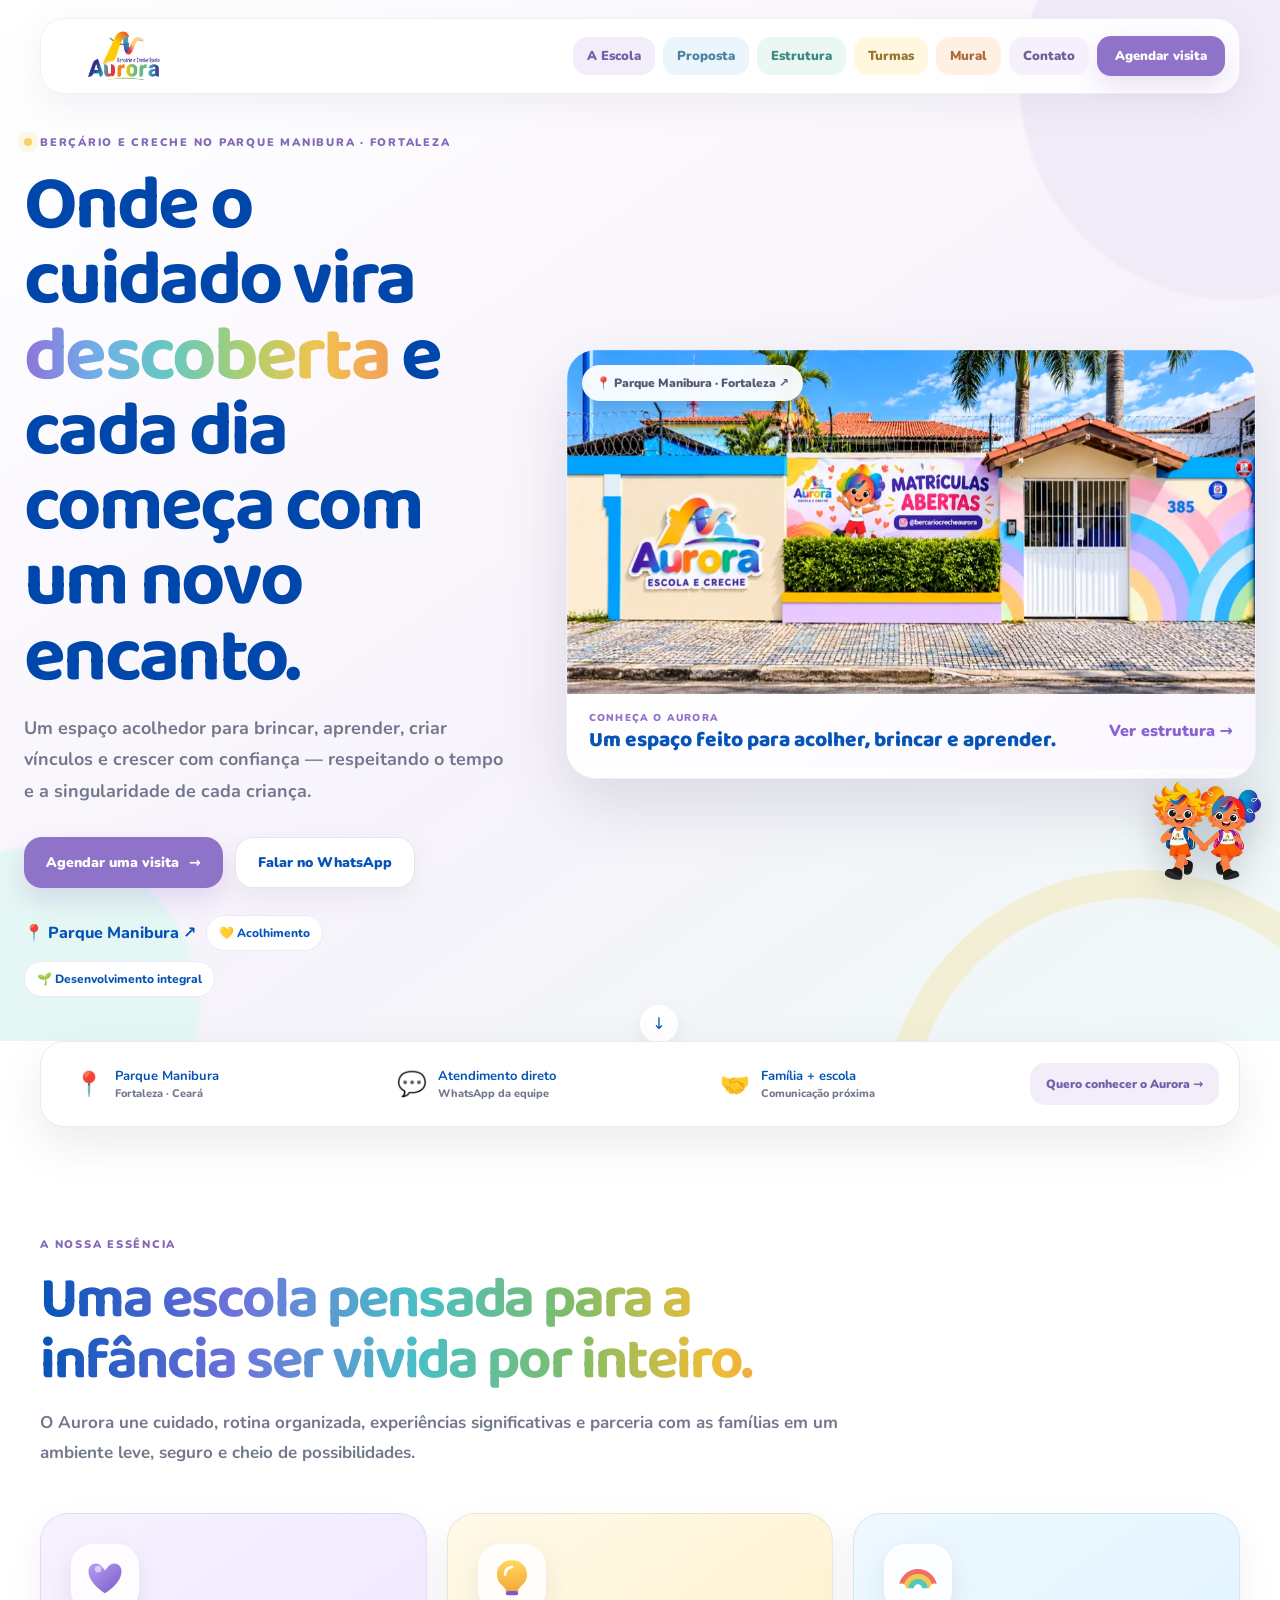
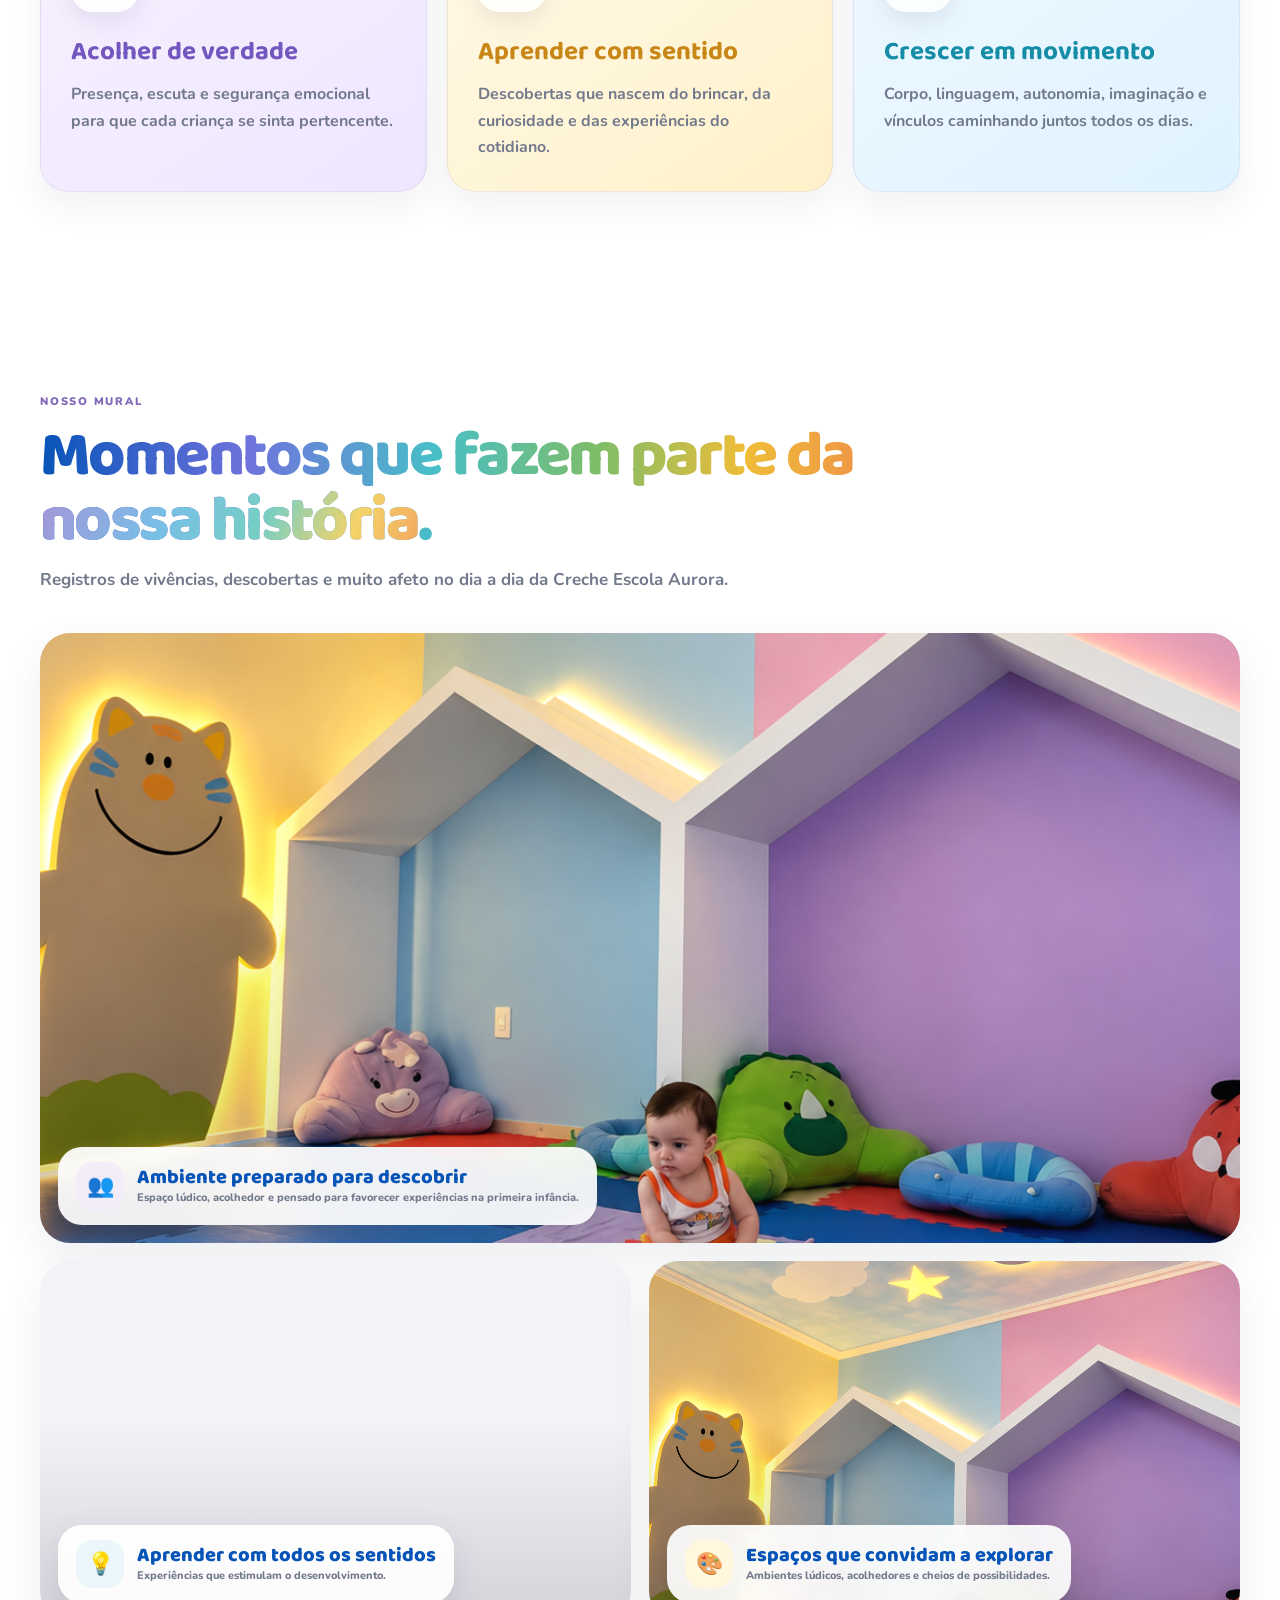
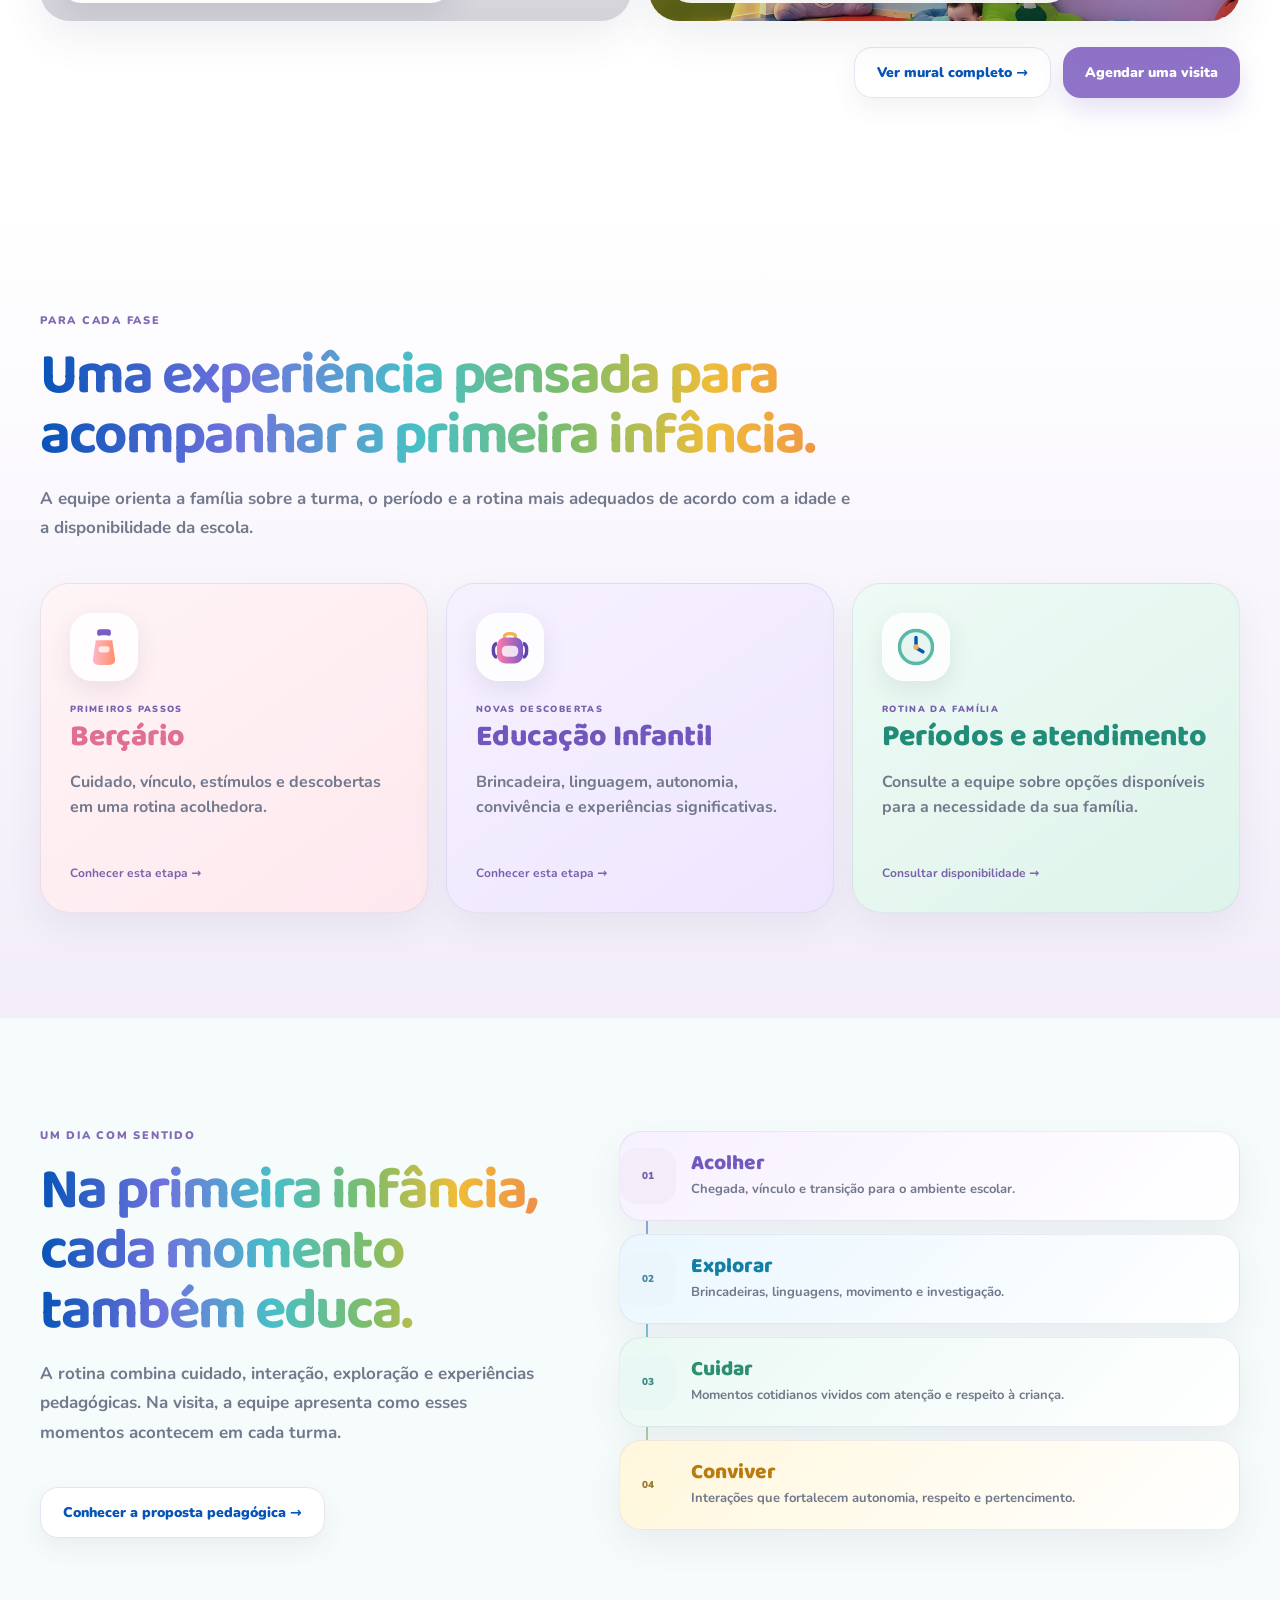
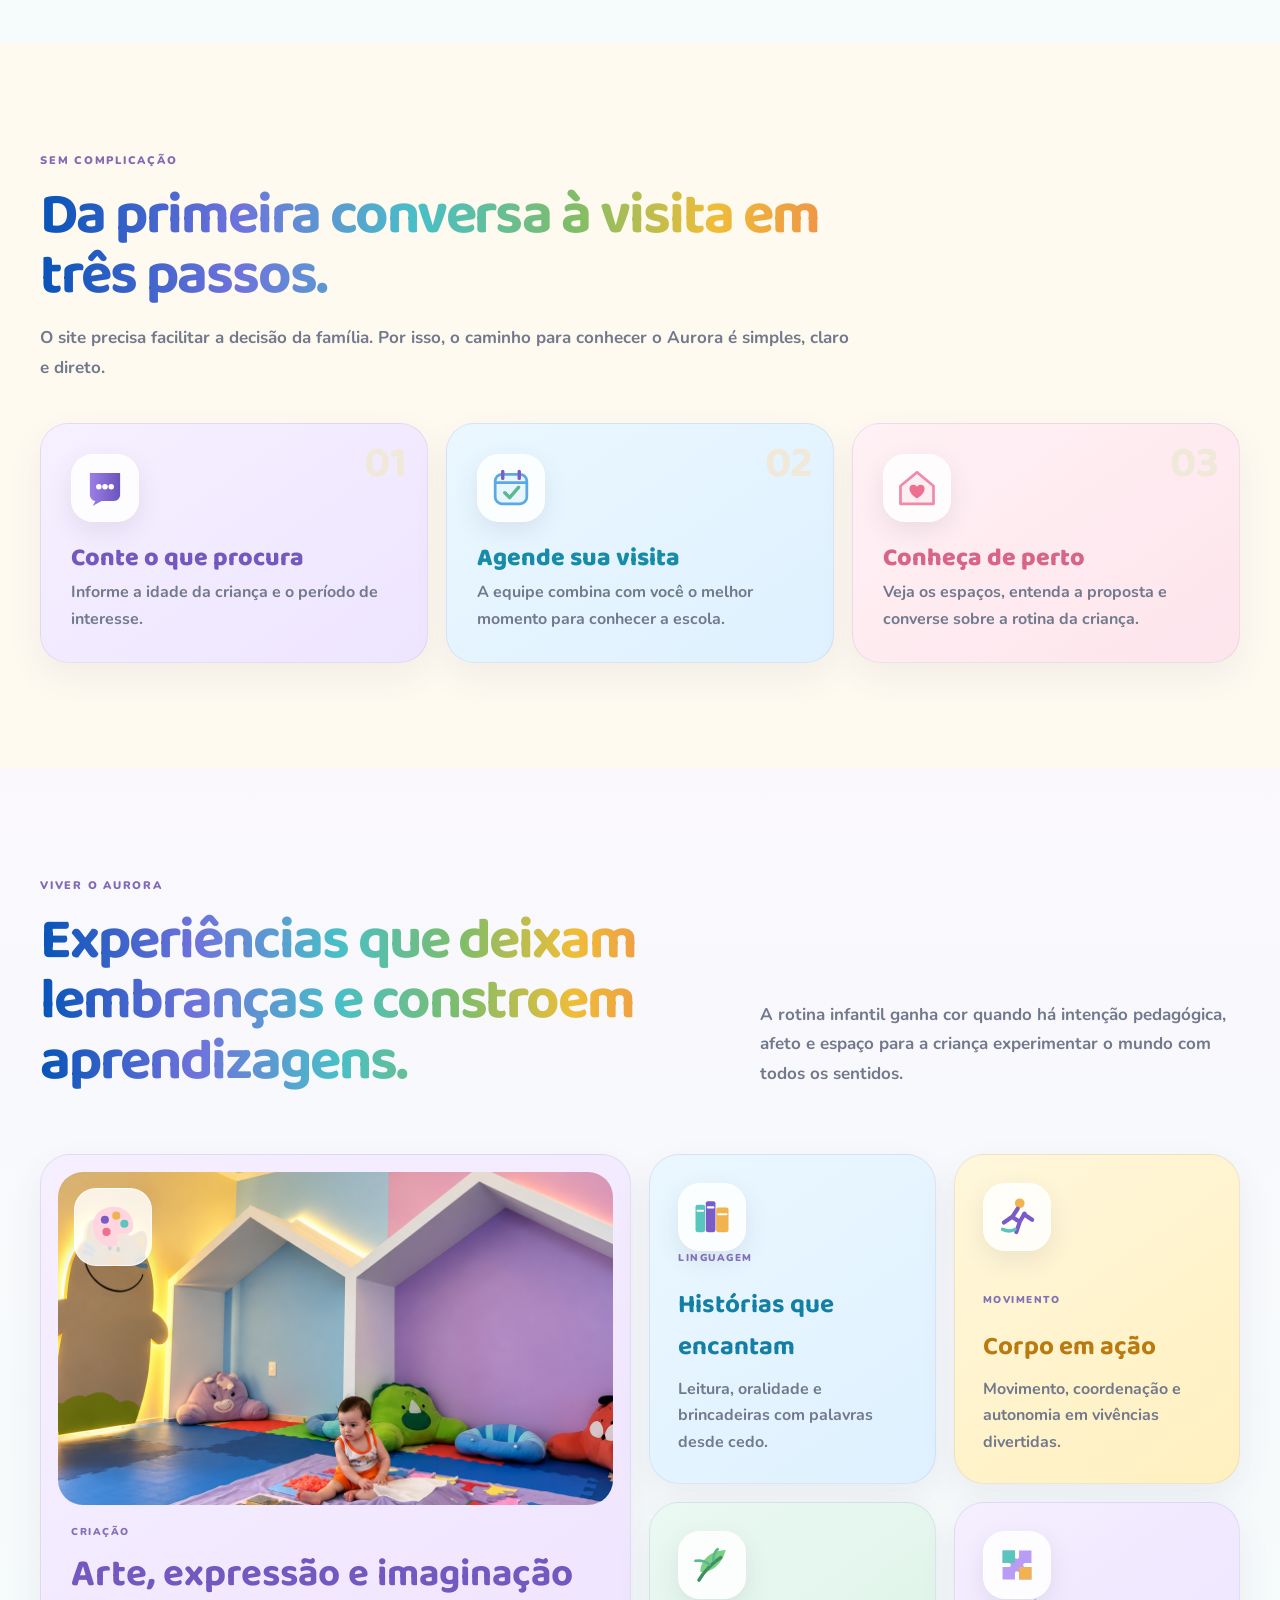
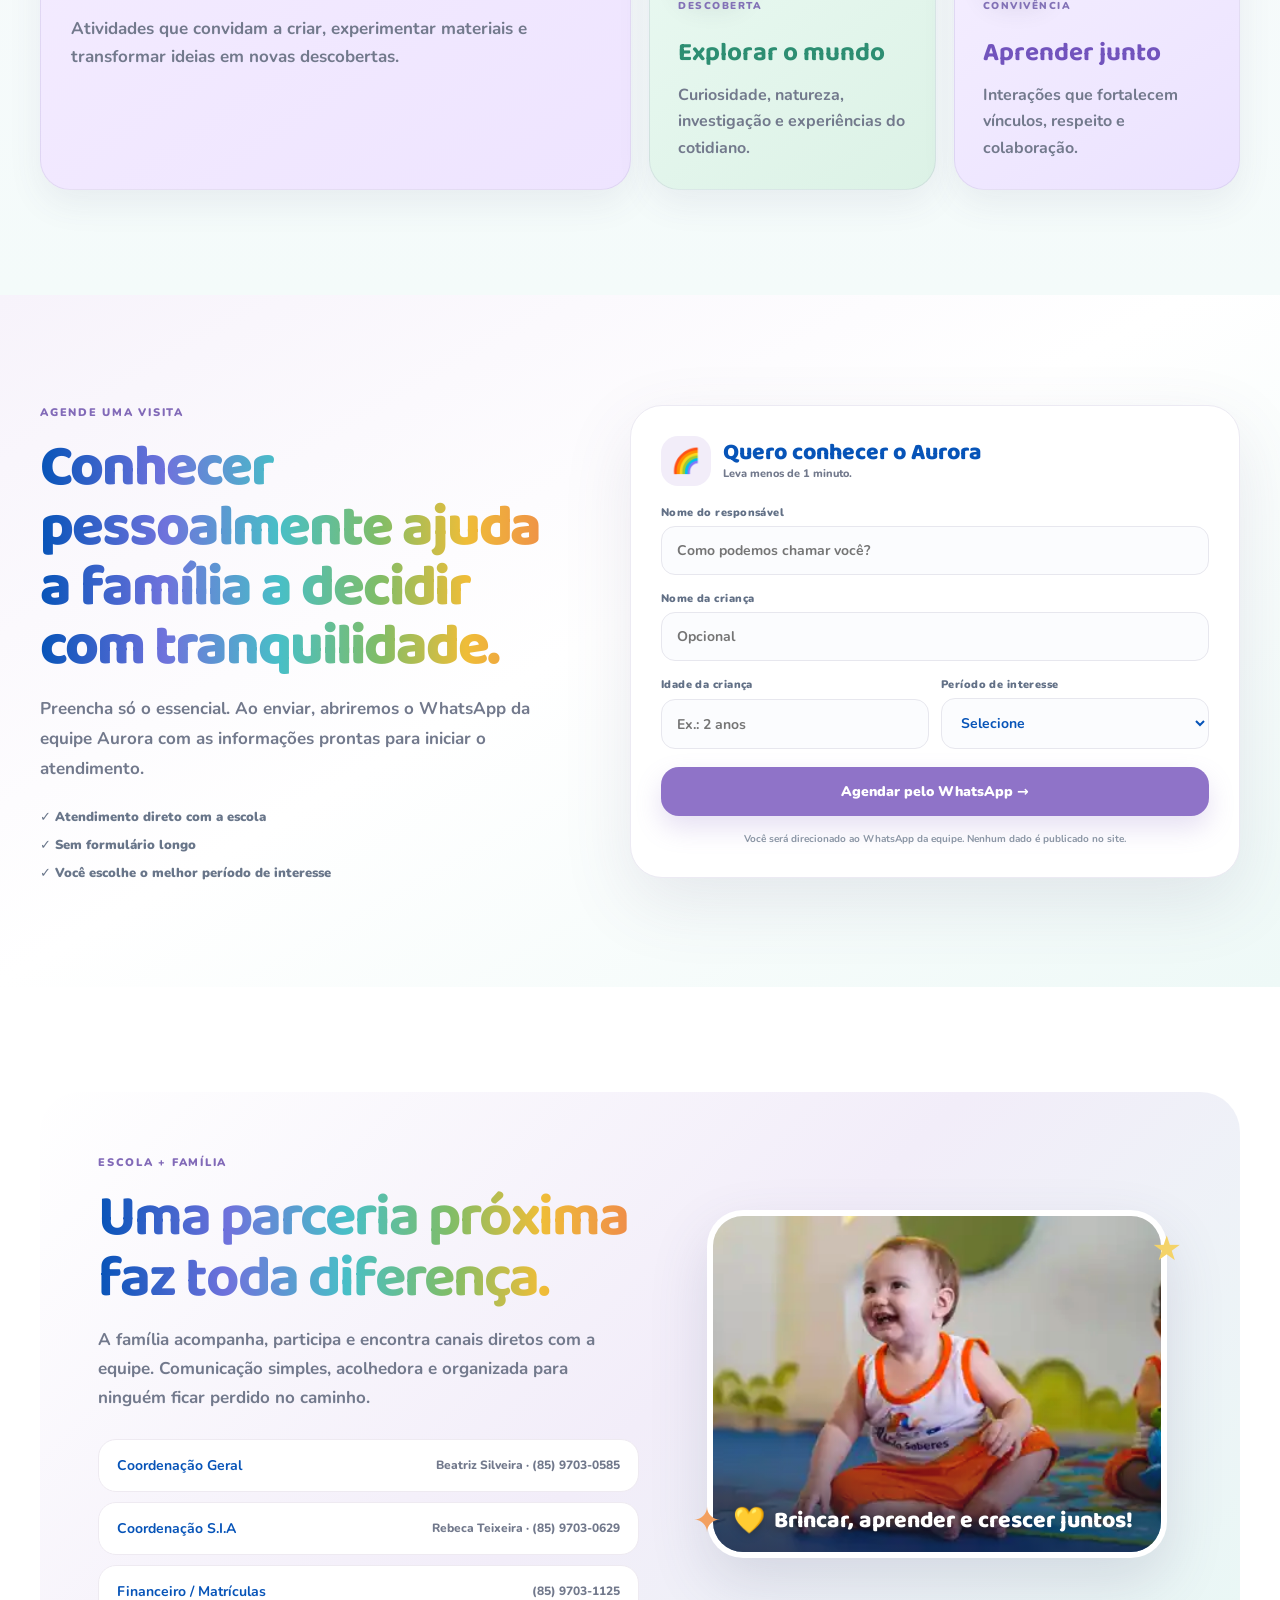
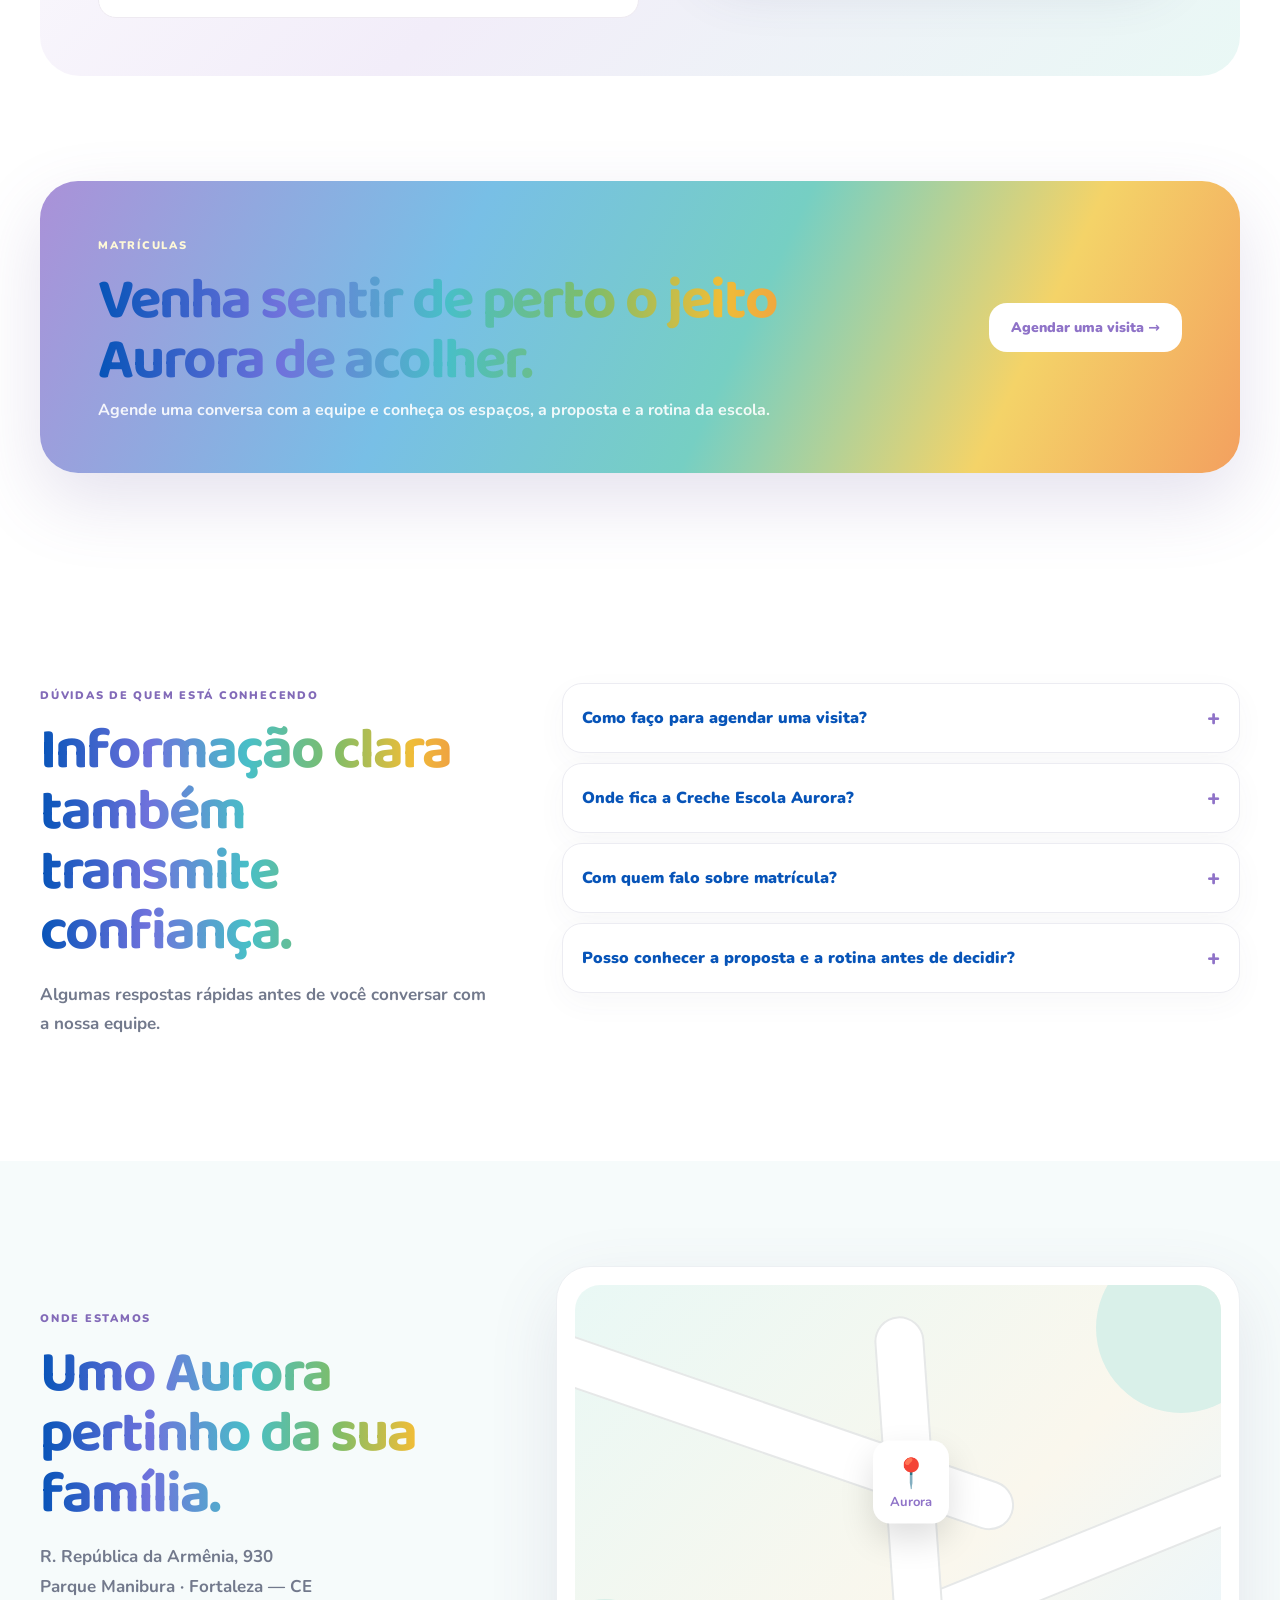
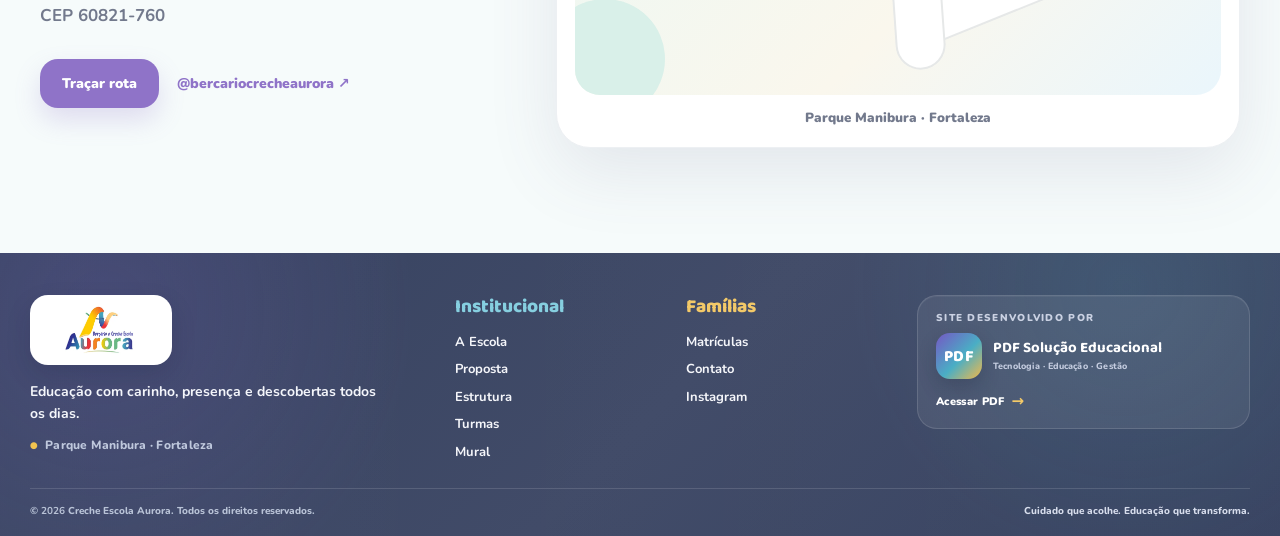
==== index.html @ ac4c47b7 "perf: prioriza LCP e adia imagens fora da dobra" ====
<!doctype html>
<html lang="pt-BR">
<head>
  <meta charset="UTF-8">
  <meta name="viewport" content="width=device-width,initial-scale=1">
  <meta name="theme-color" content="#aa91d8">
  <link rel="icon" href="/favicon.svg" type="image/svg+xml">
  <link rel="shortcut icon" href="/favicon.svg" type="image/svg+xml">
  <link rel="manifest" href="/site.webmanifest">
  <link rel="preload" as="image" href="/assets/mural/aurora-fachada-hero.webp" type="image/webp" fetchpriority="high">
  <meta name="description" content="Berçário e Creche Escola Aurora no Parque Manibura, Fortaleza. Acolhimento, aprendizagem lúdica e desenvolvimento integral. Agende uma visita.">
  <title>Creche e Berçário no Parque Manibura | Aurora Fortaleza</title><link rel="canonical" href="https://crecheescolaaurora.com.br/">
  <meta property="og:title" content="Creche Escola Aurora | Parque Manibura, Fortaleza">
  <meta property="og:description" content="Acolhimento, aprendizagem lúdica e desenvolvimento integral na primeira infância. Agende uma visita ao Aurora.">
  <meta property="og:type" content="website">
  <meta property="og:url" content="https://crecheescolaaurora.com.br/">
  <meta property="og:locale" content="pt_BR">
  <meta property="og:site_name" content="Creche Escola Aurora">
  <meta property="og:image" content="https://crecheescolaaurora.com.br/aurora-logo-oficial.webp">
  <link rel="preconnect" href="https://fonts.googleapis.com">
  <link rel="preconnect" href="https://fonts.gstatic.com" crossorigin>
  <link href="https://fonts.googleapis.com/css2?family=Baloo+2:wght@600;700;800&family=Nunito:wght@500;600;700;800;900&display=swap" rel="stylesheet">
  <link rel="stylesheet" href="styles.css">
  <script type="application/ld+json">
  {
    "@context":"https://schema.org",
    "@type":"School",
    "name":"Creche Escola Aurora",
    "logo":"https://crecheescolaaurora.com.br/aurora-logo-oficial.webp",
    "image":"https://crecheescolaaurora.com.br/aurora-logo-oficial.webp",
    "url":"https://crecheescolaaurora.com.br/",
    "description":"Berçário e creche escola no Parque Manibura, em Fortaleza.",
    "telephone":"+55 85 9703-1125",
    "address":{
      "@type":"PostalAddress",
      "streetAddress":"R. República da Armênia, 930",
      "addressLocality":"Fortaleza",
      "addressRegion":"CE",
      "postalCode":"60821-760",
      "addressCountry":"BR"
    },
    "sameAs":["https://www.instagram.com/bercariocrecheaurora/"]
  }
  </script>
</head>
<body>
  <header class="site-header" id="topo">
    <div class="nav-shell">
      <a class="brand-link" href="#inicio" aria-label="Aurora - início">
        <img class="brand-logo" src="aurora-logo-oficial.webp" alt="Berçário e Creche Escola Aurora" width="285" height="212" decoding="async">
      </a>
      <button class="menu-button" aria-label="Abrir menu" aria-expanded="false"><span></span><span></span><span></span></button>
      <nav class="main-nav" aria-label="Menu principal">
        <a href="escola.html">A Escola</a>
        <a href="proposta.html">Proposta</a>
        <a href="estrutura.html">Estrutura</a>
        <a href="turmas.html">Turmas</a>
        <a href="mural.html">Mural</a>
        <a href="contato.html">Contato</a>
        <a class="nav-cta" href="#agendar">Agendar visita</a>
      </nav>
    </div>
  </header>

  <main>
    <section class="hero" id="inicio">
      <div class="hero-decoration orb orb-one"></div>
      <div class="hero-decoration orb orb-two"></div>
      <div class="hero-decoration rainbow-line"></div>
      <div class="hero-shell">
        <div class="hero-copy reveal">
          <span class="eyebrow"><i></i> Berçário e creche no Parque Manibura · Fortaleza</span>
          <h1>Onde o cuidado vira <span>descoberta</span> e cada dia começa com um novo encanto.</h1>
          <p>Um espaço acolhedor para brincar, aprender, criar vínculos e crescer com confiança — respeitando o tempo e a singularidade de cada criança.</p>
          <div class="hero-actions">
            <a class="button button-primary" href="#agendar">Agendar uma visita <span>→</span></a>
            <a class="button button-soft" href="https://wa.me/558597031125?text=Olá!%20Gostaria%20de%20informações%20sobre%20matrículas%20na%20Aurora." target="_blank" rel="noopener">Falar no WhatsApp</a>
          </div>
          <div class="hero-tags">
            <a class="hero-location-tag" href="https://www.google.com/maps/search/?api=1&query=R.%20Rep%C3%BAblica%20da%20Arm%C3%AAnia%2C%20930%2C%20Parque%20Manibura%2C%20Fortaleza%20-%20CE%2C%2060821-760" target="_blank" rel="noopener" aria-label="Abrir localização do Aurora no Google Maps">📍 Parque Manibura ↗</a>
            <span>💛 Acolhimento</span>
            <span>🌱 Desenvolvimento integral</span>
          </div>
        </div>
        <div class="hero-art reveal" data-delay="120">
          <div class="hero-facade-card" aria-label="Fachada da Creche Escola Aurora">
            <img src="assets/mural/aurora-fachada-hero.webp" alt="Fachada da Creche Escola Aurora no Parque Manibura" width="1000" height="563" fetchpriority="high" decoding="async">
            <a class="hero-facade-badge" href="https://www.google.com/maps/search/?api=1&query=R.%20Rep%C3%BAblica%20da%20Arm%C3%AAnia%2C%20930%2C%20Parque%20Manibura%2C%20Fortaleza%20-%20CE%2C%2060821-760" target="_blank" rel="noopener" aria-label="Abrir localização do Aurora no Google Maps">📍 Parque Manibura · Fortaleza ↗</a>
            <div class="hero-facade-caption">
              <div><small>CONHEÇA O AURORA</small><strong>Um espaço feito para acolher, brincar e aprender.</strong></div>
              <a class="hero-structure-link" href="estrutura.html">Ver estrutura →</a>
            </div>
          </div>
        </div>
      </div>
      <a class="scroll-hint" href="#aurora" aria-label="Ir para a próxima seção">↓</a>
    </section>

    <section class="trust-strip" aria-label="Informações rápidas">
      <div class="trust-shell">
        <div><span>📍</span><p><strong>Parque Manibura</strong><small>Fortaleza · Ceará</small></p></div>
        <div><span>💬</span><p><strong>Atendimento direto</strong><small>WhatsApp da equipe</small></p></div>
        <div><span>🤝</span><p><strong>Família + escola</strong><small>Comunicação próxima</small></p></div>
        <a href="#agendar">Quero conhecer o Aurora →</a>
      </div>
    </section>

    <section class="section section-light" id="aurora">
      <div class="section-shell">
        <div class="section-heading reveal">
          <span class="section-kicker">A NOSSA ESSÊNCIA</span>
          <h2>Uma escola pensada para a infância ser vivida por inteiro.</h2>
          <p>O Aurora une cuidado, rotina organizada, experiências significativas e parceria com as famílias em um ambiente leve, seguro e cheio de possibilidades.</p>
        </div>
        <div class="value-grid">
          <article class="value-card reveal"><span class="icon lilac"><img src="assets/icons/heart.svg" alt="" aria-hidden="true" loading="lazy" decoding="async"></span><h3>Acolher de verdade</h3><p>Presença, escuta e segurança emocional para que cada criança se sinta pertencente.</p></article>
          <article class="value-card reveal" data-delay="70"><span class="icon yellow"><img src="assets/icons/bulb.svg" alt="" aria-hidden="true" loading="lazy" decoding="async"></span><h3>Aprender com sentido</h3><p>Descobertas que nascem do brincar, da curiosidade e das experiências do cotidiano.</p></article>
          <article class="value-card reveal" data-delay="140"><span class="icon blue"><img src="assets/icons/rainbow.svg" alt="" aria-hidden="true" loading="lazy" decoding="async"></span><h3>Crescer em movimento</h3><p>Corpo, linguagem, autonomia, imaginação e vínculos caminhando juntos todos os dias.</p></article>
        </div>
      </div>
    </section>

    <section class="section proof-gallery mural-home" id="galeria">
      <div class="section-shell">
        <div class="mural-home-heading reveal">
          <span class="section-kicker">NOSSO MURAL</span>
          <h2>Momentos que fazem parte da <span>nossa história</span>.</h2>
          <p>Registros de vivências, descobertas e muito afeto no dia a dia da Creche Escola Aurora.</p>
        </div>

        <div class="mural-home-grid">
          <a class="mural-home-card featured reveal" href="mural.html" aria-label="Ver Mural Aurora">
            <img src="assets/mural/aurora-ambiente.png" alt="Ambiente pedagógico da Creche Escola Aurora com criança em atividade sensorial" loading="lazy" decoding="async">
            <div class="mural-home-caption">
              <span class="caption-icon lilac">👥</span>
              <div><b>Ambiente preparado para descobrir</b><small>Espaço lúdico, acolhedor e pensado para favorecer experiências na primeira infância.</small></div>
            </div>
          </a>
          <a class="mural-home-card reveal" data-delay="60" href="mural.html" aria-label="Ver atividades no Mural Aurora">
            <img src="assets/mural/aurora-sensorial.png" alt="Atividade pedagógica sensorial na Creche Escola Aurora" loading="lazy" decoding="async">
            <div class="mural-home-caption compact">
              <span class="caption-icon blue">💡</span>
              <div><b>Aprender com todos os sentidos</b><small>Experiências que estimulam o desenvolvimento.</small></div>
            </div>
          </a>
          <a class="mural-home-card reveal" data-delay="120" href="mural.html" aria-label="Ver espaços no Mural Aurora">
            <img src="assets/mural/aurora-ambiente.png" alt="Espaço pedagógico da Creche Escola Aurora" loading="lazy" decoding="async">
            <div class="mural-home-caption compact">
              <span class="caption-icon yellow">🎨</span>
              <div><b>Espaços que convidam a explorar</b><small>Ambientes lúdicos, acolhedores e cheios de possibilidades.</small></div>
            </div>
          </a>
        </div>

        <div class="mural-home-actions reveal">
          <a class="button button-soft" href="mural.html">Ver mural completo →</a>
          <a class="button button-primary" href="#agendar">Agendar uma visita</a>
        </div>
      </div>
    </section>

    <section class="section audience-section">
      <div class="section-shell">
        <div class="section-heading reveal">
          <span class="section-kicker">PARA CADA FASE</span>
          <h2>Uma experiência pensada para acompanhar a primeira infância.</h2>
          <p>A equipe orienta a família sobre a turma, o período e a rotina mais adequados de acordo com a idade e a disponibilidade da escola.</p>
        </div>
        <div class="audience-grid">
          <a class="audience-card reveal" href="turmas.html">
            <span class="audience-icon"><img src="assets/icons/bottle.svg" alt="" aria-hidden="true" loading="lazy" decoding="async"></span><small>PRIMEIROS PASSOS</small><h3>Berçário</h3><p>Cuidado, vínculo, estímulos e descobertas em uma rotina acolhedora.</p><b>Conhecer esta etapa →</b>
          </a>
          <a class="audience-card reveal" data-delay="70" href="turmas.html">
            <span class="audience-icon"><img src="assets/icons/backpack.svg" alt="" aria-hidden="true" loading="lazy" decoding="async"></span><small>NOVAS DESCOBERTAS</small><h3>Educação Infantil</h3><p>Brincadeira, linguagem, autonomia, convivência e experiências significativas.</p><b>Conhecer esta etapa →</b>
          </a>
          <a class="audience-card reveal" data-delay="140" href="#agendar">
            <span class="audience-icon"><img src="assets/icons/clock.svg" alt="" aria-hidden="true" loading="lazy" decoding="async"></span><small>ROTINA DA FAMÍLIA</small><h3>Períodos e atendimento</h3><p>Consulte a equipe sobre opções disponíveis para a necessidade da sua família.</p><b>Consultar disponibilidade →</b>
          </a>
        </div>
      </div>
    </section>

    <section class="section routine-section">
      <div class="section-shell routine-layout">
        <div class="section-heading reveal">
          <span class="section-kicker">UM DIA COM SENTIDO</span>
          <h2>Na primeira infância, cada momento também educa.</h2>
          <p>A rotina combina cuidado, interação, exploração e experiências pedagógicas. Na visita, a equipe apresenta como esses momentos acontecem em cada turma.</p>
          <a class="button button-soft" href="proposta.html">Conhecer a proposta pedagógica →</a>
        </div>
        <div class="routine-timeline reveal" data-delay="100">
          <article><span>01</span><div><b>Acolher</b><p>Chegada, vínculo e transição para o ambiente escolar.</p></div></article>
          <article><span>02</span><div><b>Explorar</b><p>Brincadeiras, linguagens, movimento e investigação.</p></div></article>
          <article><span>03</span><div><b>Cuidar</b><p>Momentos cotidianos vividos com atenção e respeito à criança.</p></div></article>
          <article><span>04</span><div><b>Conviver</b><p>Interações que fortalecem autonomia, respeito e pertencimento.</p></div></article>
        </div>
      </div>
    </section>

    <section class="section conversion-journey">
      <div class="section-shell">
        <div class="section-heading reveal">
          <span class="section-kicker">SEM COMPLICAÇÃO</span>
          <h2>Da primeira conversa à visita em três passos.</h2>
          <p>O site precisa facilitar a decisão da família. Por isso, o caminho para conhecer o Aurora é simples, claro e direto.</p>
        </div>
        <div class="journey-grid">
          <article class="journey-card reveal"><b>01</b><span class="journey-icon"><img src="assets/icons/chat.svg" alt="" aria-hidden="true" loading="lazy" decoding="async"></span><h3>Conte o que procura</h3><p>Informe a idade da criança e o período de interesse.</p></article>
          <article class="journey-card reveal" data-delay="60"><b>02</b><span class="journey-icon"><img src="assets/icons/calendar.svg" alt="" aria-hidden="true" loading="lazy" decoding="async"></span><h3>Agende sua visita</h3><p>A equipe combina com você o melhor momento para conhecer a escola.</p></article>
          <article class="journey-card reveal" data-delay="120"><b>03</b><span class="journey-icon"><img src="assets/icons/house-heart.svg" alt="" aria-hidden="true" loading="lazy" decoding="async"></span><h3>Conheça de perto</h3><p>Veja os espaços, entenda a proposta e converse sobre a rotina da criança.</p></article>
        </div>
      </div>
    </section>

    <section class="section section-pastel" id="experiencias">
      <div class="section-shell split-title">
        <div class="section-heading reveal">
          <span class="section-kicker">VIVER O AURORA</span>
          <h2>Experiências que deixam lembranças e constroem aprendizagens.</h2>
        </div>
        <p class="side-copy reveal">A rotina infantil ganha cor quando há intenção pedagógica, afeto e espaço para a criança experimentar o mundo com todos os sentidos.</p>
      </div>
      <div class="section-shell experience-grid">
        <article class="experience-card large reveal"><div class="experience-photo"><img src="assets/mural/aurora-ambiente.png" alt="Vivências e descobertas na Creche Escola Aurora" loading="lazy" decoding="async"><div class="experience-icon"><img src="assets/icons/palette.svg" alt="" aria-hidden="true" loading="lazy" decoding="async"></div></div><span>CRIAÇÃO</span><h3>Arte, expressão e imaginação</h3><p>Atividades que convidam a criar, experimentar materiais e transformar ideias em novas descobertas.</p></article>
        <article class="experience-card reveal" data-delay="60"><div class="experience-icon"><img src="assets/icons/books.svg" alt="" aria-hidden="true" loading="lazy" decoding="async"></div><span>LINGUAGEM</span><h3>Histórias que encantam</h3><p>Leitura, oralidade e brincadeiras com palavras desde cedo.</p></article>
        <article class="experience-card reveal" data-delay="120"><div class="experience-icon"><img src="assets/icons/motion.svg" alt="" aria-hidden="true" loading="lazy" decoding="async"></div><span>MOVIMENTO</span><h3>Corpo em ação</h3><p>Movimento, coordenação e autonomia em vivências divertidas.</p></article>
        <article class="experience-card reveal" data-delay="180"><div class="experience-icon"><img src="assets/icons/leaf.svg" alt="" aria-hidden="true" loading="lazy" decoding="async"></div><span>DESCOBERTA</span><h3>Explorar o mundo</h3><p>Curiosidade, natureza, investigação e experiências do cotidiano.</p></article>
        <article class="experience-card reveal" data-delay="240"><div class="experience-icon"><img src="assets/icons/puzzle.svg" alt="" aria-hidden="true" loading="lazy" decoding="async"></div><span>CONVIVÊNCIA</span><h3>Aprender junto</h3><p>Interações que fortalecem vínculos, respeito e colaboração.</p></article>
      </div>
    </section>

    <section class="section lead-section" id="agendar">
      <div class="section-shell lead-layout">
        <div class="lead-copy reveal">
          <span class="section-kicker">AGENDE UMA VISITA</span>
          <h2>Conhecer pessoalmente ajuda a família a decidir com tranquilidade.</h2>
          <p>Preencha só o essencial. Ao enviar, abriremos o WhatsApp da equipe Aurora com as informações prontas para iniciar o atendimento.</p>
          <ul>
            <li>✓ Atendimento direto com a escola</li>
            <li>✓ Sem formulário longo</li>
            <li>✓ Você escolhe o melhor período de interesse</li>
          </ul>
        </div>
        <form class="lead-form reveal" data-delay="100" data-form-source="Home">
          <div class="form-heading"><span>🌈</span><div><strong>Quero conhecer o Aurora</strong><small>Leva menos de 1 minuto.</small></div></div>
          <label>Nome do responsável<input name="responsavel" autocomplete="name" required placeholder="Como podemos chamar você?"></label>
          <label>Nome da criança<input name="crianca" autocomplete="off" placeholder="Opcional"></label>
          <div class="form-grid">
            <label>Idade da criança<input name="idade" required placeholder="Ex.: 2 anos"></label>
            <label>Período de interesse<select name="periodo" required><option value="">Selecione</option><option>Manhã</option><option>Tarde</option><option>Integral</option><option>Ainda não sei</option></select></label>
          </div>
          <button class="button button-primary form-submit" type="submit">Agendar pelo WhatsApp →</button>
          <small class="form-note">Você será direcionado ao WhatsApp da equipe. Nenhum dado é publicado no site.</small>
        </form>
      </div>
    </section>

    <section class="section section-white" id="familias">
      <div class="section-shell family-panel reveal">
        <div>
          <span class="section-kicker">ESCOLA + FAMÍLIA</span>
          <h2>Uma parceria próxima faz toda diferença.</h2>
          <p>A família acompanha, participa e encontra canais diretos com a equipe. Comunicação simples, acolhedora e organizada para ninguém ficar perdido no caminho.</p>
          <div class="contact-row">
            <a href="https://wa.me/558597030585" target="_blank" rel="noopener"><b>Coordenação Geral</b><small>Beatriz Silveira · (85) 9703-0585</small></a>
            <a href="https://wa.me/558597030629" target="_blank" rel="noopener"><b>Coordenação S.I.A</b><small>Rebeca Teixeira · (85) 9703-0629</small></a>
            <a href="https://wa.me/558597031125" target="_blank" rel="noopener"><b>Financeiro / Matrículas</b><small>(85) 9703-1125</small></a>
          </div>
        </div>
        <div class="family-visual">
          <figure class="family-photo-card">
            <img src="/assets/mural/aurora-bebe-familia.webp?v=20261007-1827" alt="Bebê da Creche Escola Aurora em momento de descoberta e brincadeira" loading="eager" fetchpriority="high">
            <figcaption><span>💛</span><strong>Brincar, aprender e crescer juntos!</strong></figcaption>
          </figure>
          <span class="mini-star one">★</span><span class="mini-star two">✦</span>
        </div>
      </div>
    </section>

    <section class="section visit-section">
      <div class="section-shell visit-card reveal">
        <div>
          <span class="section-kicker light">MATRÍCULAS</span>
          <h2>Venha sentir de perto o jeito Aurora de acolher.</h2>
          <p>Agende uma conversa com a equipe e conheça os espaços, a proposta e a rotina da escola.</p>
        </div>
        <a class="button button-white" href="https://wa.me/558597031125?text=Olá!%20Quero%20agendar%20uma%20visita%20à%20Creche%20Escola%20Aurora." target="_blank" rel="noopener">Agendar uma visita →</a>
      </div>
    </section>

    <section class="section faq-section">
      <div class="section-shell faq-layout">
        <div class="section-heading reveal">
          <span class="section-kicker">DÚVIDAS DE QUEM ESTÁ CONHECENDO</span>
          <h2>Informação clara também transmite confiança.</h2>
          <p>Algumas respostas rápidas antes de você conversar com a nossa equipe.</p>
        </div>
        <div class="faq-list reveal" data-delay="80">
          <details><summary>Como faço para agendar uma visita?<span>+</span></summary><p>Preencha o formulário desta página ou fale diretamente com o WhatsApp de Matrículas. A equipe combina o melhor momento com você.</p></details>
          <details><summary>Onde fica a Creche Escola Aurora?<span>+</span></summary><p>Na R. República da Armênia, 930, Parque Manibura, Fortaleza — CE, CEP 60821-760.</p></details>
          <details><summary>Com quem falo sobre matrícula?<span>+</span></summary><p>O atendimento de Financeiro e Matrículas é feito pelo WhatsApp (85) 9703-1125.</p></details>
          <details><summary>Posso conhecer a proposta e a rotina antes de decidir?<span>+</span></summary><p>Sim. A visita é o momento para conhecer os espaços, entender a proposta da escola e conversar com a equipe sobre a rotina da criança.</p></details>
        </div>
      </div>
    </section>

    <section class="section section-location" id="localizacao">
      <div class="section-shell location-grid">
        <div class="section-heading reveal">
          <span class="section-kicker">ONDE ESTAMOS</span>
          <h2>Umo Aurora pertinho da sua família.</h2>
          <p>R. República da Armênia, 930<br>Parque Manibura · Fortaleza — CE<br>CEP 60821-760</p>
          <div class="location-actions">
            <a class="button button-primary" href="https://www.google.com/maps/dir/?api=1&destination=R.%20Rep%C3%BAblica%20da%20Arm%C3%AAnia%2C%20930%20-%20Parque%20Manibura%2C%20Fortaleza%20-%20CE%2C%2060821-760" target="_blank" rel="noopener">Traçar rota</a>
            <a class="text-link" href="https://www.instagram.com/bercariocrecheaurora/" target="_blank" rel="noopener">@bercariocrecheaurora ↗</a>
          </div>
        </div>
        <div class="map-card reveal" data-delay="100">
          <div class="map-art">
            <span class="map-road road-one"></span><span class="map-road road-two"></span><span class="map-road road-three"></span>
            <div class="pin"><span>📍</span><strong>Aurora</strong></div>
          </div>
          <small>Parque Manibura · Fortaleza</small>
        </div>
      </div>
    </section>
  </main>

  <footer class="site-footer">
    <div class="footer-shell">
      <div class="footer-brand">
        <img class="footer-brand-logo" src="aurora-logo-oficial.webp" alt="Berçário e Creche Escola Aurora" width="285" height="212" loading="lazy" decoding="async">
        <p>Educação com carinho, presença e descobertas todos os dias.</p>
        <span class="footer-place">Parque Manibura · Fortaleza</span>
      </div>

      <div class="footer-links">
        <strong>Institucional</strong>
        <a href="escola.html">A Escola</a>
        <a href="proposta.html">Proposta</a>
        <a href="estrutura.html">Estrutura</a>
        <a href="turmas.html">Turmas</a>
        <a href="mural.html">Mural</a>
      </div>

      <div class="footer-links">
        <strong>Famílias</strong>
        <a href="matriculas.html">Matrículas</a>
        <a href="contato.html">Contato</a>
        <a href="https://www.instagram.com/bercariocrecheaurora/" target="_blank" rel="noopener">Instagram</a>
      </div>

      <a class="footer-developer" href="https://wa.me/5585984161882?text=Ol%C3%A1!%20Conheci%20a%20PDF%20Solu%C3%A7%C3%A3o%20Educacional%20pelo%20site%20da%20Creche%20Escola%20Aurora." target="_blank" rel="noopener" aria-label="Acessar PDF Solução Educacional pelo WhatsApp">
        <span class="developer-kicker">Site desenvolvido por</span>
        <span class="developer-mark">
          <span class="developer-monogram">PDF</span>
          <span class="developer-copy">
            <strong>PDF Solução Educacional</strong>
            <small>Tecnologia · Educação · Gestão</small>
          </span>
        </span>
        <span class="developer-access">Acessar PDF <b>→</b></span>
      </a>
    </div>

    <div class="footer-bottom">
      <span>© <b id="year"></b> Creche Escola Aurora. Todos os direitos reservados.</span>
      <span class="footer-signature">Cuidado que acolhe. Educação que transforma.</span>
    </div>
  </footer>

  <a class="mobile-visit-cta" href="#agendar"><span>🌈</span><strong>Agendar uma visita</strong><small>Conheça o Aurora</small></a>
  <a class="aurora-whatsapp-mascot" href="https://wa.me/558597031125?text=Olá!%20Quero%20mais%20informações%20sobre%20a%20Creche%20Escola%20Aurora." target="_blank" rel="noopener" aria-label="Falar com o Aurora no WhatsApp"><img src="aurora-mascotes-whatsapp.webp" alt="Mascotes Aurora — falar no WhatsApp" width="220" height="200" loading="lazy" decoding="async"></a>
  <script src="app.js" defer></script>
</body>
</html>
---- styles.css ----
:root{
  --ink:#31445f;--muted:#6f7d90;--lilac:#9b82df;--lilac-soft:#efe9fb;
  --yellow:#f5ca67;--yellow-soft:#fff5d9;--blue:#83c9ef;--blue-soft:#e8f6fd;
  --coral:#ef9a8f;--coral-soft:#fdeae6;--mint:#bfe3cc;--white:#fff;
  --shadow:0 24px 70px rgba(79,88,120,.13);--radius:34px
}
*{box-sizing:border-box}html{scroll-behavior:smooth}body{margin:0;font-family:"Nunito",system-ui,sans-serif;color:var(--ink);background:#fff;overflow-x:hidden}a{text-decoration:none;color:inherit}button{font:inherit}
.site-header{position:fixed;top:0;left:0;right:0;z-index:50;padding:18px 24px;transition:.3s}
.site-header.scrolled{padding-top:10px}.nav-shell{max-width:1200px;margin:auto;display:flex;align-items:center;justify-content:space-between;gap:24px;padding:10px 14px 10px 18px;border:1px solid rgba(255,255,255,.7);background:rgba(255,255,255,.78);backdrop-filter:blur(18px);border-radius:24px;box-shadow:0 10px 34px rgba(74,70,109,.08)}
.brand-link img{display:block;width:126px;height:54px;object-fit:contain}.main-nav{display:flex;align-items:center;gap:27px;font-size:13px;font-weight:900}.main-nav>a:not(.nav-cta){position:relative}.main-nav>a:not(.nav-cta):after{content:"";position:absolute;left:0;right:100%;bottom:-6px;height:2px;background:var(--lilac);transition:.25s}.main-nav>a:hover:after{right:0}.nav-cta{background:linear-gradient(135deg,var(--lilac),#7e70d3);color:#fff;padding:12px 18px;border-radius:15px;box-shadow:0 8px 22px rgba(142,112,214,.25)}
.menu-button{display:none;border:0;background:transparent;padding:8px}.menu-button span{display:block;width:23px;height:2px;background:var(--ink);margin:5px;border-radius:9px}
.hero{min-height:100vh;position:relative;display:flex;align-items:center;padding:130px 24px 70px;background:linear-gradient(145deg,#fffdf8 0%,#fbf7ff 46%,#eef8ff 100%);overflow:hidden}
.hero-shell{max-width:1320px;margin:auto;display:grid;grid-template-columns:.88fr 1.12fr;align-items:center;gap:48px;position:relative;z-index:2}
.eyebrow,.section-kicker{display:inline-flex;align-items:center;gap:8px;font-size:11px;font-weight:900;letter-spacing:.16em;text-transform:uppercase;color:#7d68bd}.eyebrow i{width:8px;height:8px;border-radius:50%;background:var(--yellow);box-shadow:0 0 0 6px rgba(245,202,103,.18)}
.hero h1,.section h2{font-family:"Baloo 2",system-ui,sans-serif;margin:16px 0 14px;letter-spacing:-.035em}.hero h1{font-size:clamp(48px,6vw,78px);line-height:.98;max-width:740px;color:#0047AB}.hero h1 span{background:linear-gradient(90deg,#8f73da,#ec958d,#e8b74d);-webkit-background-clip:text;background-clip:text;color:transparent}.hero-copy>p{max-width:650px;font-size:18px;line-height:1.75;color:var(--muted);font-weight:700}.hero-actions{display:flex;gap:12px;flex-wrap:wrap;margin-top:30px}.button{display:inline-flex;align-items:center;justify-content:center;gap:10px;padding:15px 22px;border-radius:18px;font-size:14px;font-weight:900;transition:.25s}.button:hover{transform:translateY(-3px)}.button-primary{background:linear-gradient(135deg,var(--lilac),#7f70d4);color:#fff;box-shadow:0 14px 30px rgba(141,110,214,.25)}.button-soft{background:#fff;color:var(--ink);border:1px solid #eceaf3;box-shadow:0 10px 25px rgba(76,75,104,.07)}.button-white{background:#fff;color:#7962bf}.hero-tags{display:flex;flex-wrap:wrap;gap:10px;margin-top:27px}.hero-tags span{padding:9px 12px;border-radius:999px;font-size:12px;font-weight:800;background:#fff;border:1px solid #eeeaf5}
.hero-art{position:relative;width:100%;min-width:0}.hero-card{min-height:560px;position:relative;display:flex;align-items:flex-end;justify-content:center;border-radius:46% 54% 44% 56% / 45% 44% 56% 55%;background:linear-gradient(145deg,#f3edff,#e5f7ff 54%,#fff2d4);box-shadow:var(--shadow);overflow:hidden;border:8px solid rgba(255,255,255,.85)}.hero-card:before{content:"";position:absolute;width:360px;height:360px;border-radius:50%;background:#fff7;top:52px;left:50%;transform:translateX(-50%)}.mascot-wrap{position:relative;z-index:2;width:86%;display:flex;justify-content:center}.mascot-wrap img{max-height:500px;max-width:100%;object-fit:contain;filter:drop-shadow(0 24px 18px rgba(73,79,118,.16));animation:floaty 4s ease-in-out infinite}.hero-bubble{position:absolute;z-index:4;background:#fff;border:1px solid #eeeaf5;border-radius:18px;padding:11px 14px;font-size:12px;font-weight:900;box-shadow:0 14px 30px rgba(74,68,98,.11)}.bubble-one{left:9%;top:15%;transform:rotate(-4deg)}.bubble-two{right:7%;bottom:15%;transform:rotate(4deg)}.spark{position:absolute;z-index:3;font-size:29px;color:#f0ba40}.spark-a{right:12%;top:8%}.spark-b{left:11%;bottom:11%;color:#9a80df}.orb{position:absolute;border-radius:50%;filter:blur(1px)}.orb-one{width:430px;height:430px;right:-170px;top:-130px;background:#f3e5ff}.orb-two{width:320px;height:320px;left:-120px;bottom:-100px;background:#e4f6ff}.rainbow-line{position:absolute;width:510px;height:255px;border:28px solid rgba(243,197,93,.22);border-bottom:0;border-radius:260px 260px 0 0;right:-90px;bottom:-60px;transform:rotate(-10deg)}.scroll-hint{position:absolute;bottom:24px;left:50%;width:38px;height:38px;border-radius:50%;display:grid;place-items:center;background:#fff;box-shadow:0 8px 22px #0001;animation:bounce 2s infinite}
.section{padding:105px 24px}.section-shell{max-width:1200px;margin:auto}.section-light{background:#fff}.section-pastel{background:linear-gradient(180deg,#fbf7ff 0,#f7fbff 100%)}.section-white{background:#fff}.section-heading{max-width:820px}.section h2{font-size:clamp(38px,5vw,58px);line-height:1.04}.section-heading>p,.side-copy{font-size:17px;line-height:1.75;color:var(--muted);font-weight:700}.value-grid{display:grid;grid-template-columns:repeat(3,1fr);gap:20px;margin-top:46px}.value-card{padding:30px;border:1px solid #eeeef4;border-radius:28px;background:#fff;box-shadow:0 16px 45px rgba(78,81,104,.07);transition:.25s}.value-card:hover{transform:translateY(-7px);box-shadow:var(--shadow)}.icon{width:54px;height:54px;border-radius:18px;display:grid;place-items:center;font-size:26px}.icon.lilac{background:var(--lilac-soft)}.icon.yellow{background:var(--yellow-soft)}.icon.blue{background:var(--blue-soft)}.value-card h3,.experience-card h3{font-family:"Baloo 2",sans-serif;font-size:26px;margin:19px 0 8px}.value-card p,.experience-card p{margin:0;color:var(--muted);font-weight:700;line-height:1.65}
.split-title{display:grid;grid-template-columns:1.15fr .85fr;gap:70px;align-items:end}.experience-grid{margin-top:48px;display:grid;grid-template-columns:repeat(4,1fr);gap:18px}.experience-card{min-height:270px;padding:28px;border-radius:30px;background:#fff;border:1px solid #ececf3;box-shadow:0 16px 40px rgba(82,85,112,.06);display:flex;flex-direction:column}.experience-card.large{grid-column:span 2;grid-row:span 2;min-height:560px;background:linear-gradient(145deg,#efe8fb,#fff3df)}.experience-card:nth-child(2){background:#eaf7fd}.experience-card:nth-child(3){background:#fff4dc}.experience-card:nth-child(4){background:#eaf6ee}.experience-card:nth-child(5){background:#fdebe7}.experience-icon{font-size:42px;margin-bottom:auto}.experience-card.large .experience-icon{font-size:72px}.experience-card>span{font-size:10px;font-weight:900;letter-spacing:.15em;color:#8271b6}.experience-card.large h3{font-size:40px}.experience-card.large p{font-size:17px;max-width:520px}
.family-panel{display:grid;grid-template-columns:1.15fr .85fr;gap:70px;align-items:center;padding:58px;border-radius:40px;background:linear-gradient(135deg,#fff8e5,#f7f0ff 55%,#eaf8ff);position:relative;overflow:hidden}.family-panel h2{max-width:620px}.family-panel p{color:var(--muted);font-size:17px;font-weight:700;line-height:1.7;max-width:620px}.contact-row{display:grid;gap:10px;margin-top:26px}.contact-row a{display:flex;justify-content:space-between;gap:22px;align-items:center;padding:16px 18px;background:#fff;border:1px solid #eeeaf1;border-radius:18px;transition:.2s}.contact-row a:hover{transform:translateX(6px)}.contact-row b{font-size:14px}.contact-row small{font-size:12px;color:var(--muted);font-weight:800;text-align:right}.family-visual{min-height:420px;position:relative;display:grid;place-items:center}.family-circle{width:330px;height:330px;border-radius:50%;background:linear-gradient(145deg,#9a81dd,#7dc8ef);color:#fff;display:grid;place-items:center;text-align:center;box-shadow:0 30px 65px rgba(124,107,183,.24);transform:rotate(3deg)}.family-circle span{font-size:48px;margin-bottom:-55px}.family-circle strong{font-family:"Baloo 2",sans-serif;font-size:40px;line-height:.95}.mini-star{position:absolute;font-size:34px;color:#f2bd4c}.mini-star.one{top:42px;right:18px}.mini-star.two{bottom:40px;left:8px;color:#f29a8d}
.visit-section{padding-top:0;background:#fff}.visit-card{padding:52px 58px;border-radius:38px;background:linear-gradient(120deg,#8f72da,#8178d7 55%,#74bfe9);color:#fff;display:flex;align-items:center;justify-content:space-between;gap:35px;box-shadow:0 28px 70px rgba(112,95,174,.22)}.visit-card h2{max-width:760px;margin-bottom:8px}.visit-card p{margin:0;opacity:.9;font-weight:700}.section-kicker.light{color:#fff0af}
.section-location{background:#f8fbfd}.location-grid{display:grid;grid-template-columns:.8fr 1.2fr;gap:60px;align-items:center}.location-actions{display:flex;align-items:center;gap:18px;margin-top:28px;flex-wrap:wrap}.text-link{font-size:14px;font-weight:900;color:#7761ba}.map-card{background:#fff;border-radius:34px;padding:18px;box-shadow:var(--shadow);border:1px solid #edf0f3}.map-art{height:410px;border-radius:25px;position:relative;overflow:hidden;background:linear-gradient(135deg,#eaf4e7,#f5f1df 60%,#e5f3fb)}.map-art:before,.map-art:after{content:"";position:absolute;border-radius:50%;background:#d5ebd4}.map-art:before{width:170px;height:170px;right:-45px;top:-42px}.map-art:after{width:120px;height:120px;left:-30px;bottom:-24px}.map-road{position:absolute;height:46px;background:#fff;box-shadow:0 0 0 2px #e6e8e8;border-radius:50px}.road-one{width:520px;left:-70px;top:120px;transform:rotate(19deg)}.road-two{width:430px;right:-100px;top:240px;transform:rotate(-22deg)}.road-three{width:350px;left:160px;top:185px;transform:rotate(86deg)}.pin{position:absolute;left:52%;top:48%;transform:translate(-50%,-50%);display:grid;place-items:center;background:#fff;padding:13px 17px;border-radius:17px;box-shadow:0 15px 34px #0002;z-index:4}.pin span{font-size:29px}.pin strong{font-size:13px;color:#755fb5}.map-card>small{display:block;text-align:center;padding:14px 5px 2px;font-weight:900;color:var(--muted)}
.site-footer{padding:70px 24px 26px;background:#39455e;color:#fff}.footer-shell{max-width:1200px;margin:auto;display:grid;grid-template-columns:1.5fr .7fr .7fr;gap:70px}.footer-brand img{width:170px;height:78px;object-fit:contain;background:#fff;border-radius:20px;padding:8px}.footer-brand p{max-width:370px;color:#ccd3df;line-height:1.65;font-weight:700}.footer-links{display:grid;align-content:start;gap:10px}.footer-links strong{font-family:"Baloo 2";font-size:20px;margin-bottom:4px}.footer-links a{color:#d9dfE7;font-weight:700;font-size:13px}.footer-bottom{max-width:1200px;margin:40px auto 0;padding-top:20px;border-top:1px solid #ffffff1d;display:flex;justify-content:space-between;gap:20px;font-size:11px;color:#aeb8c8;font-weight:800}
.floating-wa{position:fixed;right:22px;bottom:22px;z-index:40;width:58px;height:58px;border-radius:20px;display:grid;place-items:center;background:#25c76b;color:#fff;font-size:26px;font-weight:900;box-shadow:0 14px 30px rgba(34,174,93,.25);transition:.25s}.floating-wa:hover{transform:translateY(-5px) rotate(-3deg)}
.reveal{opacity:0;transform:translateY(24px);transition:opacity .75s ease,transform .75s ease}.reveal.visible{opacity:1;transform:none}
@keyframes floaty{50%{transform:translateY(-10px) rotate(1deg)}}@keyframes bounce{50%{transform:translateY(6px)}}
@media(max-width:980px){
  .main-nav{position:absolute;top:78px;left:14px;right:14px;display:none;flex-direction:column;align-items:stretch;padding:18px;background:#fff;border-radius:22px;box-shadow:var(--shadow)}.main-nav.open{display:flex}.menu-button{display:block}.hero-shell,.split-title,.family-panel,.location-grid{grid-template-columns:1fr}.hero{padding-top:140px}.hero-art{max-width:620px;width:100%;margin:auto}.experience-grid{grid-template-columns:repeat(2,1fr)}.experience-card.large{grid-column:span 2}.family-panel{gap:28px}.visit-card{flex-direction:column;align-items:flex-start}.footer-shell{grid-template-columns:1fr 1fr}.footer-brand{grid-column:span 2}
}
@media(max-width:640px){
  .site-header{padding:10px}.nav-shell{border-radius:20px}.brand-link img{width:104px;height:44px}.hero{padding:118px 18px 54px}.hero-shell{gap:40px}.hero h1{font-size:48px}.hero-copy>p{font-size:16px}.hero-tags{gap:7px}.hero-card{min-height:430px}.mascot-wrap img{max-height:385px}.hero-bubble{font-size:10px}.section{padding:76px 18px}.section h2{font-size:39px}.value-grid,.experience-grid{grid-template-columns:1fr}.experience-card.large{grid-column:span 1;grid-row:auto;min-height:390px}.experience-card.large h3{font-size:32px}.family-panel{padding:30px 22px;border-radius:30px}.family-circle{width:250px;height:250px}.family-circle strong{font-size:31px}.family-visual{min-height:300px}.contact-row a{align-items:flex-start;flex-direction:column;gap:3px}.contact-row small{text-align:left}.visit-card{padding:34px 25px}.map-art{height:320px}.footer-shell{grid-template-columns:1fr;gap:34px}.footer-brand{grid-column:auto}.footer-bottom{flex-direction:column}.floating-wa{width:52px;height:52px;border-radius:17px}.scroll-hint{display:none}
}
@media(prefers-reduced-motion:reduce){*{animation:none!important;transition:none!important}.reveal{opacity:1;transform:none}}

/* Páginas internas do site institucional */
.inner-page{background:#fff}.inner-header{position:fixed}.inner-hero{min-height:680px;padding:150px 24px 82px;position:relative;overflow:hidden;background:linear-gradient(145deg,#fffdf8,#faf6ff 52%,#eef9ff)}.inner-shell{position:relative;z-index:2;max-width:1200px;margin:auto;display:grid;grid-template-columns:1.08fr .92fr;gap:72px;align-items:center}.inner-copy{max-width:720px}.back-link{display:inline-flex;margin-bottom:28px;color:#7a69b7;font-size:12px;font-weight:900}.inner-copy h1{font:800 clamp(46px,6vw,72px)/.98 "Baloo 2",sans-serif;letter-spacing:-.04em;margin:16px 0 18px}.inner-copy>p{font-size:18px;line-height:1.78;color:var(--muted);font-weight:700;margin:0 0 30px}.inner-brand-art{min-height:430px;border-radius:45% 55% 48% 52% / 52% 45% 55% 48%;background:linear-gradient(145deg,#f0e8fc,#e6f7fd,#fff0d7);position:relative;display:flex;align-items:flex-end;justify-content:center;box-shadow:var(--shadow);border:7px solid #fff}.inner-brand-art img{max-height:390px;max-width:82%;object-fit:contain;filter:drop-shadow(0 18px 15px rgba(74,78,112,.14));animation:floaty 4s ease-in-out infinite}.inner-rainbow{position:absolute;top:32px;left:38px;font-size:46px;transform:rotate(-8deg)}.inner-star{position:absolute;font-size:28px}.inner-star.one{right:42px;top:55px;color:#e4ad37}.inner-star.two{left:40px;bottom:55px;color:#9c81df}.inner-orb{position:absolute;border-radius:50%}.inner-orb.a{width:340px;height:340px;background:#f1e6ff;right:-100px;top:-100px}.inner-orb.b{width:270px;height:270px;background:#e2f5ff;left:-110px;bottom:-110px}.detail-section{padding:90px 24px 110px}.detail-grid{max-width:1200px;margin:auto;display:grid;grid-template-columns:repeat(2,1fr);gap:20px}.detail-card{min-height:260px;padding:34px;border-radius:30px;border:1px solid #ececf3;background:#fff;box-shadow:0 16px 45px rgba(75,80,109,.07)}.detail-card:nth-child(4n+1){background:#fbf7ff}.detail-card:nth-child(4n+2){background:#eef9fd}.detail-card:nth-child(4n+3){background:#fff7e6}.detail-card:nth-child(4n){background:#fdefeb}.detail-number{display:grid;place-items:center;width:44px;height:44px;border-radius:15px;background:#fff;color:#806abf;font-size:11px;font-weight:900;box-shadow:0 8px 18px #0000000c}.detail-card h2{font:800 30px/1.08 "Baloo 2",sans-serif;margin:24px 0 10px}.detail-card p{margin:0;color:var(--muted);font-weight:700;line-height:1.7}.mini-cta{padding:0 24px 100px}.mini-cta-shell{max-width:1200px;margin:auto;padding:44px 50px;border-radius:36px;background:linear-gradient(120deg,#9177d8,#7ac2e9);color:#fff;display:flex;align-items:center;justify-content:space-between;gap:30px;box-shadow:0 28px 70px rgba(118,96,176,.2)}.mini-cta-shell>div>span{font-size:10px;font-weight:900;letter-spacing:.16em}.mini-cta-shell h2{font:800 38px/1 "Baloo 2",sans-serif;margin:9px 0}.mini-cta-shell p{margin:0;font-weight:700;color:#eef6ff}
@media(max-width:980px){.inner-shell{grid-template-columns:1fr}.inner-brand-art{max-width:580px;width:100%;margin:auto}.detail-grid{grid-template-columns:1fr 1fr}.mini-cta-shell{flex-direction:column;align-items:flex-start}}
@media(max-width:640px){.inner-hero{padding:118px 18px 64px}.inner-copy h1{font-size:46px}.inner-copy>p{font-size:16px}.inner-brand-art{min-height:340px}.inner-brand-art img{max-height:310px}.detail-section{padding:68px 18px 78px}.detail-grid{grid-template-columns:1fr}.detail-card{min-height:auto;padding:27px}.mini-cta{padding:0 18px 76px}.mini-cta-shell{padding:32px 25px}.mini-cta-shell h2{font-size:32px}}

/* Conversão e captação */
.trust-strip{padding:0 24px;background:#fff;position:relative;z-index:4}.trust-shell{max-width:1200px;margin:-26px auto 0;padding:18px 20px;display:grid;grid-template-columns:repeat(3,1fr) auto;gap:10px;align-items:center;border:1px solid #eceaf3;background:#fff;border-radius:24px;box-shadow:0 18px 45px rgba(78,81,104,.1)}.trust-shell>div{display:flex;align-items:center;gap:11px;padding:7px 13px}.trust-shell>div>span{font-size:24px}.trust-shell p{margin:0;display:grid;gap:1px}.trust-shell strong{font-size:13px}.trust-shell small{color:var(--muted);font-size:11px;font-weight:800}.trust-shell>a{padding:13px 16px;border-radius:15px;background:var(--lilac-soft);color:#7760b9;font-size:12px;font-weight:900;text-align:center}
.conversion-journey{background:#fff9ec}.journey-grid{display:grid;grid-template-columns:repeat(3,1fr);gap:18px;margin-top:40px}.journey-card{position:relative;padding:30px;border-radius:28px;background:#fff;border:1px solid #f1eadc;box-shadow:0 14px 36px rgba(80,78,99,.06)}.journey-card>b{position:absolute;right:20px;top:18px;font-size:44px;line-height:1;color:#f0e8d8;font-family:"Baloo 2",sans-serif}.journey-card>span{font-size:34px}.journey-card h3{font:800 25px/1.05 "Baloo 2",sans-serif;margin:23px 0 8px}.journey-card p{margin:0;color:var(--muted);line-height:1.65;font-weight:700}
.lead-section{background:linear-gradient(150deg,#f8f3ff,#f4fbff 55%,#fff8e8)}.lead-layout{display:grid;grid-template-columns:.92fr 1.08fr;gap:70px;align-items:center}.lead-copy h2{font:800 clamp(38px,5vw,58px)/1.03 "Baloo 2",sans-serif;margin:16px 0}.lead-copy>p{font-size:17px;line-height:1.75;color:var(--muted);font-weight:700}.lead-copy ul{list-style:none;padding:0;margin:25px 0 0;display:grid;gap:10px;font-size:13px;font-weight:900;color:#69768a}.lead-form{background:#fff;border:1px solid #eceaf3;border-radius:32px;padding:30px;box-shadow:var(--shadow);display:grid;gap:16px}.form-heading{display:flex;align-items:center;gap:12px;margin-bottom:3px}.form-heading>span{display:grid;place-items:center;width:50px;height:50px;border-radius:17px;background:var(--lilac-soft);font-size:24px}.form-heading>div{display:grid}.form-heading strong{font:800 23px/1.05 "Baloo 2",sans-serif}.form-heading small{color:var(--muted);font-size:11px;font-weight:800}.lead-form label{display:grid;gap:6px;font-size:11px;letter-spacing:.04em;font-weight:900;color:#627086}.lead-form input,.lead-form select{width:100%;border:1px solid #e7e7ee;border-radius:14px;background:#fbfcfe;color:var(--ink);padding:14px 15px;outline:none;font:700 14px "Nunito",sans-serif}.lead-form input:focus,.lead-form select:focus{border-color:#a58ce2;box-shadow:0 0 0 3px rgba(155,130,223,.12)}.form-grid{display:grid;grid-template-columns:1fr 1fr;gap:12px}.form-submit{border:0;cursor:pointer;margin-top:2px;width:100%}.form-note{text-align:center;color:#8a95a4;font-size:10px;font-weight:700;line-height:1.45}
.faq-section{background:#fff}.faq-layout{display:grid;grid-template-columns:.8fr 1.2fr;gap:70px;align-items:start}.faq-list{display:grid;gap:10px}.faq-list details{border:1px solid #ececf2;background:#fff;border-radius:20px;padding:0 19px;box-shadow:0 10px 30px rgba(78,81,104,.04)}.faq-list summary{list-style:none;cursor:pointer;display:flex;justify-content:space-between;gap:20px;align-items:center;padding:19px 0;font-weight:900}.faq-list summary::-webkit-details-marker{display:none}.faq-list summary span{font-size:22px;color:#8a72cf;transition:.2s}.faq-list details[open] summary span{transform:rotate(45deg)}.faq-list p{margin:0;padding:0 0 20px;color:var(--muted);font-weight:700;line-height:1.65;font-size:14px}
.mobile-visit-cta{display:none}
@media(max-width:980px){.trust-shell{grid-template-columns:1fr 1fr}.trust-shell>a{grid-column:span 2}.journey-grid{grid-template-columns:1fr}.lead-layout,.faq-layout{grid-template-columns:1fr}}
@media(max-width:640px){body{padding-bottom:73px}.trust-strip{padding:0 12px}.trust-shell{grid-template-columns:1fr;margin-top:-10px;padding:10px;border-radius:20px}.trust-shell>div{padding:8px 10px}.trust-shell>a{grid-column:auto}.journey-grid{gap:12px}.lead-form{padding:22px;border-radius:25px}.form-grid{grid-template-columns:1fr}.mobile-visit-cta{position:fixed;left:10px;right:78px;bottom:10px;z-index:45;height:56px;display:grid;grid-template-columns:35px 1fr;grid-template-rows:1fr 1fr;column-gap:8px;align-items:center;padding:8px 13px;border-radius:18px;background:linear-gradient(135deg,#9075da,#7bbfea);color:#fff;box-shadow:0 12px 30px rgba(98,82,156,.3)}.mobile-visit-cta>span{grid-row:1/3;font-size:25px}.mobile-visit-cta strong{align-self:end;font-size:13px;line-height:1}.mobile-visit-cta small{align-self:start;font-size:9px;font-weight:800;opacity:.9}.floating-wa{right:10px;bottom:10px}}

/* Prova visual, etapas e rotina */
.proof-gallery{background:#fff}.gallery-heading{display:grid;grid-template-columns:1.12fr .88fr;gap:70px;align-items:end}.gallery-heading h2{font:800 clamp(38px,5vw,58px)/1.03 "Baloo 2",sans-serif;margin:16px 0 0}.gallery-heading>p{margin:0;color:var(--muted);font-size:16px;line-height:1.75;font-weight:700}.photo-grid{margin-top:42px;display:grid;grid-template-columns:1.35fr .8fr .8fr;grid-template-rows:260px 260px;gap:16px}.photo-slot{position:relative;overflow:hidden;border-radius:28px;background:#f7f7fb;border:1px solid #ececf3;box-shadow:0 14px 36px rgba(76,78,102,.06)}.photo-main{grid-row:span 2}.photo-placeholder{position:absolute;inset:0;display:flex;flex-direction:column;align-items:center;justify-content:center;text-align:center;padding:20px;background:linear-gradient(145deg,#fff5da,#f1e9fb);color:#6f63a0}.photo-placeholder span{font-size:58px}.photo-placeholder small{margin-top:12px;font-size:9px;letter-spacing:.16em;font-weight:900;text-transform:uppercase;opacity:.65}.photo-placeholder strong{margin-top:5px;font:800 24px/1 "Baloo 2",sans-serif}.photo-main .photo-placeholder span{font-size:78px}.photo-main .photo-placeholder strong{font-size:34px}.lilac-bg{background:linear-gradient(145deg,#f2eafb,#ebe7f8)}.blue-bg{background:linear-gradient(145deg,#eaf7fd,#e6f3fb)}.coral-bg{background:linear-gradient(145deg,#fdebe7,#fff4ef)}.mint-bg{background:linear-gradient(145deg,#eaf6ee,#f0f8f2)}.photo-caption{position:absolute;left:13px;right:13px;bottom:13px;padding:13px 14px;border-radius:17px;background:rgba(255,255,255,.88);backdrop-filter:blur(12px);box-shadow:0 8px 20px rgba(70,72,95,.08);display:grid;gap:2px}.photo-caption b{font-size:12px}.photo-caption span{font-size:10px;color:var(--muted);font-weight:700}.gallery-actions{display:flex;justify-content:flex-end;align-items:center;gap:20px;margin-top:25px}
.audience-section{background:linear-gradient(180deg,#fff9e9,#fff)}.audience-grid{display:grid;grid-template-columns:repeat(3,1fr);gap:18px;margin-top:40px}.audience-card{display:block;padding:29px;border-radius:29px;background:#fff;border:1px solid #ecebf2;box-shadow:0 14px 36px rgba(77,80,105,.06);transition:.25s}.audience-card:hover{transform:translateY(-6px);box-shadow:var(--shadow)}.audience-card:nth-child(2){background:#f8f3ff}.audience-card:nth-child(3){background:#eef8fd}.audience-icon{display:grid;place-items:center;width:58px;height:58px;border-radius:19px;background:#fff;font-size:28px;box-shadow:0 8px 18px #0000000c}.audience-card small{display:block;margin-top:22px;color:#8370bb;font-size:9px;letter-spacing:.15em;font-weight:900}.audience-card h3{font:800 30px/1.05 "Baloo 2",sans-serif;margin:7px 0 9px}.audience-card p{min-height:75px;color:var(--muted);font-weight:700;line-height:1.6}.audience-card b{font-size:12px;color:#7963b7}
.routine-section{background:#f7fbfd}.routine-layout{display:grid;grid-template-columns:.9fr 1.1fr;gap:70px;align-items:center}.routine-section .section-heading .button{margin-top:22px}.routine-timeline{position:relative;display:grid;gap:13px}.routine-timeline:before{content:"";position:absolute;left:27px;top:30px;bottom:30px;width:2px;background:linear-gradient(#d9cdef,#bce2f2,#f2d690)}.routine-timeline article{position:relative;display:grid;grid-template-columns:56px 1fr;gap:15px;align-items:center;padding:16px 18px 16px 0;border-radius:22px;background:#fff;border:1px solid #edf0f2;box-shadow:0 10px 28px rgba(77,80,105,.05)}.routine-timeline article>span{position:relative;z-index:2;width:56px;height:56px;display:grid;place-items:center;border-radius:18px;background:#f4ecff;color:#7b65ba;font-size:10px;font-weight:900;margin-left:0}.routine-timeline article:nth-child(2)>span{background:#e9f7fd;color:#4b8ba8}.routine-timeline article:nth-child(3)>span{background:#fff4dc;color:#a87b2a}.routine-timeline article:nth-child(4)>span{background:#fdebe7;color:#ae6d65}.routine-timeline b{font:800 21px/1 "Baloo 2",sans-serif}.routine-timeline p{margin:4px 0 0;color:var(--muted);font-size:13px;font-weight:700;line-height:1.55}
@media(max-width:980px){.gallery-heading,.routine-layout{grid-template-columns:1fr}.photo-grid{grid-template-columns:1fr 1fr;grid-template-rows:380px 220px 220px}.photo-main{grid-column:span 2;grid-row:auto}.audience-grid{grid-template-columns:1fr 1fr}.audience-card:last-child{grid-column:span 2}}
@media(max-width:640px){.gallery-heading{gap:18px}.photo-grid{grid-template-columns:1fr;grid-template-rows:none}.photo-slot,.photo-main{grid-column:auto;grid-row:auto;min-height:240px}.photo-main{min-height:320px}.gallery-actions{align-items:stretch;flex-direction:column}.gallery-actions .button,.gallery-actions .text-link{text-align:center}.audience-grid{grid-template-columns:1fr}.audience-card:last-child{grid-column:auto}.audience-card p{min-height:auto}.routine-layout{gap:35px}.routine-timeline article{grid-template-columns:50px 1fr}.routine-timeline article>span{width:50px;height:50px;border-radius:16px}}


/* Aurora Brand System — lavanda + branco, azul/verde-água de apoio, laranja/amarelo de destaque */
:root{
  --ink:#3f4660;
  --muted:#72798c;
  --lilac:#aa91d8;
  --lilac-strong:#8f73c8;
  --lilac-soft:#f2edf9;
  --blue:#78bfe6;
  --blue-soft:#eaf6fc;
  --aqua:#76cfc3;
  --aqua-soft:#e9f8f5;
  --orange:#f3a05f;
  --orange-soft:#fff0e4;
  --yellow:#f4d368;
  --yellow-soft:#fff8df;
  --mint:#bfe9df;
  --white:#fff;
  --brand-gradient:linear-gradient(115deg,#aa91d8 0%,#78bfe6 34%,#76cfc3 58%,#f4d368 80%,#f3a05f 100%);
  --shadow:0 24px 70px rgba(91,83,126,.12);
}

/* Base mais clara e acolhedora */
body{background:#fff;color:var(--ink)}
.nav-shell{background:rgba(255,255,255,.9);border-color:rgba(170,145,216,.14);box-shadow:0 10px 34px rgba(95,84,132,.08)}
.main-nav>a:not(.nav-cta):after{background:var(--aqua)}
.nav-cta,.button-primary{background:var(--lilac-strong);box-shadow:0 12px 26px rgba(143,115,200,.22)}
.nav-cta:hover,.button-primary:hover{background:#8266bd}
.button-soft{border-color:#e9e3f1}
.button-white{color:var(--lilac-strong)}

/* O degradê fica como assinatura, não como regra */
.hero{background:linear-gradient(145deg,#ffffff 0%,#f7f3fb 56%,#eef9f7 100%)}
.hero h1 span{background:var(--brand-gradient);-webkit-background-clip:text;background-clip:text;color:transparent}
.hero-card{background:linear-gradient(145deg,#f2edf9 0%,#eaf6fc 52%,#e9f8f5 100%)}
.hero-card:after{content:"";position:absolute;inset:auto 10% 8% 10%;height:9px;border-radius:999px;background:var(--brand-gradient);opacity:.82}
.eyebrow,.section-kicker{color:#826ab8}
.eyebrow i{background:var(--yellow);box-shadow:0 0 0 6px rgba(244,211,104,.18)}
.orb-one{background:#f1ebf8}.orb-two{background:#e5f7f4}
.rainbow-line{border-color:rgba(244,211,104,.24)}
.spark{color:var(--yellow)}.spark-b{color:var(--lilac)}

/* Cards e áreas de apoio */
.section-pastel{background:linear-gradient(180deg,#faf8fd 0,#f4fbfa 100%)}
.icon.lilac{background:var(--lilac-soft)}.icon.yellow{background:var(--yellow-soft)}.icon.blue{background:var(--blue-soft)}
.experience-card.large{background:linear-gradient(145deg,var(--lilac-soft),#fff)}
.experience-card:nth-child(2){background:var(--blue-soft)}
.experience-card:nth-child(3){background:var(--yellow-soft)}
.experience-card:nth-child(4){background:var(--aqua-soft)}
.experience-card:nth-child(5){background:#f7f4fb}
.family-panel{background:linear-gradient(135deg,#fff 0%,var(--lilac-soft) 52%,var(--aqua-soft) 100%)}
.family-circle{background:linear-gradient(145deg,var(--lilac-strong),var(--aqua));box-shadow:0 30px 65px rgba(111,96,159,.20)}
.mini-star.one{color:var(--yellow)}.mini-star.two{color:var(--orange)}

/* Chamadas de alto impacto: uso controlado do degradê da marca */
.visit-card,.mini-cta-shell{background:var(--brand-gradient)}
.visit-card,.mini-cta-shell{box-shadow:0 28px 70px rgba(111,96,159,.18)}
.section-kicker.light{color:#fff9d7}

/* Localização e confiança */
.section-location,.routine-section{background:#f6fbfb}
.map-art{background:linear-gradient(135deg,var(--aqua-soft),#faf7ed 62%,var(--blue-soft))}
.map-art:before,.map-art:after{background:#d9f0e9}
.pin strong,.text-link{color:var(--lilac-strong)}
.trust-shell>a{background:var(--lilac-soft);color:#765faa}
.conversion-journey{background:#fffaf0}
.lead-section{background:linear-gradient(150deg,#f7f3fb 0%,#fff 48%,#eef9f7 100%)}
.form-heading>span{background:var(--lilac-soft)}
.lead-form input:focus,.lead-form select:focus{border-color:var(--lilac);box-shadow:0 0 0 3px rgba(170,145,216,.13)}
.faq-list summary span{color:var(--lilac-strong)}

/* Galeria e etapas */
.photo-placeholder{background:linear-gradient(145deg,var(--lilac-soft),#fff);color:#7563a3}
.lilac-bg{background:linear-gradient(145deg,var(--lilac-soft),#f8f5fc)}
.blue-bg{background:linear-gradient(145deg,var(--blue-soft),#f5fbfe)}
.coral-bg{background:linear-gradient(145deg,var(--orange-soft),#fff9f3)}
.mint-bg{background:linear-gradient(145deg,var(--aqua-soft),#f6fcfa)}
.audience-section{background:linear-gradient(180deg,#fff,var(--lilac-soft) 100%)}
.audience-card:nth-child(2){background:#f8f5fc}.audience-card:nth-child(3){background:var(--aqua-soft)}
.audience-card small,.audience-card b{color:#7962ad}
.routine-timeline:before{background:linear-gradient(var(--lilac),var(--blue),var(--aqua),var(--yellow))}
.routine-timeline article>span{background:var(--lilac-soft);color:#755ead}
.routine-timeline article:nth-child(2)>span{background:var(--blue-soft);color:#4a86a6}
.routine-timeline article:nth-child(3)>span{background:var(--aqua-soft);color:#3d8b80}
.routine-timeline article:nth-child(4)>span{background:var(--yellow-soft);color:#9a7a2c}

/* Páginas internas seguem a mesma linguagem */
.inner-hero{background:linear-gradient(145deg,#fff 0%,#f7f3fb 54%,#eef9f7 100%)}
.inner-brand-art{background:linear-gradient(145deg,var(--lilac-soft),var(--blue-soft) 52%,var(--aqua-soft))}
.inner-star.one{color:var(--yellow)}.inner-star.two{color:var(--lilac)}
.inner-orb.a{background:#efe9f7}.inner-orb.b{background:#e6f7f4}
.detail-card:nth-child(4n+1){background:#faf7fd}.detail-card:nth-child(4n+2){background:var(--blue-soft)}.detail-card:nth-child(4n+3){background:var(--aqua-soft)}.detail-card:nth-child(4n){background:var(--yellow-soft)}
.detail-number{color:var(--lilac-strong)}

/* Rodapé neutro, para a paleta respirar */
.site-footer{background:#454b64}
.footer-brand p{color:#d6dae4}.footer-links a{color:#e1e4eb}.footer-bottom{color:#b7bfcd}

/* Mobile: CTA sólido; degradê fica reservado aos blocos de marca */
@media(max-width:640px){
  .mobile-visit-cta{background:var(--lilac-strong);box-shadow:0 12px 30px rgba(103,82,156,.25)}
}


/* Marca Aurora nativa — evita dependência de imagem externa */
.brand-lockup,.footer-brand-lockup{display:inline-flex;align-items:center;gap:11px}
.brand-symbol{position:relative;width:42px;height:42px;border-radius:15px;background:linear-gradient(145deg,var(--lilac-soft),#fff);display:grid;place-items:center;box-shadow:0 8px 20px rgba(96,83,132,.10);overflow:hidden}
.brand-symbol:before{content:"";position:absolute;width:31px;height:31px;border-radius:50%;background:var(--brand-gradient);opacity:.95;transform:translate(-8px,8px)}
.brand-symbol:after{content:"";position:absolute;width:23px;height:23px;border-radius:50%;background:#fff;transform:translate(6px,-6px)}
.brand-symbol i{position:absolute;width:6px;height:6px;border-radius:50%;z-index:2}
.brand-symbol i:nth-child(1){background:var(--yellow);right:7px;top:8px}
.brand-symbol i:nth-child(2){background:var(--orange);left:8px;top:8px}
.brand-symbol i:nth-child(3){background:var(--aqua);right:9px;bottom:7px}
.brand-words{display:grid;line-height:1}
.brand-words strong{font:800 24px/.9 "Baloo 2",sans-serif;color:#7860ad;letter-spacing:-.03em}
.brand-words small{margin-top:4px;font-size:9px;font-weight:900;letter-spacing:.14em;text-transform:uppercase;color:#7c8496}
.footer-brand-lockup{padding:9px 14px;background:#fff;border-radius:20px}
.footer-brand-lockup .brand-words strong{font-size:27px}
.footer-brand-lockup .brand-words small{color:#777f91}
.brand-link{display:inline-flex;align-items:center}

/* CTA mobile só aparece depois da primeira dobra */
.mobile-visit-cta{opacity:0;transform:translateY(18px);pointer-events:none;transition:opacity .25s ease,transform .25s ease}
.mobile-visit-cta.is-visible{opacity:1;transform:none;pointer-events:auto}

@media(max-width:640px){
  .brand-symbol{width:38px;height:38px;border-radius:13px}
  .brand-words strong{font-size:22px}
  .brand-words small{font-size:8px}
  .hero h1{font-size:44px;line-height:1}
  .hero-copy>p{line-height:1.65}
}

/* Fotos reais no mural Aurora */
.photo-has-image{background:#ececf3}
.photo-real{position:absolute;inset:0;width:100%;height:100%;object-fit:cover;display:block;transition:transform .45s ease,filter .45s ease}
.photo-has-image:hover .photo-real{transform:scale(1.025)}
.photo-main .photo-real{object-position:center 48%}
.photo-slot[data-photo="atividade-sensorial"] .photo-real,
.photo-slot[data-photo="espaco-pedagogico"] .photo-real{object-position:center center}
.photo-has-image:after{content:"";position:absolute;inset:0;background:linear-gradient(180deg,transparent 55%,rgba(42,46,64,.16));pointer-events:none}
.photo-has-image .photo-caption{z-index:2}

/* Mural de Fotos */
.mural-page{background:#fff}
.mural-hero{padding:155px 24px 85px;background:linear-gradient(145deg,#fff 0%,#f7f3fb 55%,#eef9f7 100%);overflow:hidden}
.mural-hero-shell,.mural-gallery-shell{max-width:1200px;margin:auto}
.mural-hero-shell{display:grid;grid-template-columns:1.15fr .85fr;gap:70px;align-items:center}
.mural-hero h1{font:800 clamp(48px,6vw,76px)/.98 "Baloo 2",sans-serif;letter-spacing:-.04em;margin:16px 0}
.mural-hero p{max-width:760px;color:var(--muted);font-size:18px;line-height:1.75;font-weight:700}
.mural-stamp{min-height:330px;border-radius:42% 58% 51% 49% / 46% 45% 55% 54%;background:var(--brand-gradient);color:#fff;display:flex;flex-direction:column;align-items:center;justify-content:center;text-align:center;padding:35px;box-shadow:0 30px 70px rgba(111,96,159,.18);transform:rotate(2deg)}
.mural-stamp span{font-size:58px}.mural-stamp strong{font:800 38px/1 "Baloo 2",sans-serif;margin-top:12px}.mural-stamp small{margin-top:8px;font-size:11px;letter-spacing:.08em;font-weight:900}
.mural-gallery-section{padding:95px 24px 110px}
.mural-gallery-heading{display:grid;grid-template-columns:1.1fr .9fr;gap:70px;align-items:end}
.mural-gallery-heading h2{font:800 clamp(38px,5vw,58px)/1.04 "Baloo 2",sans-serif;margin:15px 0 0}
.mural-gallery-heading>p{color:var(--muted);font-weight:700;line-height:1.7;margin:0}
.mural-grid{margin-top:42px;display:grid;grid-template-columns:repeat(3,1fr);grid-auto-rows:260px;gap:16px}
.mural-photo,.mural-placeholder{position:relative;border:0;border-radius:28px;overflow:hidden;background:#f4f2f8;box-shadow:0 14px 36px rgba(76,78,102,.07)}
.mural-photo{padding:0;cursor:zoom-in;text-align:left}
.mural-photo-wide{grid-column:span 2}.mural-photo-tall{grid-row:span 2}
.mural-photo img{width:100%;height:100%;object-fit:cover;display:block;transition:transform .4s ease}
.mural-photo:hover img{transform:scale(1.025)}
.mural-photo:after{content:"";position:absolute;inset:0;background:linear-gradient(180deg,transparent 50%,rgba(33,38,55,.38))}
.mural-photo>span{position:absolute;left:18px;right:18px;bottom:17px;z-index:2;color:#fff;display:grid;gap:2px}
.mural-photo b{font:800 22px/1.05 "Baloo 2",sans-serif}.mural-photo small{font-size:11px;font-weight:800}
.mural-placeholder{display:flex;flex-direction:column;align-items:center;justify-content:center;text-align:center;border:1px dashed rgba(143,115,200,.3);background:linear-gradient(145deg,var(--lilac-soft),#fff)}
.mural-placeholder:nth-of-type(5){background:linear-gradient(145deg,var(--blue-soft),#fff)}
.mural-placeholder:nth-of-type(6){background:linear-gradient(145deg,var(--yellow-soft),#fff)}
.mural-placeholder span{font-size:42px}.mural-placeholder b{font:800 22px/1 "Baloo 2",sans-serif;margin-top:12px}.mural-placeholder small{margin-top:6px;color:var(--muted);font-size:10px;font-weight:900;letter-spacing:.08em;text-transform:uppercase}
.mural-bottom-cta{margin-top:55px;padding:38px 42px;border-radius:32px;background:linear-gradient(135deg,#f7f3fb,#eef9f7);display:flex;align-items:center;justify-content:space-between;gap:30px}
.mural-bottom-cta h2{font:800 35px/1 "Baloo 2",sans-serif;margin:8px 0 0;max-width:720px}
.photo-lightbox{position:fixed;inset:0;z-index:100;background:rgba(25,28,39,.9);display:none;align-items:center;justify-content:center;padding:28px}
.photo-lightbox.open{display:flex}.photo-lightbox img{max-width:min(1100px,94vw);max-height:88vh;border-radius:24px;box-shadow:0 30px 80px rgba(0,0,0,.35)}
.lightbox-close{position:absolute;top:20px;right:24px;width:48px;height:48px;border-radius:50%;border:1px solid #ffffff35;background:#fff;color:#4a4f63;font-size:30px;cursor:pointer}
@media(max-width:980px){.mural-hero-shell,.mural-gallery-heading{grid-template-columns:1fr}.mural-stamp{max-width:520px;width:100%;margin:auto}.mural-grid{grid-template-columns:1fr 1fr}.mural-photo-wide{grid-column:span 2}.mural-photo-tall{grid-row:auto}.mural-bottom-cta{flex-direction:column;align-items:flex-start}}
@media(max-width:640px){.mural-hero{padding:120px 18px 65px}.mural-hero h1{font-size:46px}.mural-stamp{min-height:250px}.mural-gallery-section{padding:72px 18px 82px}.mural-grid{grid-template-columns:1fr;grid-auto-rows:280px}.mural-photo-wide{grid-column:auto}.mural-photo-tall{grid-row:auto}.mural-bottom-cta{padding:28px 24px}.mural-bottom-cta h2{font-size:31px}}


/* Mural refinado — inspirado no novo padrão visual Aurora */
.mural-home{background:#fff;padding-top:92px}
.mural-home-heading{max-width:860px;margin-bottom:38px}
.mural-home-heading h2{font:800 clamp(40px,5.5vw,64px)/1.02 "Baloo 2",sans-serif;letter-spacing:-.04em;margin:13px 0 12px}
.mural-home-heading h2 span{background:var(--brand-gradient);-webkit-background-clip:text;background-clip:text;color:transparent}
.mural-home-heading p{max-width:760px;margin:0;color:var(--muted);font-size:17px;line-height:1.7;font-weight:700}

.mural-home-grid{display:grid;grid-template-columns:1fr 1fr;gap:18px}
.mural-home-card{position:relative;display:block;overflow:hidden;border-radius:30px;background:#f4f2f7;min-height:360px;box-shadow:0 16px 40px rgba(72,74,103,.09)}
.mural-home-card.featured{grid-column:1/-1;min-height:500px}
.mural-home-card img{position:absolute;inset:0;width:100%;height:100%;object-fit:cover;display:block;transform:scale(1.005);transition:transform .4s ease,filter .35s ease;filter:saturate(.98) contrast(1.02)}
.mural-home-card.featured img{object-position:center 52%}
.mural-home-card:nth-child(2) img{object-position:center 53%}
.mural-home-card:nth-child(3) img{object-position:center 58%}
.mural-home-card:hover img{transform:scale(1.025)}
.mural-home-card:after{content:"";position:absolute;inset:45% 0 0;background:linear-gradient(180deg,transparent,rgba(42,46,64,.16));pointer-events:none}
.mural-home-caption{position:absolute;z-index:2;left:18px;right:auto;bottom:18px;max-width:min(590px,calc(100% - 36px));display:flex;gap:13px;align-items:center;padding:15px 18px;border-radius:24px;background:rgba(255,255,255,.92);backdrop-filter:blur(16px);box-shadow:0 10px 30px rgba(55,58,82,.13);color:var(--ink)}
.mural-home-caption.compact{max-width:calc(100% - 36px)}
.caption-icon{flex:0 0 auto;width:48px;height:48px;border-radius:17px;display:grid;place-items:center;font-size:22px}
.caption-icon.lilac{background:var(--lilac-soft)}.caption-icon.blue{background:var(--blue-soft)}.caption-icon.yellow{background:var(--yellow-soft)}
.mural-home-caption>div{display:grid;gap:2px}
.mural-home-caption b{font:800 20px/1.05 "Baloo 2",sans-serif}
.mural-home-caption small{font-size:11px;line-height:1.4;color:var(--muted);font-weight:800}
.mural-home-actions{display:flex;justify-content:flex-end;gap:12px;margin-top:26px}

@media(max-width:760px){
  .mural-home{padding:70px 18px}
  .mural-home-heading{margin-bottom:28px}
  .mural-home-heading h2{font-size:43px}
  .mural-home-heading p{font-size:15px}
  .mural-home-grid{grid-template-columns:1fr 1fr;gap:12px}
  .mural-home-card.featured{grid-column:1/-1;min-height:350px}
  .mural-home-card:not(.featured){min-height:330px}
  .mural-home-caption{left:12px;right:12px;bottom:12px;max-width:none;border-radius:20px;padding:12px 13px;gap:10px}
  .mural-home-caption.compact{max-width:none}
  .mural-home-caption b{font-size:16px}
  .mural-home-caption small{font-size:9.5px}
  .caption-icon{width:40px;height:40px;border-radius:14px;font-size:18px}
  .mural-home-card:not(.featured) .mural-home-caption{align-items:flex-start}
  .mural-home-card:not(.featured) .caption-icon{display:none}
  .mural-home-card:nth-child(2) img{object-position:center 52%}
  .mural-home-card:nth-child(3) img{object-position:center 58%}
  .mural-home-actions{justify-content:stretch;flex-direction:column}
  .mural-home-actions .button{width:100%}
}
@media(max-width:420px){
  .mural-home-card.featured{min-height:315px}
  .mural-home-card:not(.featured){min-height:285px}
  .mural-home-caption b{font-size:14px}
  .mural-home-caption small{font-size:9px}
}

/* Mural completo acompanha a mesma estética */
.mural-hero{background:linear-gradient(145deg,#fff 0%,#f8f5fc 60%,#eef9f7 100%)}
.mural-hero h1{max-width:820px}
.mural-gallery-heading h2{max-width:720px}
.mural-grid{grid-auto-rows:310px}
.mural-photo{border-radius:30px}
.mural-photo>span{left:16px;right:16px;bottom:16px;background:rgba(255,255,255,.92);color:var(--ink);padding:14px 16px;border-radius:20px;backdrop-filter:blur(14px);box-shadow:0 10px 24px rgba(55,58,82,.12)}
.mural-photo:after{background:linear-gradient(180deg,transparent 55%,rgba(42,46,64,.12))}
.mural-photo b{font-size:19px}.mural-photo small{color:var(--muted);font-size:10px}


/* Menu em cartões coloridos */
.main-nav{
  gap:8px;
}
.main-nav>a{
  padding:10px 14px;
  border-radius:14px;
  transition:transform .22s ease,box-shadow .22s ease,background .22s ease,color .22s ease;
}
.main-nav>a:not(.nav-cta):after{display:none}

.main-nav>a:nth-child(1){
  background:#f2edf9;
  color:#755eaa;
}
.main-nav>a:nth-child(2){
  background:#eaf6fc;
  color:#4d83a2;
}
.main-nav>a:nth-child(3){
  background:#e9f8f5;
  color:#3f897f;
}
.main-nav>a:nth-child(4){
  background:#fff8df;
  color:#96772f;
}
.main-nav>a:nth-child(5){
  background:#fff0e4;
  color:#a96d3f;
}
.main-nav>a:nth-child(6){
  background:#f5f0fb;
  color:#715e9b;
}
.main-nav>a.nav-cta{
  background:var(--lilac-strong);
  color:#fff;
  padding:11px 18px;
  box-shadow:0 10px 24px rgba(143,115,200,.20);
}
.main-nav>a:hover{
  transform:translateY(-2px);
  box-shadow:0 8px 20px rgba(74,78,105,.10);
}
.main-nav>a[aria-current="page"]{
  outline:2px solid rgba(143,115,200,.24);
  outline-offset:2px;
  box-shadow:0 8px 20px rgba(107,91,153,.12);
}

@media(max-width:980px){
  .main-nav{
    gap:9px;
  }
  .main-nav>a{
    width:100%;
    padding:13px 15px;
    border-radius:16px;
  }
  .main-nav>a.nav-cta{
    margin-top:4px;
    text-align:center;
  }
}


/* Logo oficial Aurora — cabeçalho e rodapé */
.brand-link{
  display:flex;
  align-items:center;
  flex:0 0 auto;
}
.brand-logo{
  display:block;
  width:auto;
  height:82px;
  max-width:185px;
  object-fit:contain;
  transform:scale(1.06);
  transform-origin:left center;
}
.footer-brand-logo{
  display:block;
  width:auto;
  height:104px;
  max-width:220px;
  object-fit:contain;
  background:#fff;
  padding:8px 12px;
  border-radius:22px;
  box-shadow:0 10px 28px rgba(31,35,54,.12);
}
@media(max-width:980px){
  .brand-logo{height:76px;max-width:172px;transform:scale(1.08)}
}
@media(max-width:640px){
  .brand-logo{height:74px;max-width:165px;transform:scale(1.1)}
  .footer-brand-logo{height:92px;max-width:190px}
}

/* Aurorinha — atalho oficial do WhatsApp */
.floating-wa{display:none!important}
.aurora-whatsapp-mascot{
  position:fixed;
  right:16px;
  bottom:14px;
  z-index:70;
  width:112px;
  display:block;
  line-height:0;
  filter:drop-shadow(0 14px 22px rgba(47,43,68,.18));
  transition:transform .22s ease,filter .22s ease;
  animation:aurorinhaFloat 3.4s ease-in-out infinite;
}
.aurora-whatsapp-mascot img{display:none!important}
.aurora-whatsapp-mascot::before{
  content:"";
  display:block;
  width:100%;
  aspect-ratio:1/1.28;
  background-image:url("[data-uri]");
  background-repeat:no-repeat;
  background-position:center bottom;
  background-size:contain;
}
.aurora-whatsapp-mascot:hover{
  transform:translateY(-5px) scale(1.035);
  filter:drop-shadow(0 17px 26px rgba(47,43,68,.24));
}
.aurora-whatsapp-mascot:focus-visible{
  outline:3px solid rgba(143,115,200,.35);
  outline-offset:6px;
  border-radius:24px;
}
@keyframes aurorinhaFloat{
  0%,100%{transform:translateY(0)}
  50%{transform:translateY(-5px)}
}
@media(max-width:768px){
  .aurora-whatsapp-mascot{
    width:82px;
    right:8px;
    bottom:12px;
  }
  body:has(.mobile-visit-cta) .aurora-whatsapp-mascot{
    bottom:76px;
  }
}
@media(prefers-reduced-motion:reduce){
  .aurora-whatsapp-mascot{animation:none}
}

/* Ajuste das fotos originais do Mural Aurora */
.mural-home-card.featured{min-height:610px}
.mural-home-card.featured img{object-position:center 48%}
.mural-home-card:nth-child(2) img{object-position:center 54%}
.mural-home-card:nth-child(3) img{object-position:center 27%}
.mural-photo-wide img{object-position:center 48%}
.mural-photo:nth-child(2) img{object-position:center 54%}
.mural-photo:nth-child(3) img{object-position:center 27%}
@media(max-width:760px){
  .mural-home-card.featured{min-height:390px}
  .mural-home-card:nth-child(3) img{object-position:center 33%}
}
@media(max-width:420px){
  .mural-home-card.featured{min-height:345px}
}


/* História da Aurora */
.history-section{padding:105px 24px;background:linear-gradient(180deg,#fff 0%,#faf7fd 48%,#f4fbfa 100%)}
.history-shell{max-width:1200px;margin:auto}
.history-heading{max-width:920px}
.history-heading h2{font:800 clamp(42px,5.4vw,68px)/1.02 "Baloo 2",sans-serif;letter-spacing:-.04em;margin:14px 0 18px;color:var(--ink)}
.history-lead{margin:0;max-width:900px;color:var(--muted);font-size:20px;line-height:1.75;font-weight:700}
.history-lead strong{color:var(--lilac-strong)}
.history-layout{display:grid;grid-template-columns:300px 1fr;gap:58px;align-items:start;margin-top:52px}
.history-highlights{display:grid;gap:14px;position:sticky;top:105px}
.history-chip{display:grid;grid-template-columns:66px 1fr;gap:14px;align-items:center;padding:18px;border-radius:24px;background:#fff;border:1px solid rgba(143,115,200,.14);box-shadow:0 12px 32px rgba(76,78,102,.06)}
.history-chip>span{width:66px;height:66px;border-radius:20px;display:grid;place-items:center;background:var(--lilac-soft);color:var(--lilac-strong);font:800 25px/1 "Baloo 2",sans-serif}
.history-chip:nth-child(2)>span{background:var(--yellow-soft);color:#9a7823}
.history-chip:nth-child(3)>span{background:var(--blue-soft);color:#4a86a6}
.history-chip:nth-child(4)>span{background:var(--aqua-soft);color:#3d8b80}
.history-chip p{display:grid;gap:3px;margin:0}
.history-chip strong{font:800 16px/1.05 "Baloo 2",sans-serif;color:var(--ink)}
.history-chip small{color:var(--muted);font-size:10px;line-height:1.35;font-weight:800}
.history-story{padding:40px 44px;border-radius:34px;background:#fff;border:1px solid #ece9f2;box-shadow:0 22px 60px rgba(75,72,103,.08)}
.history-story p{margin:0 0 22px;color:#626a7e;font-size:16.5px;line-height:1.88;font-weight:650}
.history-story p strong{color:#4e536b}
.history-story blockquote{margin:32px 0 25px;padding:28px 30px;border:0;border-left:5px solid var(--lilac);border-radius:0 24px 24px 0;background:linear-gradient(135deg,var(--lilac-soft),#fff);color:#555b72;font:800 22px/1.55 "Baloo 2",sans-serif}
.history-signature{display:grid;gap:2px;padding-top:8px}
.history-signature strong{font:800 25px/1 "Baloo 2",sans-serif;color:var(--lilac-strong)}
.history-signature span{color:var(--muted);font-size:11px;font-weight:900;letter-spacing:.04em;text-transform:uppercase}
@media(max-width:900px){
  .history-layout{grid-template-columns:1fr;gap:30px}
  .history-highlights{position:static;grid-template-columns:1fr 1fr}
}
@media(max-width:640px){
  .history-section{padding:76px 18px}
  .history-heading h2{font-size:44px}
  .history-lead{font-size:17px;line-height:1.7}
  .history-layout{margin-top:34px}
  .history-highlights{grid-template-columns:1fr}
  .history-story{padding:28px 24px;border-radius:28px}
  .history-story p{font-size:15.5px;line-height:1.82}
  .history-story blockquote{padding:22px 22px;font-size:19px}
}

/* Fachada no hero */
.hero-facade-card{position:relative;display:block;width:100%;overflow:hidden;border-radius:34px;background:#fff;box-shadow:0 24px 60px rgba(70,67,99,.16);border:1px solid rgba(143,115,200,.12);text-decoration:none;transition:transform .22s ease,box-shadow .22s ease}
.hero-facade-card:hover{transform:translateY(-4px);box-shadow:0 30px 70px rgba(70,67,99,.21)}
.hero-facade-card img{
  display:block;
  width:100%;
  height:auto;
  aspect-ratio:16/8;
  object-fit:cover;
  object-position:center 46%;
  filter:saturate(1.04) contrast(1.035);
  transform:translateZ(0);
}
.hero-facade-badge{position:absolute;top:16px;left:16px;padding:9px 13px;border-radius:999px;background:rgba(255,255,255,.94);backdrop-filter:blur(8px);color:#555b72;font-size:12px;font-weight:900;box-shadow:0 8px 18px rgba(40,42,60,.12)}
.hero-facade-caption{
  display:flex;
  align-items:center;
  justify-content:space-between;
  gap:20px;
  padding:17px 22px;
  background:linear-gradient(135deg,#fff,#faf7ff);
}
.hero-facade-caption div{display:grid;gap:4px}
.hero-facade-caption small{font-size:10px;letter-spacing:.12em;font-weight:900;color:var(--lilac-strong)}
.hero-facade-caption strong{
  font:800 21px/1.12 "Baloo 2",sans-serif;
  color:var(--ink);
}
.hero-facade-caption>b{white-space:nowrap;color:var(--lilac-strong);font-size:13px}
@media(max-width:768px){.hero-facade-card{transform:none;border-radius:26px}.hero-facade-card img{aspect-ratio:16/7}.hero-facade-caption{padding:16px 17px}.hero-facade-caption strong{font-size:17px}.hero-facade-caption>b{display:none}.hero-facade-badge{top:10px;left:10px;font-size:10px;padding:7px 10px}}

/* Ajuste desktop fachada hero */
@media(min-width:981px){
  .hero{padding-left:24px;padding-right:24px}
  .hero-copy{padding-right:8px}
  .hero-facade-card{min-height:430px}
  .hero-facade-badge{top:18px;left:18px;padding:10px 14px;font-size:12px}
}
@media(min-width:1280px){
  .hero-facade-card{transform:none}
  .hero-facade-card:hover{transform:translateY(-4px)}
}

/* Refinamento fachada Git */
@media(min-width:981px){
  .hero-shell{max-width:1360px;grid-template-columns:.84fr 1.16fr;gap:42px}
  .hero-facade-card{border-radius:30px;transform:none!important;box-shadow:0 26px 64px rgba(70,67,99,.15)}
  .hero-facade-card:hover{transform:translateY(-3px)!important}
  .hero-facade-badge{top:15px;left:15px}
  .hero-art{align-self:center}
}
@media(max-width:980px){
  .hero-facade-card img{aspect-ratio:16/8.5}
}

/* Dupla de mascotes no WhatsApp */
.aurora-whatsapp-mascot{
  width:132px;
  right:14px;
  bottom:14px;
}
.aurora-whatsapp-mascot img{
  display:block!important;
  width:100%;
  height:auto;
  object-fit:contain;
}
.aurora-whatsapp-mascot::before{
  display:none!important;
  content:none!important;
}
@media(max-width:768px){
  .aurora-whatsapp-mascot{
    width:96px;
    right:8px;
    bottom:12px;
  }
  body:has(.mobile-visit-cta) .aurora-whatsapp-mascot{
    bottom:76px;
  }
}

/* Ajuste visual final da home */
.hero h1{color:#0047AB!important}
.hero h1 span{
  background:linear-gradient(90deg,#8f73da,#6faee9,#66c9c1,#a9cf73,#f2c34f,#f0a254)!important;
  -webkit-background-clip:text!important;
  background-clip:text!important;
  color:transparent!important;
}

/* Mascotes do WhatsApp: menores e fora do card da fachada */
.aurora-whatsapp-mascot{
  width:92px!important;
  right:16px!important;
  bottom:18px!important;
  z-index:80!important;
  filter:drop-shadow(0 10px 16px rgba(47,43,68,.18))!important;
}
.aurora-whatsapp-mascot img{
  display:block!important;
  width:100%!important;
  height:auto!important;
  object-fit:contain!important;
}
@media(max-width:768px){
  .aurora-whatsapp-mascot{
    width:78px!important;
    right:8px!important;
    bottom:78px!important;
  }
}

/* Mascotes WhatsApp — ajuste final */
.aurora-whatsapp-mascot{
  width:116px!important;
  right:22px!important;
  bottom:22px!important;
  padding:5px!important;
  border-radius:26px!important;
  background:rgba(255,255,255,.92)!important;
  box-shadow:0 12px 30px rgba(47,43,68,.18)!important;
  filter:none!important;
  overflow:visible!important;
  line-height:0!important;
}
.aurora-whatsapp-mascot img{
  display:block!important;
  width:100%!important;
  height:auto!important;
  object-fit:contain!important;
}
.aurora-whatsapp-mascot::before{
  display:none!important;
  content:none!important;
}
.aurora-whatsapp-mascot::after{
  content:"";
  position:absolute;
  right:-4px;
  bottom:-4px;
  width:28px;
  height:28px;
  border-radius:50%;
  background:#25D366;
  border:3px solid #fff;
  box-shadow:0 5px 12px rgba(0,0,0,.16);
}
@media(max-width:768px){
  .aurora-whatsapp-mascot{
    width:88px!important;
    right:10px!important;
    bottom:82px!important;
    padding:4px!important;
    border-radius:22px!important;
  }
  .aurora-whatsapp-mascot::after{
    width:23px;
    height:23px;
  }
}

/* Mascotes WhatsApp — sem recorte e sem caixa */
.aurora-whatsapp-mascot{
  width:124px!important;
  right:18px!important;
  bottom:18px!important;
  padding:0!important;
  background:transparent!important;
  box-shadow:none!important;
  border-radius:0!important;
  overflow:visible!important;
  filter:drop-shadow(0 10px 16px rgba(47,43,68,.22))!important;
}
.aurora-whatsapp-mascot img{
  display:block!important;
  width:100%!important;
  height:auto!important;
  max-height:none!important;
  object-fit:contain!important;
}
.aurora-whatsapp-mascot::before,
.aurora-whatsapp-mascot::after{
  display:none!important;
  content:none!important;
}
@media(max-width:768px){
  .aurora-whatsapp-mascot{
    width:92px!important;
    right:8px!important;
    bottom:78px!important;
  }
}

/* Identidade mais colorida — substitui textos escuros por cores da Aurora */
:root{--ink:#0754b8}

/* Títulos principais coloridos e chamativos */
.section h2,
.page-hero h1,
.history-heading h2,
.cta h2,
.detail-hero h1{
  background:linear-gradient(90deg,#0754b8 0%,#6f72dc 24%,#48bfc7 46%,#7fbd68 65%,#efbd38 82%,#ef884b 100%);
  -webkit-background-clip:text;
  background-clip:text;
  color:transparent!important;
}

/* Títulos dos cards em cores alternadas da marca */
.value-card h3:nth-of-type(1),
.experience-card h3,
.detail-card h3,
.structure-card h3,
.program-card h3,
.contact-card h3,
.mural-card h3{color:#0754b8}

.value-card:nth-child(3n+2) h3,
.experience-card:nth-child(3n+2) h3,
.detail-card:nth-child(3n+2) h3,
.structure-card:nth-child(3n+2) h3,
.program-card:nth-child(3n+2) h3{color:#7b5bc7}

.value-card:nth-child(3n) h3,
.experience-card:nth-child(3n) h3,
.detail-card:nth-child(3n) h3,
.structure-card:nth-child(3n) h3,
.program-card:nth-child(3n) h3{color:#169c91}

/* Textos antes escuros: azul vivo em vez de preto */
.button-soft,
.hero-tags span,
.history-chip strong,
.history-story p strong,
.hero-facade-caption strong,
.footer-links strong{
  color:#0754b8!important;
}

/* Destaques alternados */
.history-chip:nth-child(2) strong{color:#d28a13!important}
.history-chip:nth-child(3) strong{color:#168ba4!important}
.history-chip:nth-child(4) strong{color:#6a54bd!important}


/* =========================================================
   HOME AURORA — CARDS COLORIDOS + ÍCONES ILUSTRADOS
   ========================================================= */
.value-card,
.audience-card,
.journey-card,
.experience-card,
.routine-timeline article{
  border:1px solid rgba(91,84,140,.10)!important;
  box-shadow:0 14px 34px rgba(71,74,110,.08)!important;
  transition:transform .22s ease,box-shadow .22s ease,border-color .22s ease!important;
}
.value-card:hover,
.audience-card:hover,
.journey-card:hover,
.experience-card:hover,
.routine-timeline article:hover{
  transform:translateY(-5px)!important;
  box-shadow:0 20px 44px rgba(71,74,110,.13)!important;
  border-color:rgba(123,91,199,.18)!important;
}

/* Nossa essência */
.value-card:nth-child(1){background:linear-gradient(145deg,#f7f1ff,#efe6ff)!important}
.value-card:nth-child(2){background:linear-gradient(145deg,#fff9e8,#fff1c9)!important}
.value-card:nth-child(3){background:linear-gradient(145deg,#eef9ff,#dff2ff)!important}
.value-card:nth-child(1) h3{color:#7456bf!important}
.value-card:nth-child(2) h3{color:#c88616!important}
.value-card:nth-child(3) h3{color:#168da7!important}

/* Etapas */
.audience-card:nth-child(1){background:linear-gradient(145deg,#fff4f6,#fde8ee)!important}
.audience-card:nth-child(2){background:linear-gradient(145deg,#f6f1ff,#eee6ff)!important}
.audience-card:nth-child(3){background:linear-gradient(145deg,#eefaf5,#def4eb)!important}
.audience-card:nth-child(1) h3{color:#e06f91!important}
.audience-card:nth-child(2) h3{color:#7157bd!important}
.audience-card:nth-child(3) h3{color:#218c77!important}

/* Rotina com quatro cores */
.routine-timeline article:nth-child(1){background:linear-gradient(135deg,#f7f1ff,#fff)!important}
.routine-timeline article:nth-child(2){background:linear-gradient(135deg,#eaf7ff,#fff)!important}
.routine-timeline article:nth-child(3){background:linear-gradient(135deg,#eaf9f3,#fff)!important}
.routine-timeline article:nth-child(4){background:linear-gradient(135deg,#fff7dc,#fff)!important}
.routine-timeline article:nth-child(1) b{color:#7358bf!important}
.routine-timeline article:nth-child(2) b{color:#147fa5!important}
.routine-timeline article:nth-child(3) b{color:#2d8e72!important}
.routine-timeline article:nth-child(4) b{color:#b97b10!important}

/* Jornada da família */
.journey-card:nth-child(1){background:linear-gradient(145deg,#f6f0ff,#eee5ff)!important}
.journey-card:nth-child(2){background:linear-gradient(145deg,#eaf7ff,#dff1ff)!important}
.journey-card:nth-child(3){background:linear-gradient(145deg,#fff1f5,#fde5ec)!important}
.journey-card:nth-child(1) h3{color:#7358bf!important}
.journey-card:nth-child(2) h3{color:#168ca8!important}
.journey-card:nth-child(3) h3{color:#d86487!important}

/* Experiências */
.experience-card.large{background:linear-gradient(145deg,#f6efff,#eee4ff)!important}
.experience-card:nth-child(2){background:linear-gradient(145deg,#eaf7ff,#dff1ff)!important}
.experience-card:nth-child(3){background:linear-gradient(145deg,#fff7dc,#fff0bf)!important}
.experience-card:nth-child(4){background:linear-gradient(145deg,#eaf9f2,#dcf2e6)!important}
.experience-card:nth-child(5){background:linear-gradient(145deg,#f5efff,#ebe2ff)!important}
.experience-card.large h3{color:#7358bf!important}
.experience-card:nth-child(2) h3{color:#147fa5!important}
.experience-card:nth-child(3) h3{color:#b97b10!important}
.experience-card:nth-child(4) h3{color:#2d8e72!important}
.experience-card:nth-child(5) h3{color:#7254bd!important}

/* Ícones vetoriais ilustrados */
.icon,
.audience-icon,
.journey-icon,
.experience-icon{
  width:68px!important;
  height:68px!important;
  min-width:68px!important;
  display:grid!important;
  place-items:center!important;
  border-radius:22px!important;
  background:rgba(255,255,255,.82)!important;
  box-shadow:0 9px 24px rgba(64,66,92,.10)!important;
  border:1px solid rgba(255,255,255,.9)!important;
  overflow:hidden!important;
  line-height:0!important;
}
.icon img,
.audience-icon img,
.journey-icon img,
.experience-icon img{
  width:44px!important;
  height:44px!important;
  object-fit:contain!important;
  display:block!important;
}
.experience-card.large .experience-icon{
  width:78px!important;
  height:78px!important;
}
.experience-card.large .experience-icon img{
  width:52px!important;
  height:52px!important;
}

/* Mascotes do WhatsApp — inteiro, transparente e sem invadir os cards */
.aurora-whatsapp-mascot{
  position:fixed!important;
  right:18px!important;
  bottom:18px!important;
  width:112px!important;
  height:auto!important;
  padding:0!important;
  margin:0!important;
  background:transparent!important;
  border:0!important;
  border-radius:0!important;
  box-shadow:none!important;
  overflow:visible!important;
  filter:drop-shadow(0 10px 18px rgba(32,39,65,.23))!important;
  z-index:120!important;
}
.aurora-whatsapp-mascot img{
  display:block!important;
  width:100%!important;
  height:auto!important;
  max-width:none!important;
  max-height:none!important;
  object-fit:contain!important;
}
.aurora-whatsapp-mascot::before,
.aurora-whatsapp-mascot::after{
  display:none!important;
  content:none!important;
}

@media(max-width:768px){
  .icon,
  .audience-icon,
  .journey-icon,
  .experience-icon{
    width:58px!important;
    height:58px!important;
    min-width:58px!important;
    border-radius:18px!important;
  }
  .icon img,
  .audience-icon img,
  .journey-icon img,
  .experience-icon img{
    width:38px!important;
    height:38px!important;
  }
  .aurora-whatsapp-mascot{
    width:84px!important;
    right:8px!important;
    bottom:76px!important;
  }
}


/* =========================================================
   RODAPÉ INSTITUCIONAL — AURORA + PDF SOLUÇÃO EDUCACIONAL
   ========================================================= */
.site-footer{
  position:relative!important;
  margin-top:0!important;
  padding:42px 24px 18px!important;
  background:
    radial-gradient(circle at 8% 20%,rgba(121,96,197,.20),transparent 26%),
    radial-gradient(circle at 88% 12%,rgba(78,183,197,.12),transparent 24%),
    linear-gradient(135deg,#35415f 0%,#414b68 52%,#35415f 100%)!important;
  color:#fff!important;
  overflow:hidden!important;
}
.site-footer::before{
  content:"";
  position:absolute;
  inset:0;
  pointer-events:none;
  background:linear-gradient(90deg,rgba(255,255,255,.025),transparent 35%,rgba(255,255,255,.025));
}
.footer-shell{
  position:relative;
  z-index:1;
  max-width:1220px!important;
  margin:0 auto!important;
  display:grid!important;
  grid-template-columns:1.35fr .68fr .68fr 1.15fr!important;
  gap:34px!important;
  align-items:start!important;
}
.footer-brand{
  min-width:0;
}
.footer-brand-logo,
.footer-brand img{
  width:142px!important;
  height:70px!important;
  object-fit:contain!important;
  background:#fff!important;
  border-radius:18px!important;
  padding:8px 12px!important;
  box-shadow:0 10px 25px rgba(17,25,48,.16)!important;
}
.footer-brand p{
  max-width:350px!important;
  margin:16px 0 8px!important;
  color:#f4f6fb!important;
  line-height:1.55!important;
  font-size:14px!important;
  font-weight:700!important;
}
.footer-place{
  display:inline-flex;
  align-items:center;
  gap:7px;
  color:#bfc8dd;
  font-size:12px;
  font-weight:800;
  letter-spacing:.02em;
}
.footer-place::before{
  content:"●";
  color:#f2c34f;
  font-size:9px;
}
.footer-links{
  display:grid!important;
  align-content:start!important;
  gap:8px!important;
}
.footer-links strong{
  display:block;
  margin:2px 0 7px!important;
  font-family:"Baloo 2",sans-serif!important;
  font-size:19px!important;
  line-height:1.1!important;
  color:#86cfe0!important;
  font-weight:800!important;
}
.footer-links:nth-of-type(3) strong{
  color:#f3c968!important;
}
.footer-links a{
  width:max-content;
  max-width:100%;
  color:#f5f6fa!important;
  font-weight:700!important;
  font-size:13px!important;
  line-height:1.5!important;
  transition:transform .2s ease,color .2s ease!important;
}
.footer-links a:hover{
  color:#fff2b8!important;
  transform:translateX(4px)!important;
}
.footer-developer{
  padding:17px 18px;
  border:1px solid rgba(255,255,255,.13);
  border-radius:20px;
  background:rgba(255,255,255,.07);
  box-shadow:inset 0 1px 0 rgba(255,255,255,.05);
}
.developer-kicker{
  display:block;
  margin-bottom:10px;
  color:#cbd2e3;
  font-size:10px;
  line-height:1;
  font-weight:900;
  letter-spacing:.13em;
  text-transform:uppercase;
}
.developer-mark{
  display:flex;
  align-items:center;
  gap:11px;
}
.developer-monogram{
  width:46px;
  height:46px;
  min-width:46px;
  display:grid;
  place-items:center;
  border-radius:14px;
  background:linear-gradient(135deg,#7557c4,#4aaec5 55%,#f1b94a);
  color:#fff;
  font-family:"Baloo 2",sans-serif;
  font-size:16px;
  font-weight:900;
  letter-spacing:.03em;
  box-shadow:0 8px 18px rgba(24,30,55,.22);
}
.developer-copy{
  display:grid;
  gap:2px;
  min-width:0;
}
.developer-copy strong{
  color:#fff!important;
  font-family:"Baloo 2",sans-serif!important;
  font-size:15px!important;
  line-height:1.15!important;
}
.developer-copy small{
  color:#c5cde0;
  font-size:9px;
  font-weight:800;
  letter-spacing:.02em;
}
.footer-bottom{
  position:relative;
  z-index:1;
  max-width:1220px!important;
  margin:26px auto 0!important;
  padding-top:15px!important;
  border-top:1px solid rgba(255,255,255,.13)!important;
  display:flex!important;
  justify-content:space-between!important;
  align-items:center!important;
  gap:18px!important;
  font-size:10px!important;
  color:#b9c3d7!important;
  font-weight:800!important;
}
.footer-signature{
  color:#d7ddec!important;
}

/* O mascote não cobre o rodapé */
.aurora-whatsapp-mascot{
  transition:opacity .24s ease,transform .24s ease!important;
}
.aurora-whatsapp-mascot.footer-near{
  opacity:0!important;
  pointer-events:none!important;
  transform:translateY(20px) scale(.94)!important;
}

@media(max-width:980px){
  .site-footer{padding:38px 20px 18px!important}
  .footer-shell{
    grid-template-columns:1.25fr .8fr .8fr!important;
    gap:28px!important;
  }
  .footer-developer{
    grid-column:1/-1;
    max-width:420px;
  }
}
@media(max-width:680px){
  .site-footer{padding:34px 18px 88px!important}
  .footer-shell{
    grid-template-columns:1fr 1fr!important;
    gap:25px 20px!important;
  }
  .footer-brand{
    grid-column:1/-1;
  }
  .footer-brand p{max-width:100%!important}
  .footer-developer{
    grid-column:1/-1;
    max-width:none;
  }
  .footer-bottom{
    margin-top:22px!important;
    flex-direction:column!important;
    align-items:flex-start!important;
    gap:7px!important;
  }
}


/* Link de acesso à PDF Solução Educacional */
.footer-developer{
  display:block!important;
  text-decoration:none!important;
  color:inherit!important;
  cursor:pointer!important;
  transition:transform .2s ease,border-color .2s ease,background .2s ease!important;
}
.footer-developer:hover{
  transform:translateY(-3px)!important;
  border-color:rgba(255,255,255,.28)!important;
  background:rgba(255,255,255,.11)!important;
}
.developer-access{
  margin-top:12px;
  display:inline-flex;
  align-items:center;
  gap:7px;
  color:#fff;
  font-size:11px;
  font-weight:900;
  letter-spacing:.03em;
}
.developer-access b{
  font-size:15px;
  color:#f3c968;
  transition:transform .2s ease;
}
.footer-developer:hover .developer-access b{
  transform:translateX(4px);
}


/* Cursor personalizado Aurora — solzinho */
@media (pointer:fine){
  html, body, *{
    cursor:url("assets/cursor-sol.svg") 16 16, auto!important;
  }
  a, button, [role="button"], input[type="button"], input[type="submit"], .aurora-whatsapp-mascot{
    cursor:url("assets/cursor-sol.svg") 16 16, pointer!important;
  }
}


/* Localização da fachada clicável */
.hero-facade-badge{
  text-decoration:none!important;
  cursor:pointer!important;
  transition:transform .2s ease,box-shadow .2s ease!important;
}
.hero-facade-badge:hover{
  transform:translateY(-2px)!important;
  box-shadow:0 10px 24px rgba(41,54,92,.14)!important;
}
.hero-structure-link{
  color:#8a63d2!important;
  font-weight:900!important;
  text-decoration:none!important;
  white-space:nowrap!important;
}
.hero-structure-link:hover{
  text-decoration:underline!important;
}
.hero-location-tag{
  display:inline-flex!important;
  align-items:center!important;
  text-decoration:none!important;
  color:#0754b8!important;
  font-weight:800!important;
}
.hero-location-tag:hover{
  transform:translateY(-1px);
}


/* Escola + Família — foto real no lugar do círculo */
.family-photo-card{
  width:min(100%,430px);
  margin:0;
  position:relative;
  border-radius:42px;
  overflow:hidden;
  background:#fff;
  border:8px solid rgba(255,255,255,.82);
  box-shadow:0 26px 60px rgba(73,83,120,.18);
  transform:rotate(1.2deg);
}
.family-photo-card::after{
  content:"";
  position:absolute;
  inset:0;
  pointer-events:none;
  background:linear-gradient(180deg,transparent 48%,rgba(34,49,78,.58) 100%);
}
.family-photo-card img{
  display:block;
  width:100%;
  aspect-ratio:4/3;
  object-fit:cover;
  object-position:center 42%;
  filter:saturate(1.04) contrast(1.03) brightness(1.02);
}
.family-photo-card figcaption{
  position:absolute;
  z-index:2;
  left:22px;
  right:22px;
  bottom:20px;
  display:flex;
  align-items:center;
  gap:10px;
  color:#fff;
  text-shadow:0 2px 10px rgba(0,0,0,.25);
}
.family-photo-card figcaption span{
  font-size:28px;
  line-height:1;
}
.family-photo-card figcaption strong{
  font-family:"Baloo 2",sans-serif;
  font-size:24px;
  line-height:1.05;
  font-weight:800;
}
.family-visual{
  min-height:390px!important;
}
.family-visual .mini-star.one{
  top:26px!important;
  right:0!important;
}
.family-visual .mini-star.two{
  bottom:24px!important;
  left:0!important;
}

@media(max-width:900px){
  .family-photo-card{
    width:min(100%,520px);
    transform:none;
  }
  .family-visual{
    min-height:auto!important;
  }
}


/* =========================================================
   AJUSTE DAS DUAS FOTOS — ESCOLA + FAMÍLIA E MURAL
   ========================================================= */

/* Escola + Família */
.family-photo-card{
  width:min(100%,460px)!important;
  border-radius:36px!important;
  border:6px solid rgba(255,255,255,.92)!important;
  box-shadow:0 24px 58px rgba(73,83,120,.16)!important;
  transform:none!important;
  background:#fff!important;
}
.family-photo-card img{
  width:100%!important;
  aspect-ratio:4/3!important;
  object-fit:cover!important;
  object-position:center 44%!important;
  filter:saturate(1.04) contrast(1.025) brightness(1.025)!important;
}
.family-photo-card::after{
  background:linear-gradient(180deg,transparent 53%,rgba(24,35,62,.62) 100%)!important;
}
.family-photo-card figcaption{
  left:20px!important;
  right:20px!important;
  bottom:18px!important;
  gap:9px!important;
}
.family-photo-card figcaption strong{
  font-size:23px!important;
  line-height:1.08!important;
}
.family-photo-card figcaption span{
  font-size:26px!important;
}
.family-visual{
  min-height:365px!important;
  padding:10px 0!important;
}

/* Mural — foto real no lugar do oval */
.mural-hero-photo{
  position:relative;
  margin:0;
  width:100%;
  min-height:350px;
  border-radius:42px;
  overflow:hidden;
  background:#fff;
  border:7px solid rgba(255,255,255,.9);
  box-shadow:0 28px 68px rgba(74,82,117,.18);
  transform:rotate(1deg);
}
.mural-hero-photo::after{
  content:"";
  position:absolute;
  inset:0;
  pointer-events:none;
  background:linear-gradient(180deg,transparent 48%,rgba(26,38,64,.68) 100%);
}
.mural-hero-photo img{
  display:block;
  width:100%;
  height:100%;
  min-height:350px;
  object-fit:cover;
  object-position:center 40%;
  filter:saturate(1.05) contrast(1.03) brightness(1.02);
}
.mural-hero-photo figcaption{
  position:absolute;
  z-index:2;
  left:26px;
  right:26px;
  bottom:24px;
  display:flex;
  align-items:center;
  gap:13px;
  color:#fff;
  text-shadow:0 2px 14px rgba(0,0,0,.28);
}
.mural-photo-icon{
  width:48px;
  height:48px;
  display:grid;
  place-items:center;
  flex:0 0 48px;
  border-radius:16px;
  background:rgba(255,255,255,.9);
  text-shadow:none;
  font-size:26px;
  box-shadow:0 8px 20px rgba(0,0,0,.12);
}
.mural-hero-photo figcaption div{
  display:grid;
  gap:3px;
}
.mural-hero-photo figcaption strong{
  font:800 31px/1 "Baloo 2",sans-serif;
}
.mural-hero-photo figcaption small{
  font-size:11px;
  font-weight:900;
  letter-spacing:.06em;
}

/* Ajusta proporção das duas colunas para as fotos respirarem melhor */
.family-panel{
  grid-template-columns:1.05fr .95fr!important;
  gap:54px!important;
}
.mural-hero-shell{
  grid-template-columns:1.08fr .92fr!important;
  gap:58px!important;
}

@media(max-width:900px){
  .family-photo-card{
    width:min(100%,540px)!important;
  }
  .family-panel,
  .mural-hero-shell{
    grid-template-columns:1fr!important;
    gap:34px!important;
  }
  .family-visual{
    min-height:auto!important;
  }
  .mural-hero-photo{
    min-height:300px;
    transform:none;
  }
  .mural-hero-photo img{
    min-height:300px;
  }
}

@media(max-width:600px){
  .family-photo-card{
    border-radius:28px!important;
    border-width:5px!important;
  }
  .family-photo-card figcaption strong{
    font-size:19px!important;
  }
  .mural-hero-photo{
    border-radius:30px;
    min-height:260px;
    border-width:5px;
  }
  .mural-hero-photo img{
    min-height:260px;
  }
  .mural-hero-photo figcaption{
    left:16px;
    right:16px;
    bottom:16px;
  }
  .mural-hero-photo figcaption strong{
    font-size:24px;
  }
  .mural-photo-icon{
    width:42px;
    height:42px;
    flex-basis:42px;
    border-radius:13px;
    font-size:22px;
  }
}

/* Card visual da experiência de criação */
.experience-card.large{background:#f3edff;padding:17px 17px 27px;gap:0;overflow:hidden}
.experience-photo{position:relative;width:100%;height:clamp(230px,26vw,420px);border-radius:25px;overflow:hidden;margin-bottom:20px}
.experience-photo>img{display:block;width:100%;height:100%;object-fit:cover;object-position:center}
.experience-photo .experience-icon{position:absolute;top:16px;left:16px;width:68px;height:68px;border-radius:23px;background:#fff;display:grid;place-items:center;box-shadow:0 8px 25px #0001;margin:0}
.experience-photo .experience-icon img{width:42px;height:42px}
.experience-card.large>span,.experience-card.large>h3,.experience-card.large>p{margin-left:13px;margin-right:13px}
.experience-card.large h3{color:#7251bf;font-size:clamp(27px,3vw,40px);line-height:1.12;margin-top:14px}
.experience-card.large p{margin-top:11px}
@media(max-width:700px){.experience-photo{height:255px}.experience-card.large{min-height:unset}.experience-card.large>span,.experience-card.large>h3,.experience-card.large>p{margin-left:5px;margin-right:5px}}


/* Mural Aurora — vitrine com carrossel e miniaturas (2026) */
.mural-hero{padding-top:145px;padding-bottom:75px;background:radial-gradient(circle at 80% 25%,#edf8ff 0,transparent 36%),linear-gradient(145deg,#fff 2%,#f8f2ff 65%,#f2fff9 100%)}
.mural-hero-shell{max-width:1320px;grid-template-columns:minmax(0,.87fr) minmax(0,1.13fr);gap:55px}
.mural-hero h1{color:#1758bb}
.mural-carousel{width:100%;min-width:0}
.mural-carousel-frame{position:relative;border:12px solid #fff;border-radius:38px;background:#fff;box-shadow:0 24px 65px rgba(76,75,133,.12)}
.mural-carousel-image{width:100%;height:440px;display:block;border:0;padding:0;position:relative;overflow:hidden;text-align:left;border-radius:27px;background:#f4f0fc;cursor:zoom-in}
.mural-carousel-image>img{display:block;width:100%;height:100%;object-fit:cover;object-position:center 45%;transition:opacity .2s ease}
.mural-carousel-image::after{content:"";position:absolute;inset:0;background:linear-gradient(180deg,transparent 56%,rgba(20,22,42,.64));pointer-events:none}
.mural-carousel-caption{position:absolute;left:30px;right:18px;bottom:24px;display:flex;flex-direction:column;gap:4px;z-index:1;color:#fff;text-shadow:0 2px 9px #0006}
.mural-carousel-caption strong{font:800 32px/1.1 "Baloo 2",sans-serif}
.mural-carousel-caption small{font:800 13px/1.4 "Nunito",sans-serif;letter-spacing:.02em}
.mural-carousel-prev,.mural-carousel-next{position:absolute;top:50%;transform:translateY(-50%);z-index:3;width:52px;height:52px;border:0;border-radius:50%;background:#fff;color:#8366ce;box-shadow:0 8px 22px #0002;font-size:42px;line-height:40px;cursor:pointer;display:grid;place-items:center;transition:transform .18s,background .18s}
.mural-carousel-prev{left:-24px}.mural-carousel-next{right:-24px}
.mural-carousel-prev:hover,.mural-carousel-next:hover{transform:translateY(-50%) scale(1.09);background:#f3ebff}
.mural-carousel-dots{display:flex;gap:9px;align-items:center;justify-content:center;margin:13px 0 0}
.mural-carousel-dots button{height:12px;width:12px;border-radius:50%;background:#d9d4e5;border:0;padding:0;cursor:pointer;transition:background .2s,transform .2s}
.mural-carousel-dots button.is-active{background:#8159cb;transform:scale(1.15)}
.mural-highlights{display:grid;grid-template-columns:repeat(2,minmax(0,1fr));gap:14px 16px;margin-top:32px}
.mural-highlights>span{display:flex;gap:9px;align-items:center;color:#656b81;font-size:12px;font-weight:900;line-height:1.35}
.mural-highlight-icon{width:36px;height:36px;flex:none;display:grid;place-items:center;border-radius:50%;font-size:20px;font-style:normal}
.mural-highlight-icon.pink{color:#de5780;background:#ffe4ea}.mural-highlight-icon.yellow{color:#d79913;background:#fff3ca}.mural-highlight-icon.green{color:#159a70;background:#def8e9}.mural-highlight-icon.purple{color:#7e61bd;background:#ece5ff}
.mural-carousel-thumbnails{max-width:1320px;margin:28px auto 0;display:grid;grid-template-columns:repeat(4,minmax(0,1fr));gap:16px}
.mural-carousel-thumb{min-width:0;border:2px solid #fff;border-radius:25px;background:#fff;padding:7px 7px 15px;text-align:left;cursor:pointer;box-shadow:0 12px 30px rgba(109,98,154,.08);transition:transform .2s,border-color .2s,box-shadow .2s}
.mural-carousel-thumb:nth-child(1){background:#f2eaff}.mural-carousel-thumb:nth-child(2){background:#fff0f3}.mural-carousel-thumb:nth-child(3){background:#eafaf1}.mural-carousel-thumb:nth-child(4){background:#fff5df}
.mural-carousel-thumb.is-active{border-color:#9876dd;box-shadow:0 13px 29px #805bc529}
.mural-carousel-thumb:hover{transform:translateY(-4px)}
.mural-carousel-thumb img{width:100%;height:145px;display:block;object-fit:cover;border-radius:18px;background:#e6dff4}
.mural-carousel-thumb span{display:flex;flex-direction:column;gap:2px;padding:11px 9px 0}
.mural-carousel-thumb strong{font:800 18px/1.1 "Baloo 2",sans-serif;color:#6b4db1}
.mural-carousel-thumb:nth-child(3) strong{color:#16866b}.mural-carousel-thumb:nth-child(4) strong{color:#a56f13}
.mural-carousel-thumb small{font:800 11px/1.35 "Nunito",sans-serif;color:#6a7187}
.mural-carousel button:focus-visible,.mural-carousel-thumb:focus-visible{outline:3px solid #7650c8;outline-offset:4px}
@media(max-width:950px){.mural-hero-shell{grid-template-columns:1fr;gap:30px}.mural-hero{padding-top:120px}.mural-carousel-image{height:clamp(320px,55vw,490px)}.mural-highlights{margin-top:20px}.mural-carousel-thumbnails{grid-template-columns:repeat(2,minmax(0,1fr))}}
@media(max-width:560px){.mural-hero{padding:118px 18px 46px}.mural-hero h1{font-size:clamp(40px,11vw,56px)}.mural-carousel-frame{border-width:7px;border-radius:27px}.mural-carousel-image{height:310px;border-radius:21px}.mural-carousel-prev,.mural-carousel-next{width:40px;height:40px;font-size:30px}.mural-carousel-prev{left:-8px}.mural-carousel-next{right:-8px}.mural-carousel-caption{left:19px;bottom:18px}.mural-carousel-caption strong{font-size:23px}.mural-carousel-caption small{font-size:11px}.mural-carousel-thumbnails{display:flex;gap:12px;overflow-x:auto;scroll-snap-type:x mandatory;padding:0 3px 14px;margin-top:22px;scrollbar-width:thin}.mural-carousel-thumb{flex:0 0 68%;scroll-snap-align:start}.mural-carousel-thumb img{height:130px}.mural-highlights{gap:10px}.mural-highlights>span{font-size:10px}.mural-highlight-icon{width:31px;height:31px;font-size:17px}}
@media(prefers-reduced-motion:reduce){.mural-carousel-thumb,.mural-carousel-prev,.mural-carousel-next,.mural-carousel-image>img{transition:none}}

/* Mural Aurora: galeria pastel inspirada na composição aprovada */
.mural-hero{background:radial-gradient(ellipse at 13% 35%,#f2ecff 0%,transparent 47%),linear-gradient(135deg,#fff,#f8f3ff 57%,#eaf8fc);padding-bottom:46px}
.mural-carousel-frame{border-radius:32px;box-shadow:0 24px 50px rgba(91,75,148,.12);overflow:visible}
.mural-carousel-image{border-radius:28px;overflow:hidden}
.mural-carousel-image img{object-fit:cover}
.mural-carousel-thumbnails{display:grid!important;grid-template-columns:repeat(6,minmax(0,1fr))!important;gap:14px!important;max-width:1350px;margin:24px auto 0;padding:0 18px}
.mural-carousel-thumb{min-width:0;display:flex;flex-direction:column;overflow:hidden;border-radius:20px!important;background:#fff!important;border:2px solid transparent!important;padding:7px!important;text-align:left;box-shadow:0 12px 32px rgba(87,69,137,.09);transition:transform .2s,border-color .2s}
.mural-carousel-thumb:hover{transform:translateY(-4px)}
.mural-carousel-thumb.is-active{border-color:#a080e8!important;background:#f8f2ff!important}
.mural-carousel-thumb img{width:100%;height:143px;object-fit:cover;border-radius:13px}
.mural-carousel-thumb span{display:block;padding:12px 5px 8px}
.mural-carousel-thumb strong{display:block;font-family:"Baloo 2",sans-serif;color:#6250a0;line-height:1.15;font-size:17px}
.mural-carousel-thumb small{display:block;color:#6d7890;font-size:12px;line-height:1.4;margin-top:5px}
.mural-gallery-heading .section-kicker{font-size:11px}
@media(max-width:1050px){.mural-carousel-thumbnails{grid-template-columns:repeat(3,minmax(0,1fr))!important}}
@media(max-width:630px){.mural-carousel-thumbnails{grid-template-columns:repeat(2,minmax(0,1fr))!important;gap:10px!important;padding:0 12px}.mural-carousel-thumb img{height:128px}.mural-carousel-thumb strong{font-size:15px}.mural-carousel-thumb small{font-size:11px}}

/* Correções de exibição do Mural: não ocultar título sob a barra fixa */
body .mural-page .mural-hero{padding-top:225px!important}
body .mural-page .mural-hero-shell{align-items:start}
body .mural-page .mural-hero h1{margin-top:20px}
@media(max-width:950px){body .mural-page .mural-hero{padding-top:190px!important}}
@media(max-width:560px){body .mural-page .mural-hero{padding-top:165px!important}}

/* Mural: cabeçalho no fluxo da página, sem cobrir fotografias ou título ao rolar */
body.mural-body .site-header{position:sticky;top:0;left:auto;right:auto;padding:12px 24px;z-index:50}
body.mural-body .mural-page .mural-hero{padding-top:28px!important}
body.mural-body .mural-hero-shell{align-items:center}
body.mural-body .mural-carousel-image>img{object-fit:contain;object-position:center;background:#f3edfb}
body.mural-body .mural-carousel-image{background:#f3edfb}
body.mural-body .mural-carousel-thumb img{object-fit:cover}
@media(max-width:950px){body.mural-body .mural-page .mural-hero{padding-top:20px!important}}
@media(max-width:560px){body.mural-body .site-header{padding:8px 12px}body.mural-body .mural-page .mural-hero{padding-top:16px!important}}

/* Mural Aurora: apresentação das sete fotos reais, preservando miniaturas e nitidez */
body.mural-body .mural-carousel-thumbnails{display:grid!important;grid-template-columns:repeat(7,minmax(0,1fr))!important;max-width:1370px;gap:12px!important}
body.mural-body .mural-carousel-thumb{padding:6px!important}
body.mural-body .mural-carousel-thumb img{height:138px;object-fit:cover}
body.mural-body .mural-carousel-image>img{object-fit:contain;object-position:center;background:#f0edf7}
@media(max-width:1130px){body.mural-body .mural-carousel-thumbnails{grid-template-columns:repeat(4,minmax(0,1fr))!important}}
@media(max-width:720px){body.mural-body .mural-carousel-thumbnails{grid-template-columns:repeat(2,minmax(0,1fr))!important;gap:10px!important}body.mural-body .mural-carousel-thumb img{height:134px}}
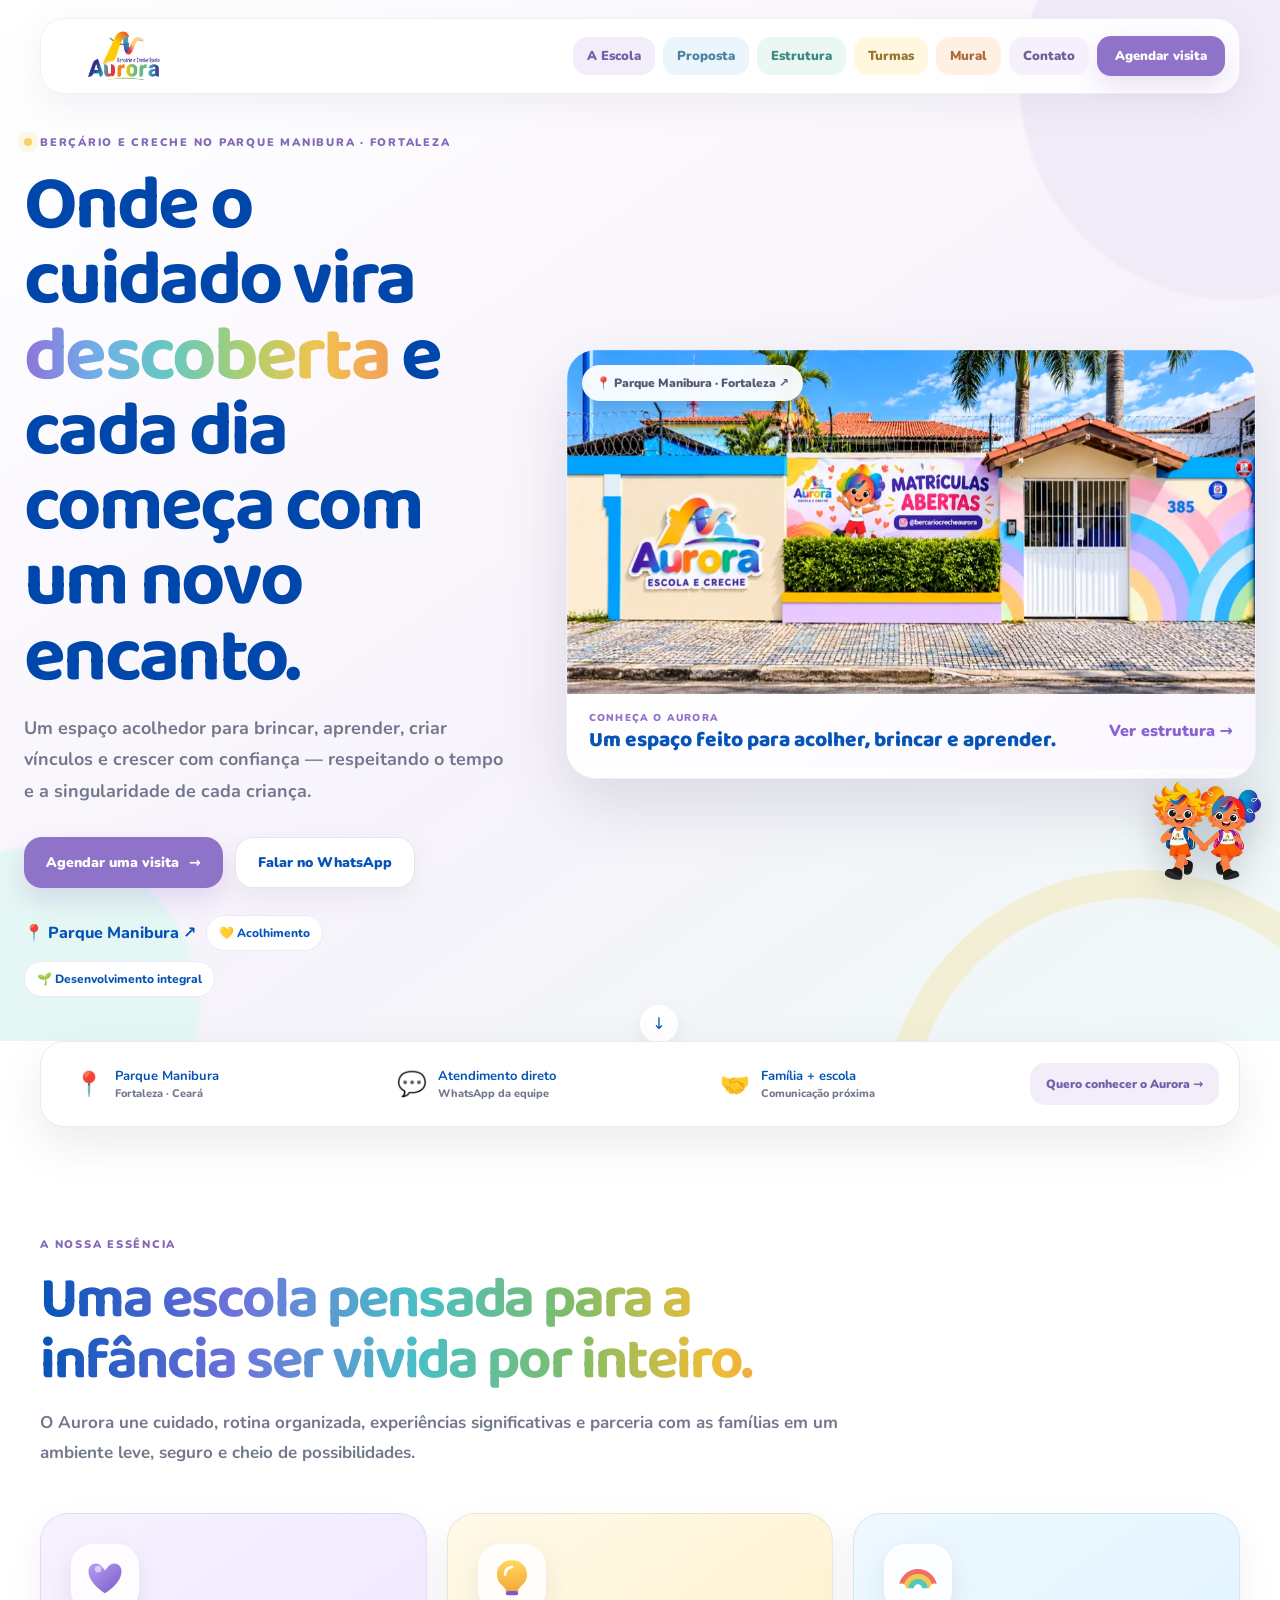
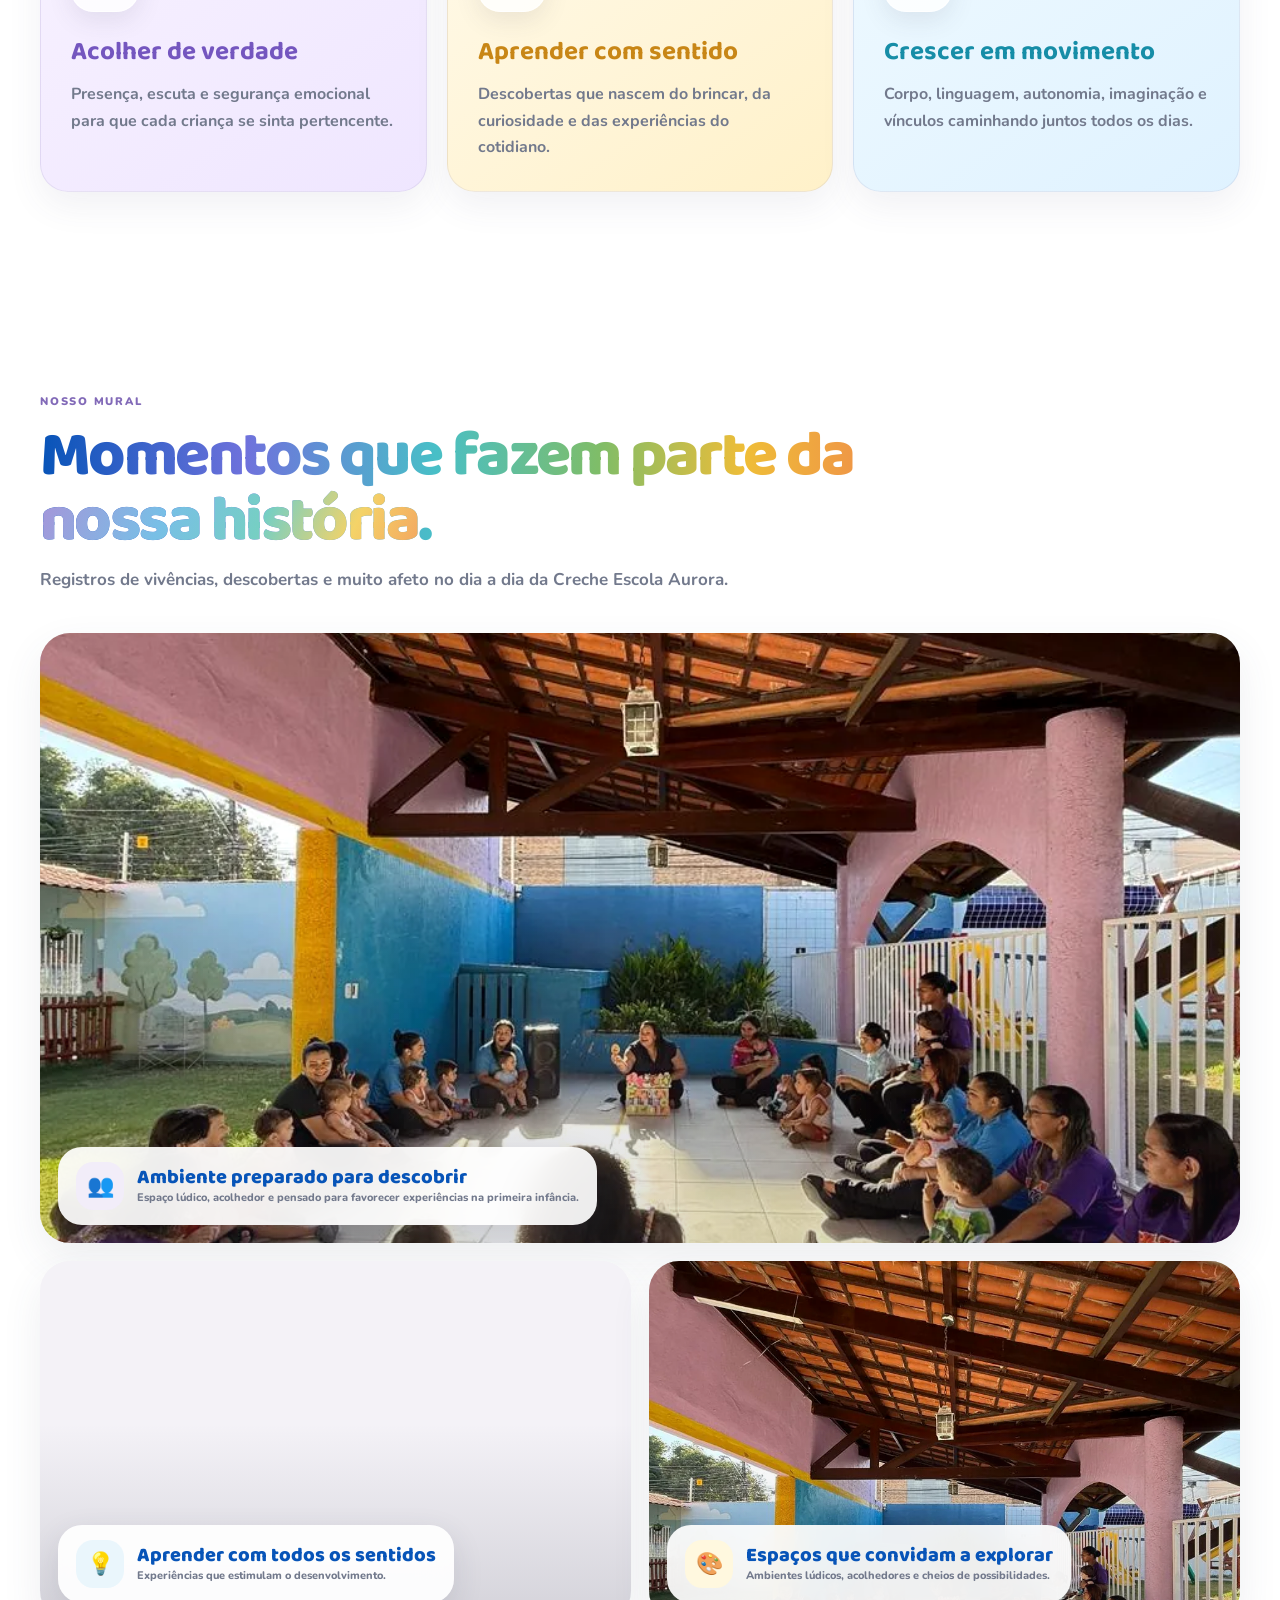
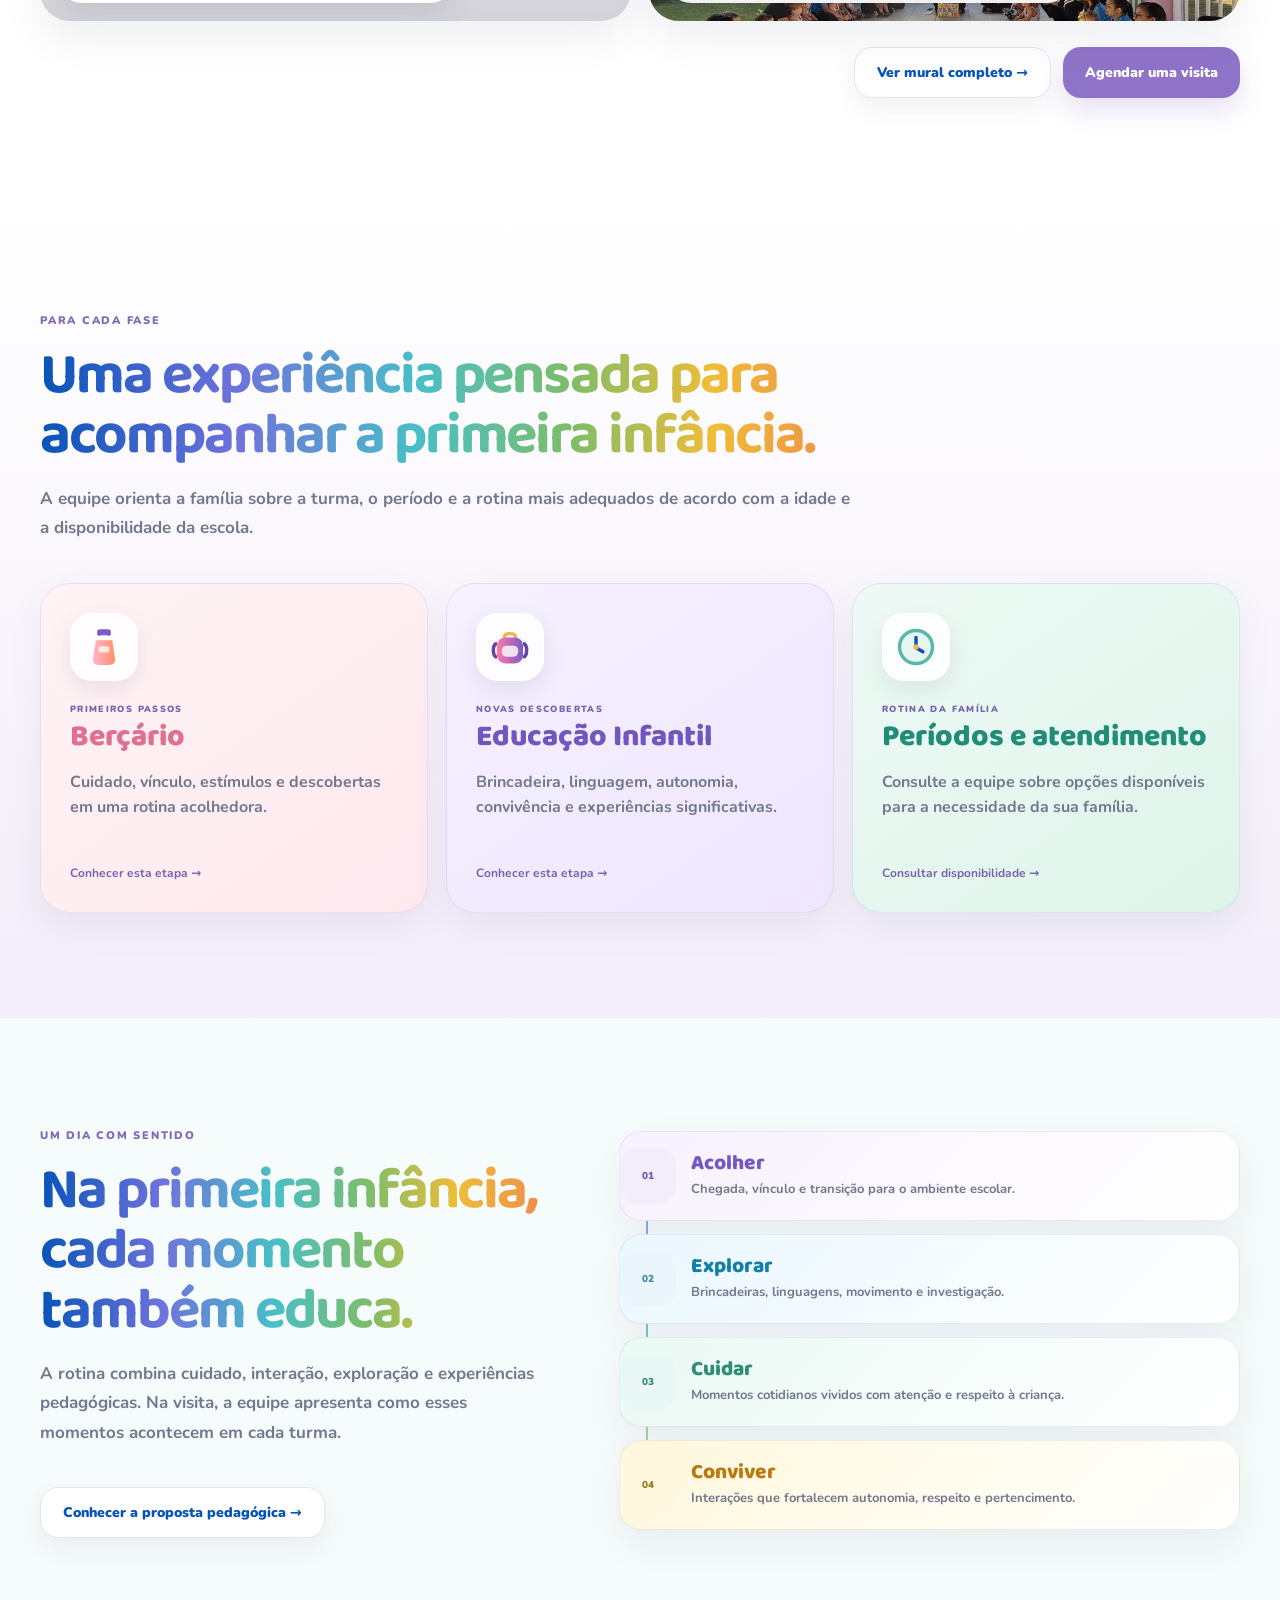
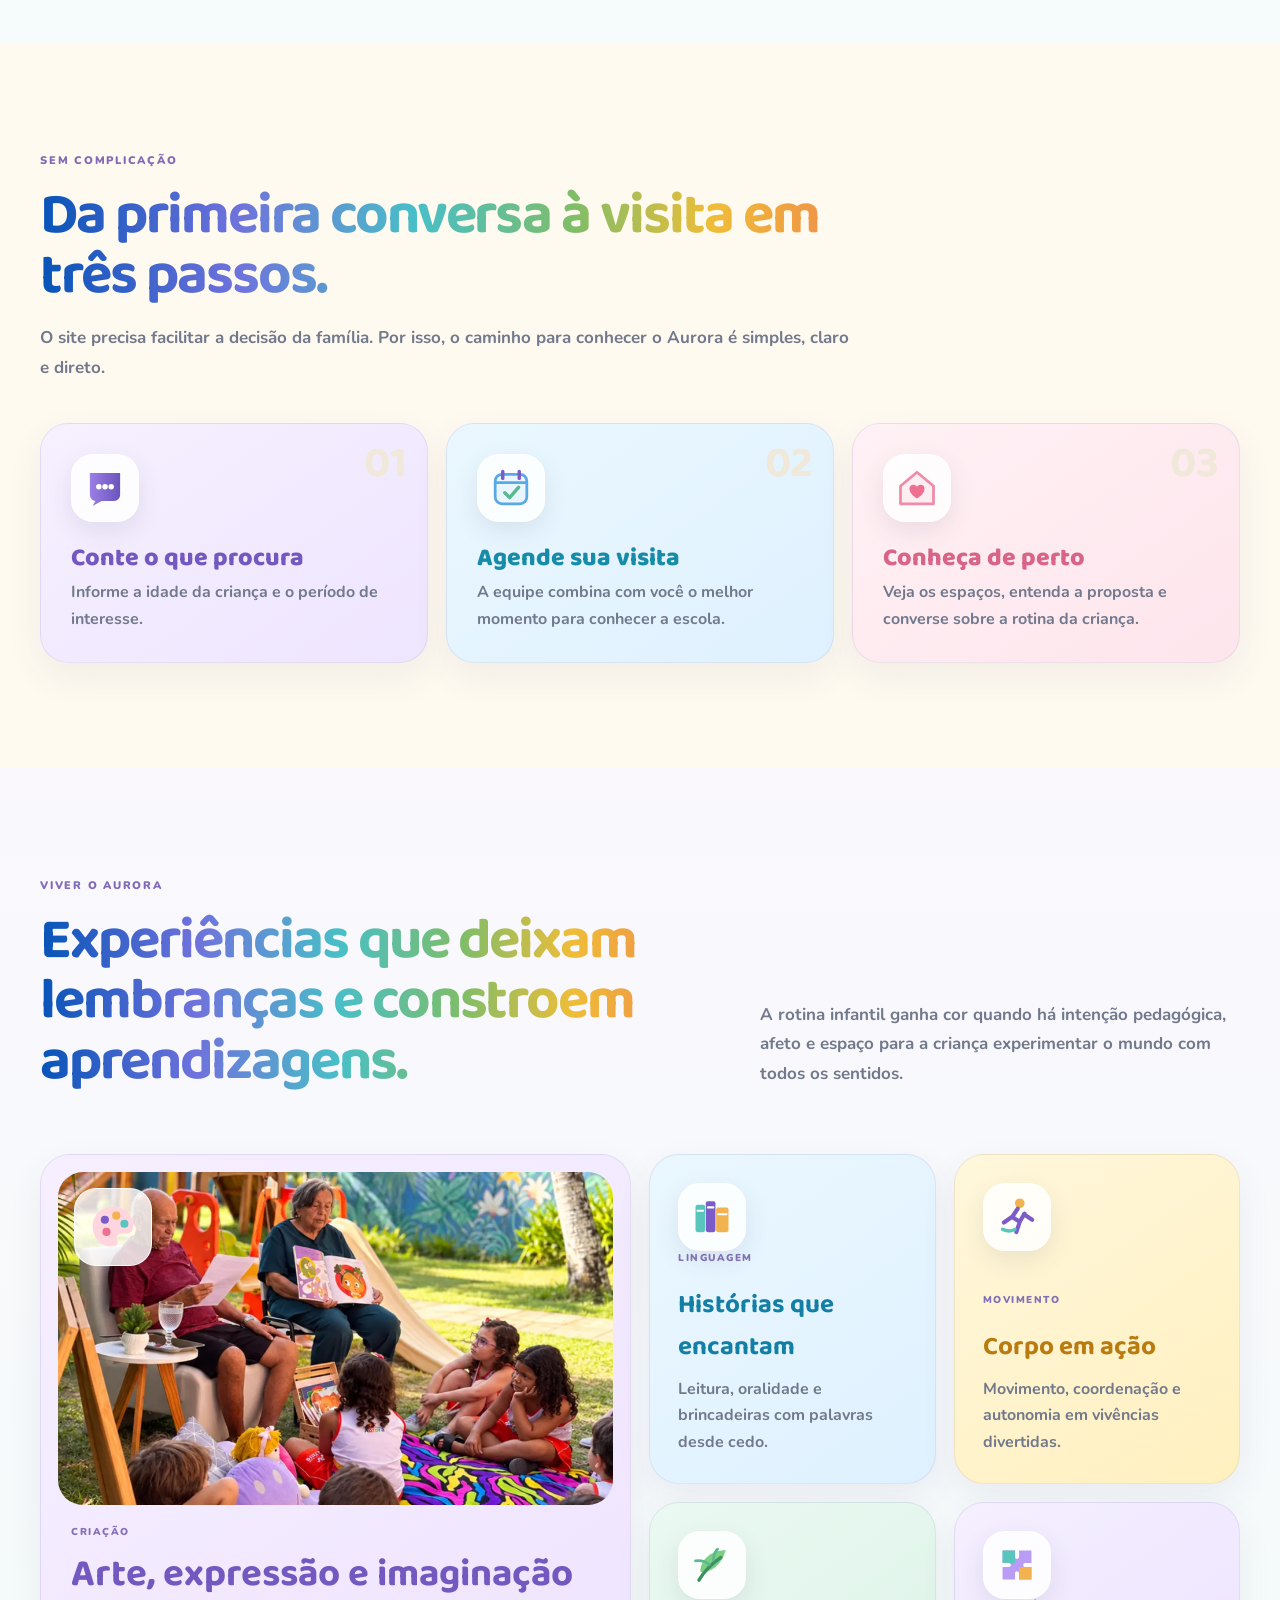
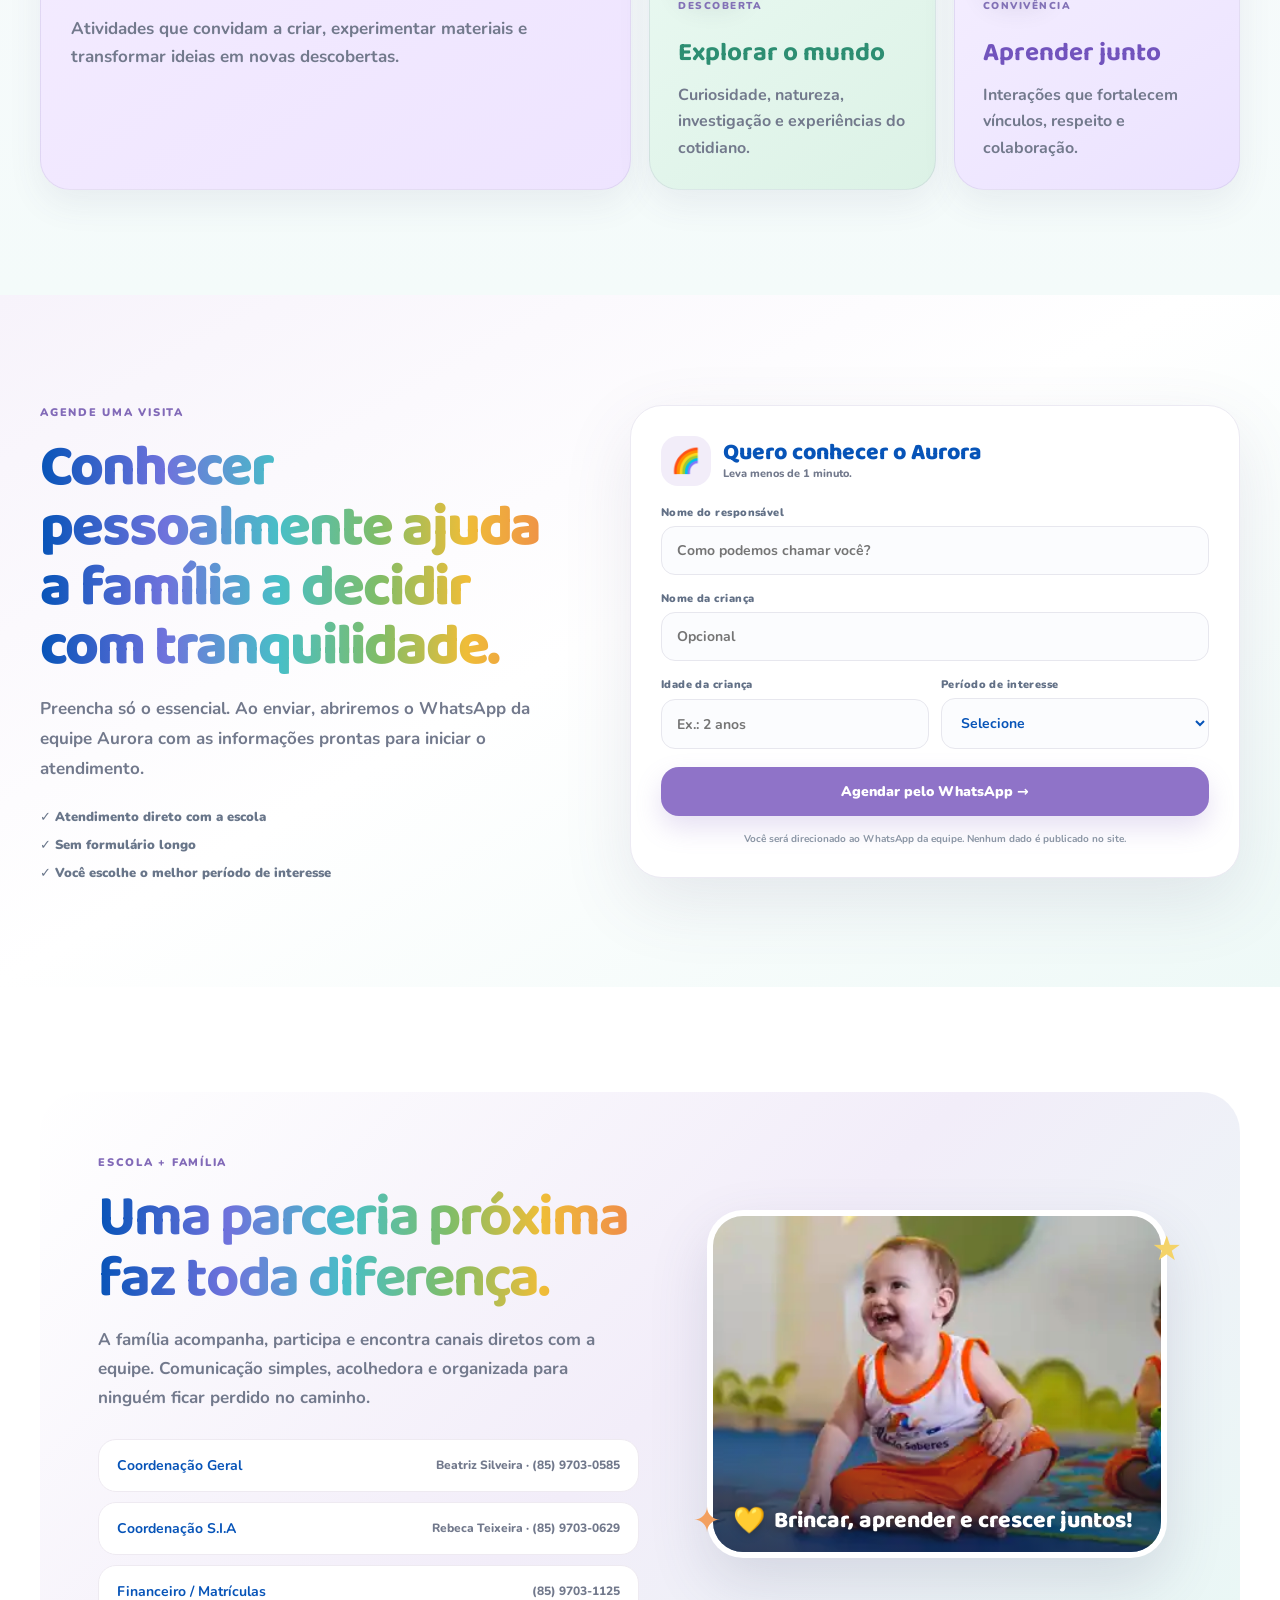
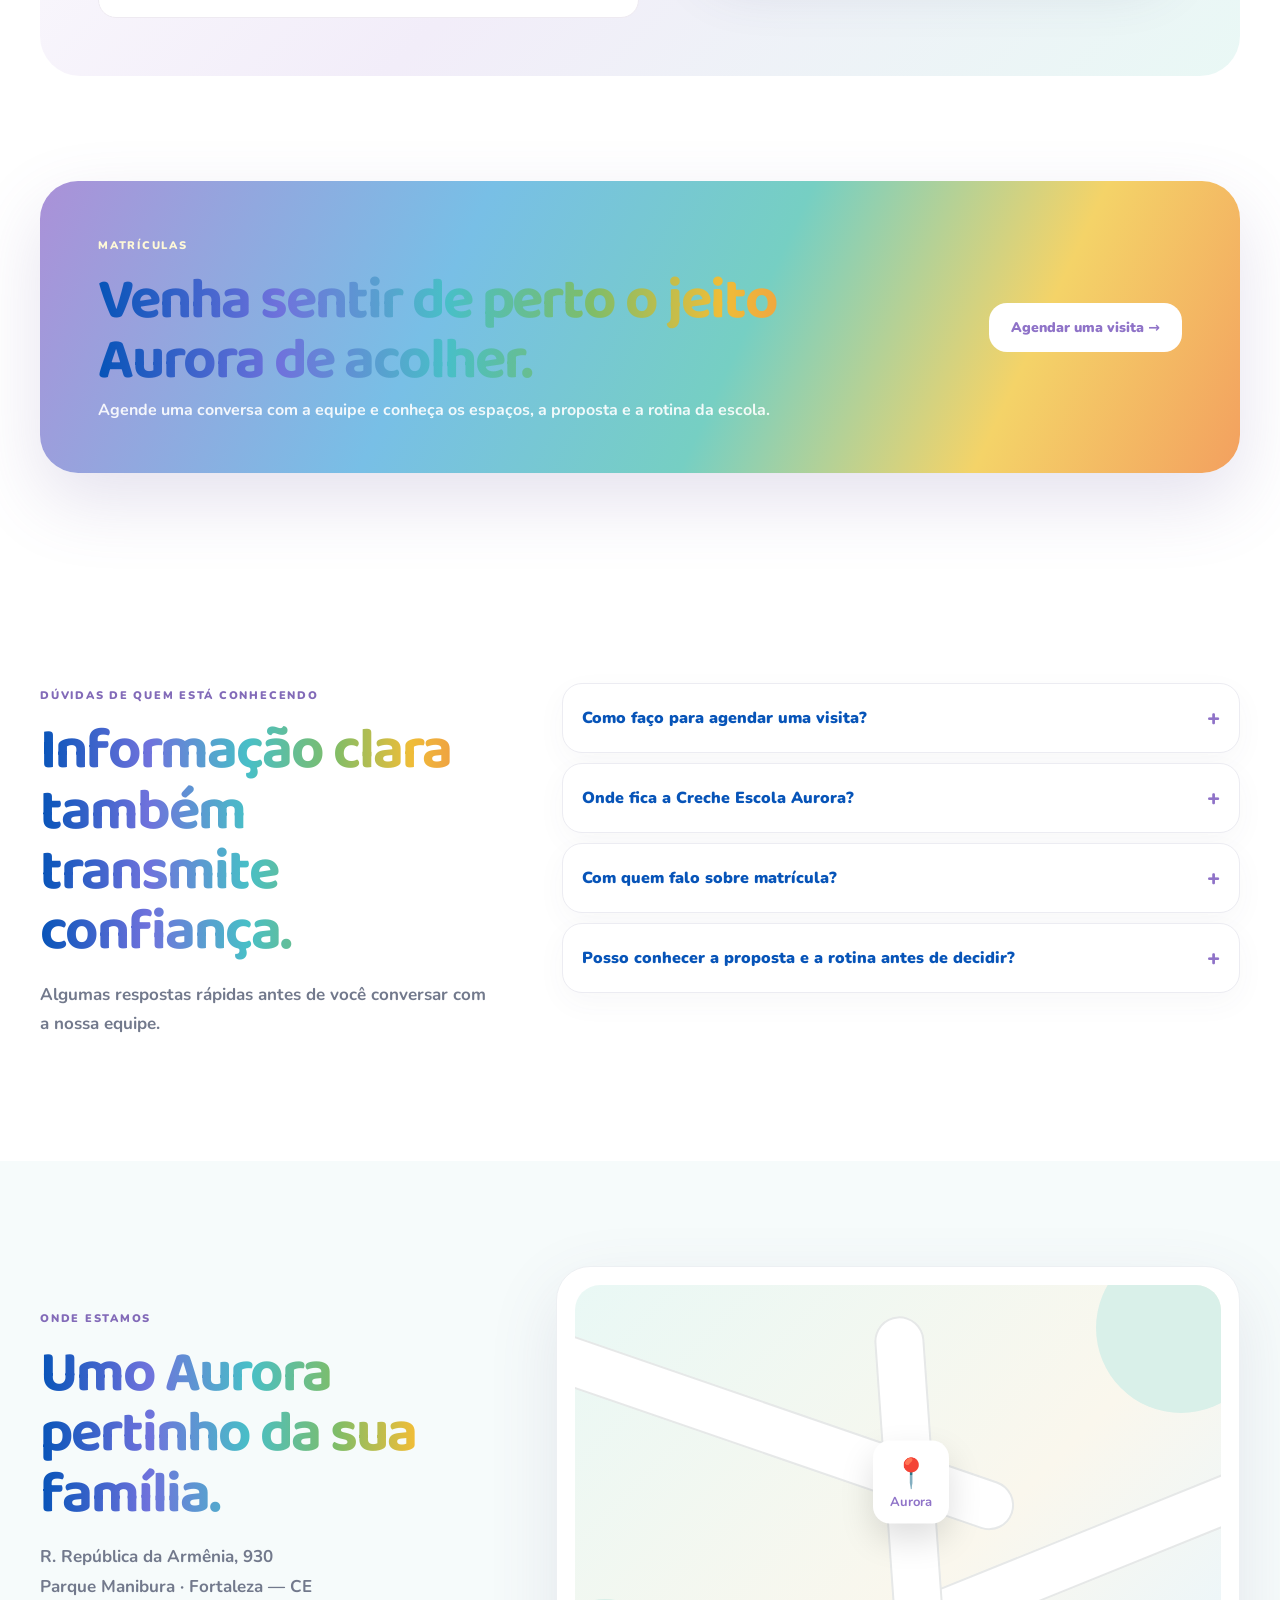
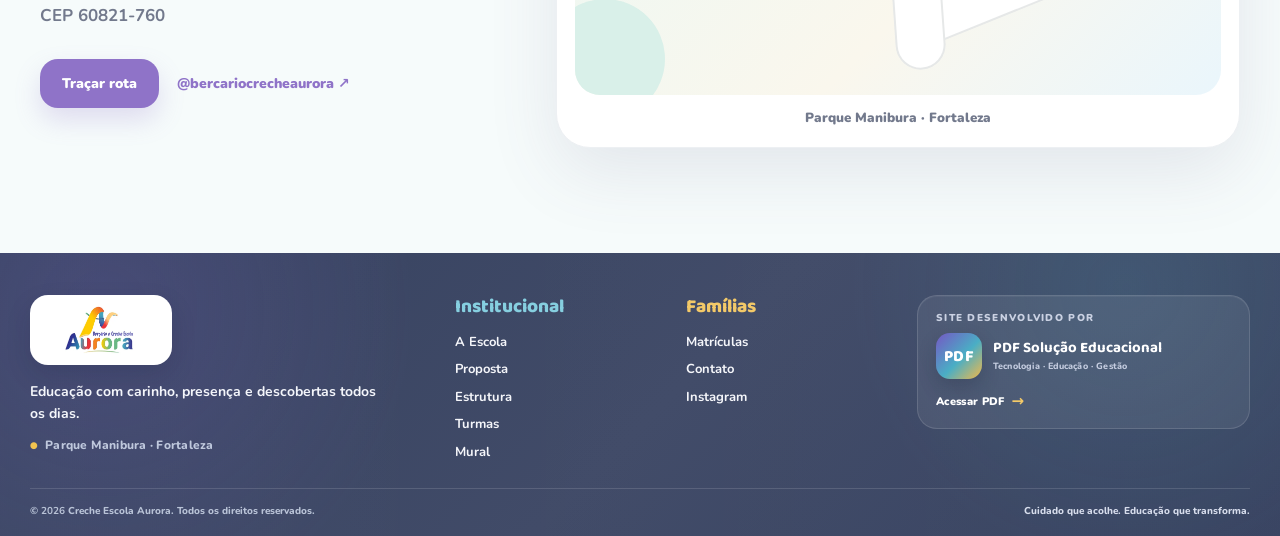
==== commit f19fd13e: "perf: remove imagens PNG pesadas da página inicial" ====
--- a/index.html
+++ b/index.html
@@ -130,21 +130,21 @@
 
         <div class="mural-home-grid">
           <a class="mural-home-card featured reveal" href="mural.html" aria-label="Ver Mural Aurora">
-            <img src="assets/mural/aurora-ambiente.png" alt="Ambiente pedagógico da Creche Escola Aurora com criança em atividade sensorial" loading="lazy" decoding="async">
+            <img src="assets/mural/aurora-vivencias-em-grupo.webp" alt="Ambiente pedagógico da Creche Escola Aurora com criança em atividade sensorial" loading="lazy" decoding="async">
             <div class="mural-home-caption">
               <span class="caption-icon lilac">👥</span>
               <div><b>Ambiente preparado para descobrir</b><small>Espaço lúdico, acolhedor e pensado para favorecer experiências na primeira infância.</small></div>
             </div>
           </a>
           <a class="mural-home-card reveal" data-delay="60" href="mural.html" aria-label="Ver atividades no Mural Aurora">
-            <img src="assets/mural/aurora-sensorial.png" alt="Atividade pedagógica sensorial na Creche Escola Aurora" loading="lazy" decoding="async">
+            <img src="assets/mural/aurora-primeiros-passos-real.webp" alt="Atividade pedagógica sensorial na Creche Escola Aurora" loading="lazy" decoding="async">
             <div class="mural-home-caption compact">
               <span class="caption-icon blue">💡</span>
               <div><b>Aprender com todos os sentidos</b><small>Experiências que estimulam o desenvolvimento.</small></div>
             </div>
           </a>
           <a class="mural-home-card reveal" data-delay="120" href="mural.html" aria-label="Ver espaços no Mural Aurora">
-            <img src="assets/mural/aurora-ambiente.png" alt="Espaço pedagógico da Creche Escola Aurora" loading="lazy" decoding="async">
+            <img src="assets/mural/aurora-vivencias-em-grupo.webp" alt="Espaço pedagógico da Creche Escola Aurora" loading="lazy" decoding="async">
             <div class="mural-home-caption compact">
               <span class="caption-icon yellow">🎨</span>
               <div><b>Espaços que convidam a explorar</b><small>Ambientes lúdicos, acolhedores e cheios de possibilidades.</small></div>
@@ -221,7 +221,7 @@
         <p class="side-copy reveal">A rotina infantil ganha cor quando há intenção pedagógica, afeto e espaço para a criança experimentar o mundo com todos os sentidos.</p>
       </div>
       <div class="section-shell experience-grid">
-        <article class="experience-card large reveal"><div class="experience-photo"><img src="assets/mural/aurora-ambiente.png" alt="Vivências e descobertas na Creche Escola Aurora" loading="lazy" decoding="async"><div class="experience-icon"><img src="assets/icons/palette.svg" alt="" aria-hidden="true" loading="lazy" decoding="async"></div></div><span>CRIAÇÃO</span><h3>Arte, expressão e imaginação</h3><p>Atividades que convidam a criar, experimentar materiais e transformar ideias em novas descobertas.</p></article>
+        <article class="experience-card large reveal"><div class="experience-photo"><img src="assets/mural/aurora-contacao-historias.webp" alt="Vivência de leitura, arte e imaginação no Aurora" loading="lazy" decoding="async"><div class="experience-icon"><img src="assets/icons/palette.svg" alt="" aria-hidden="true" loading="lazy" decoding="async"></div></div><span>CRIAÇÃO</span><h3>Arte, expressão e imaginação</h3><p>Atividades que convidam a criar, experimentar materiais e transformar ideias em novas descobertas.</p></article>
         <article class="experience-card reveal" data-delay="60"><div class="experience-icon"><img src="assets/icons/books.svg" alt="" aria-hidden="true" loading="lazy" decoding="async"></div><span>LINGUAGEM</span><h3>Histórias que encantam</h3><p>Leitura, oralidade e brincadeiras com palavras desde cedo.</p></article>
         <article class="experience-card reveal" data-delay="120"><div class="experience-icon"><img src="assets/icons/motion.svg" alt="" aria-hidden="true" loading="lazy" decoding="async"></div><span>MOVIMENTO</span><h3>Corpo em ação</h3><p>Movimento, coordenação e autonomia em vivências divertidas.</p></article>
         <article class="experience-card reveal" data-delay="180"><div class="experience-icon"><img src="assets/icons/leaf.svg" alt="" aria-hidden="true" loading="lazy" decoding="async"></div><span>DESCOBERTA</span><h3>Explorar o mundo</h3><p>Curiosidade, natureza, investigação e experiências do cotidiano.</p></article>
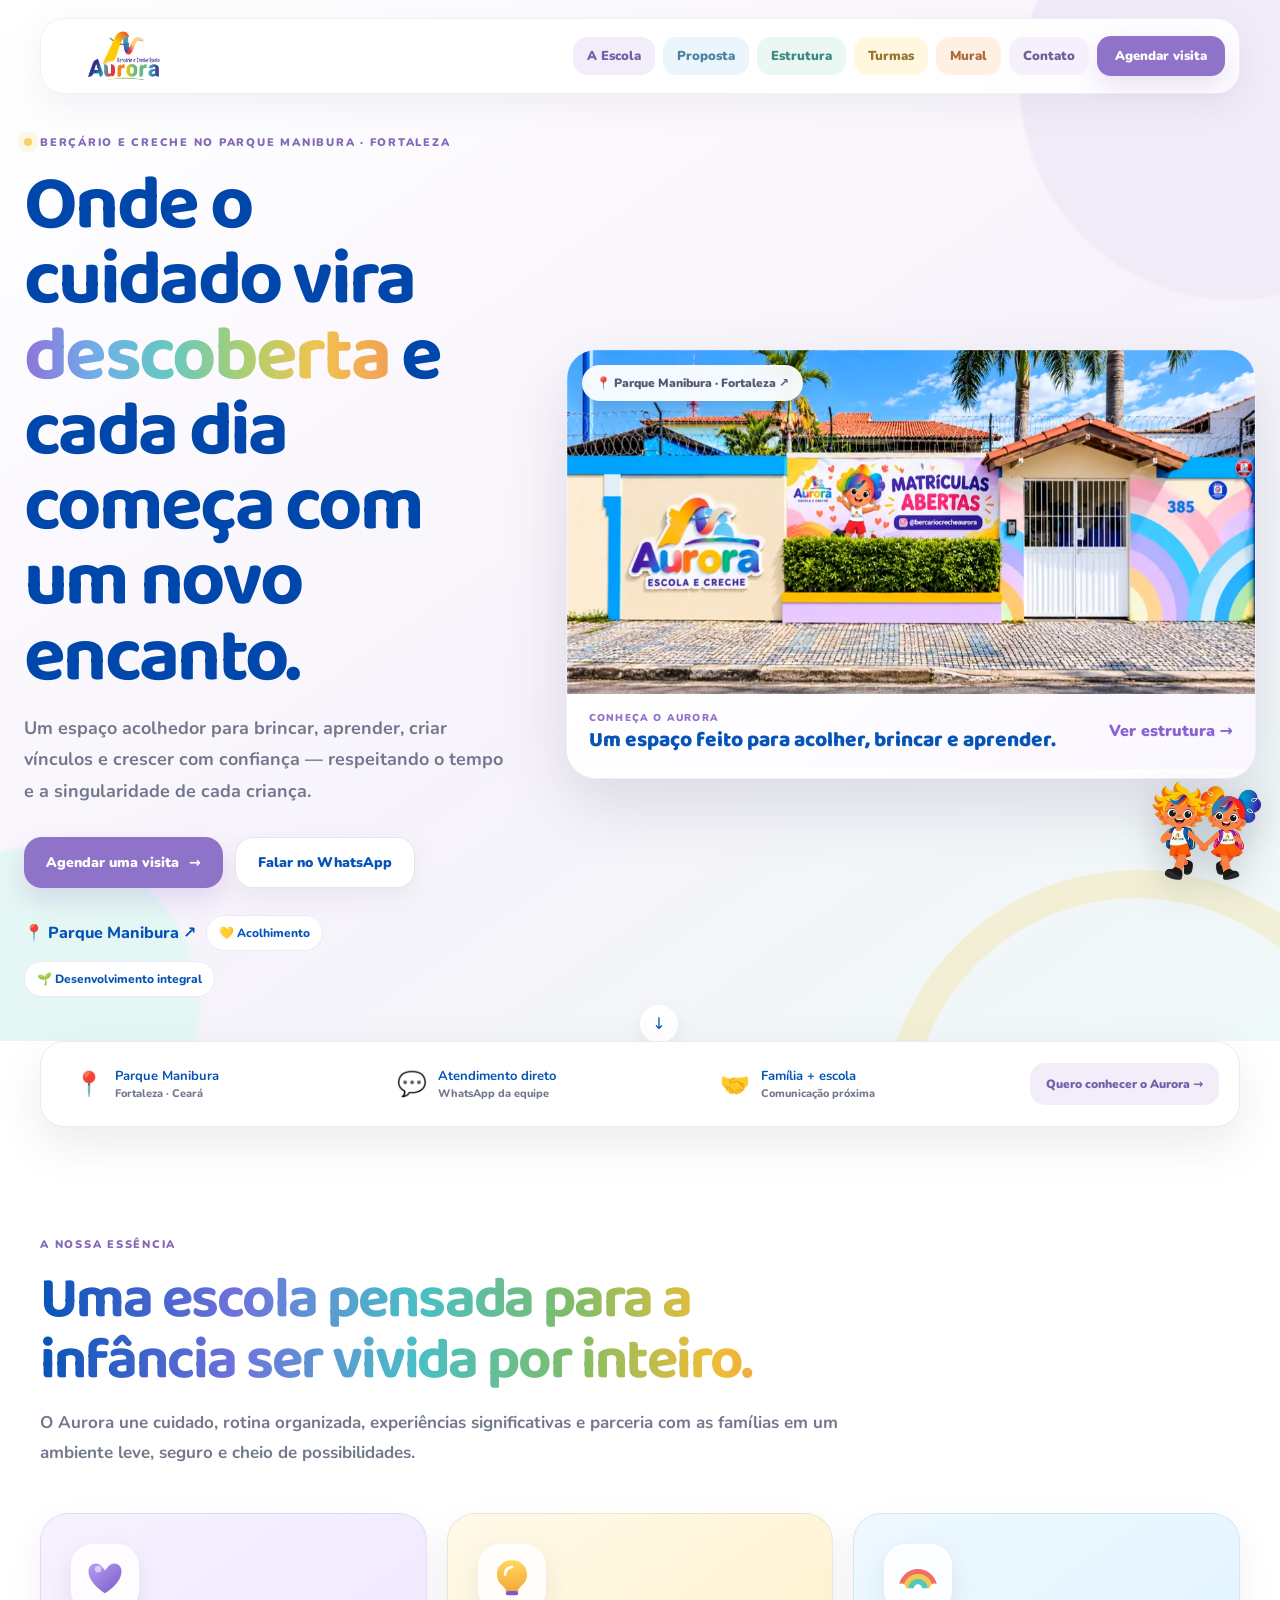
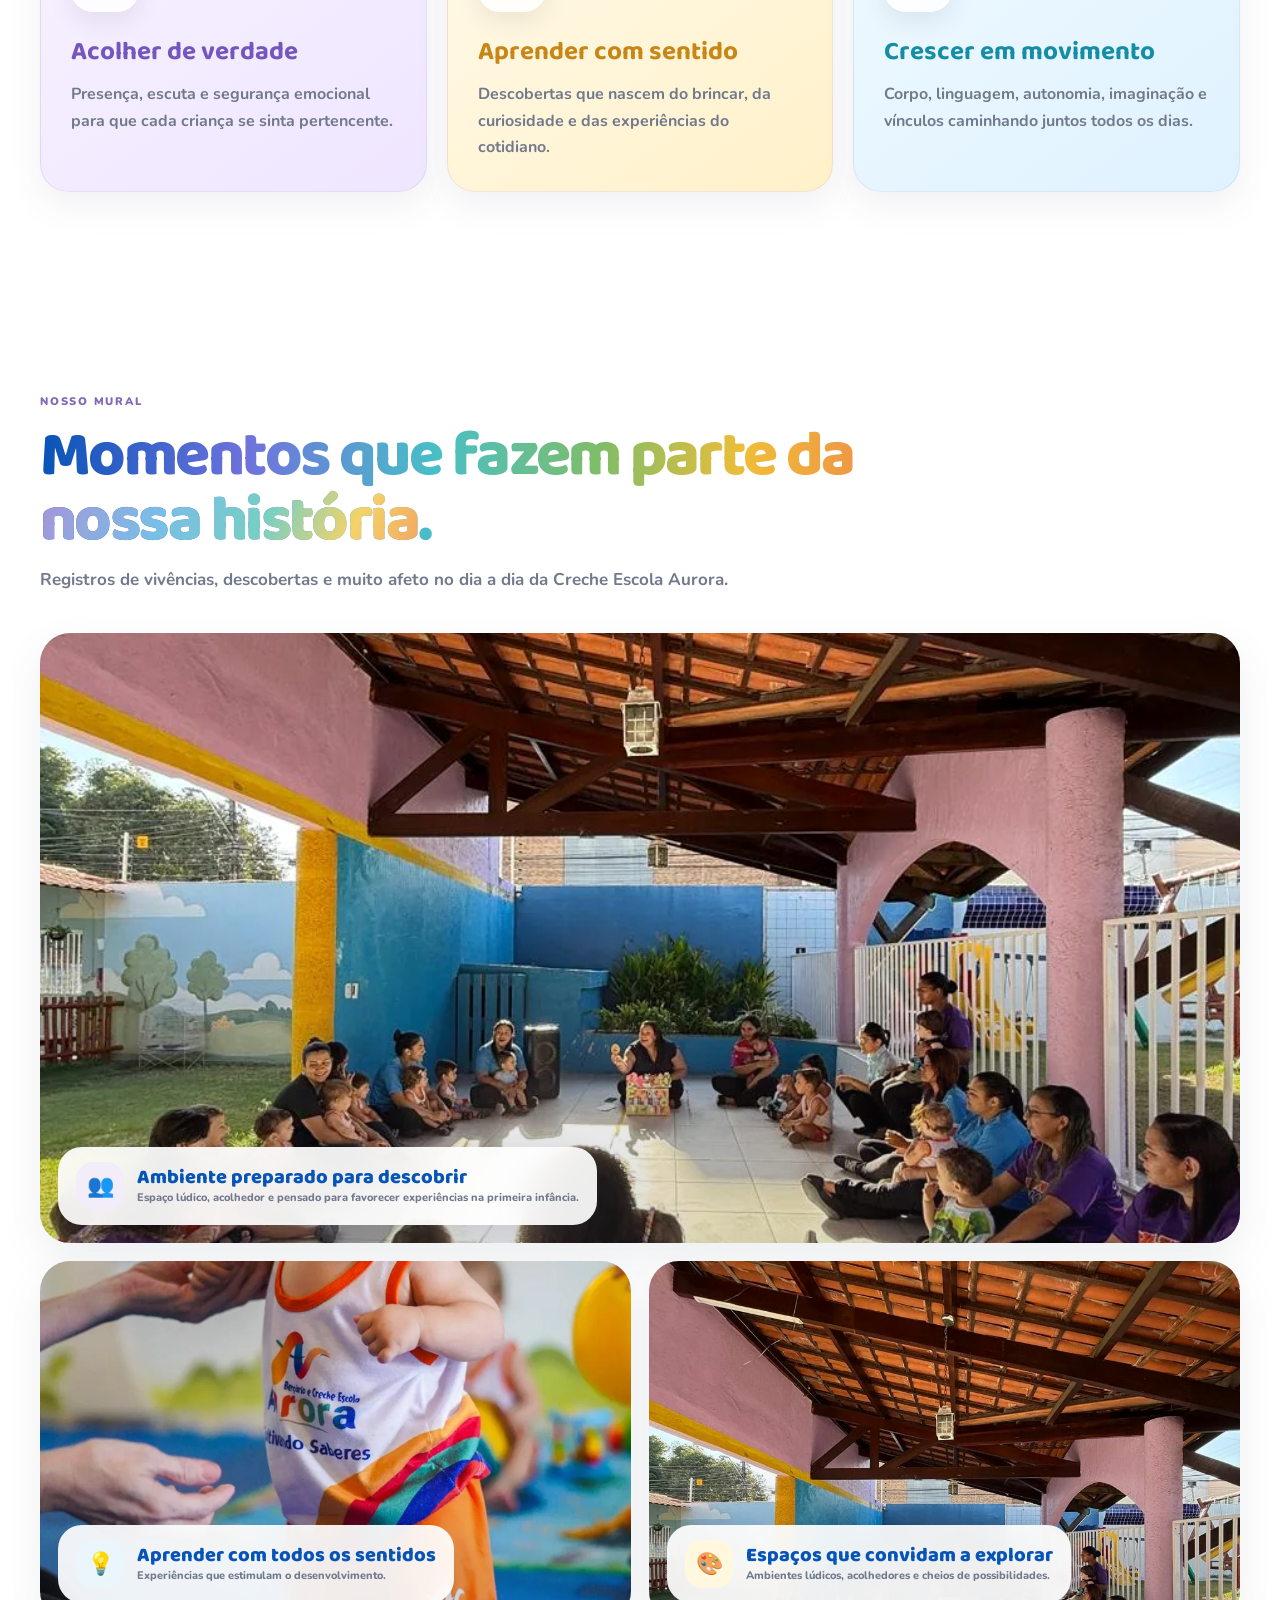
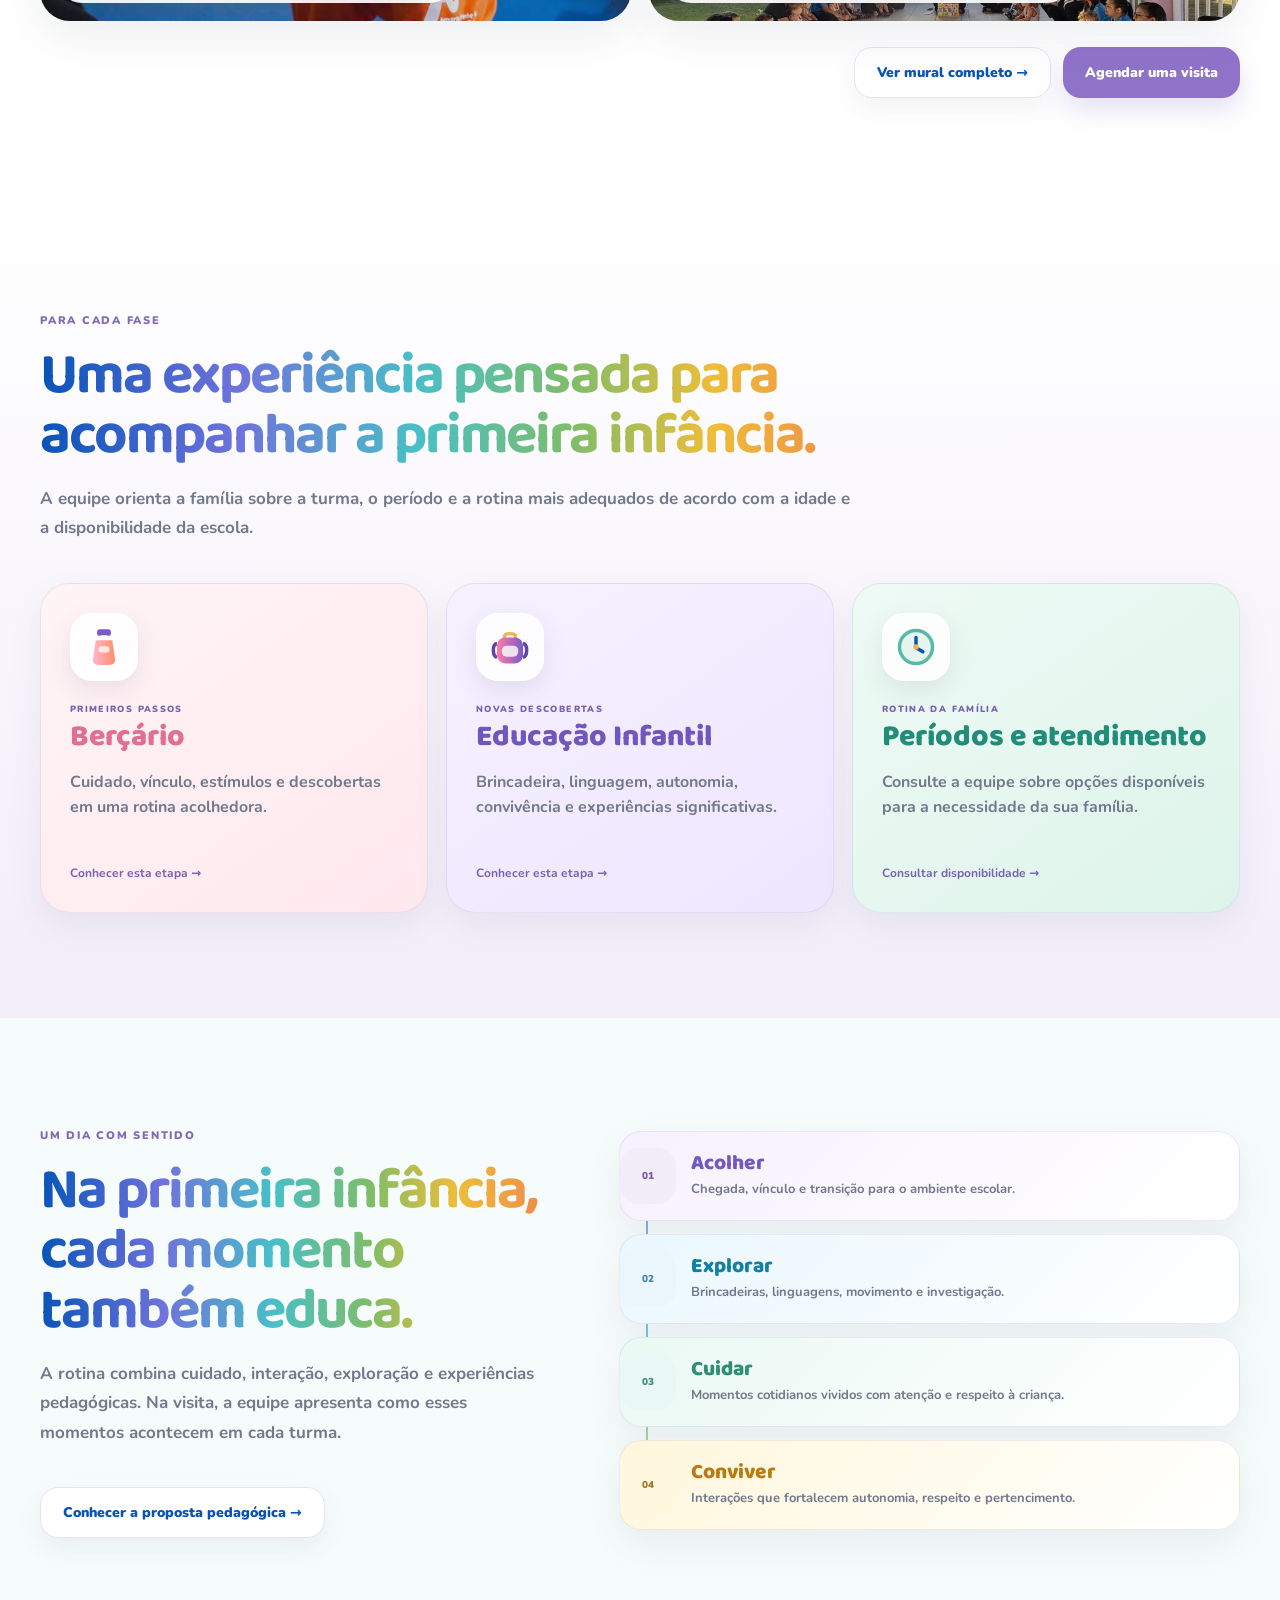
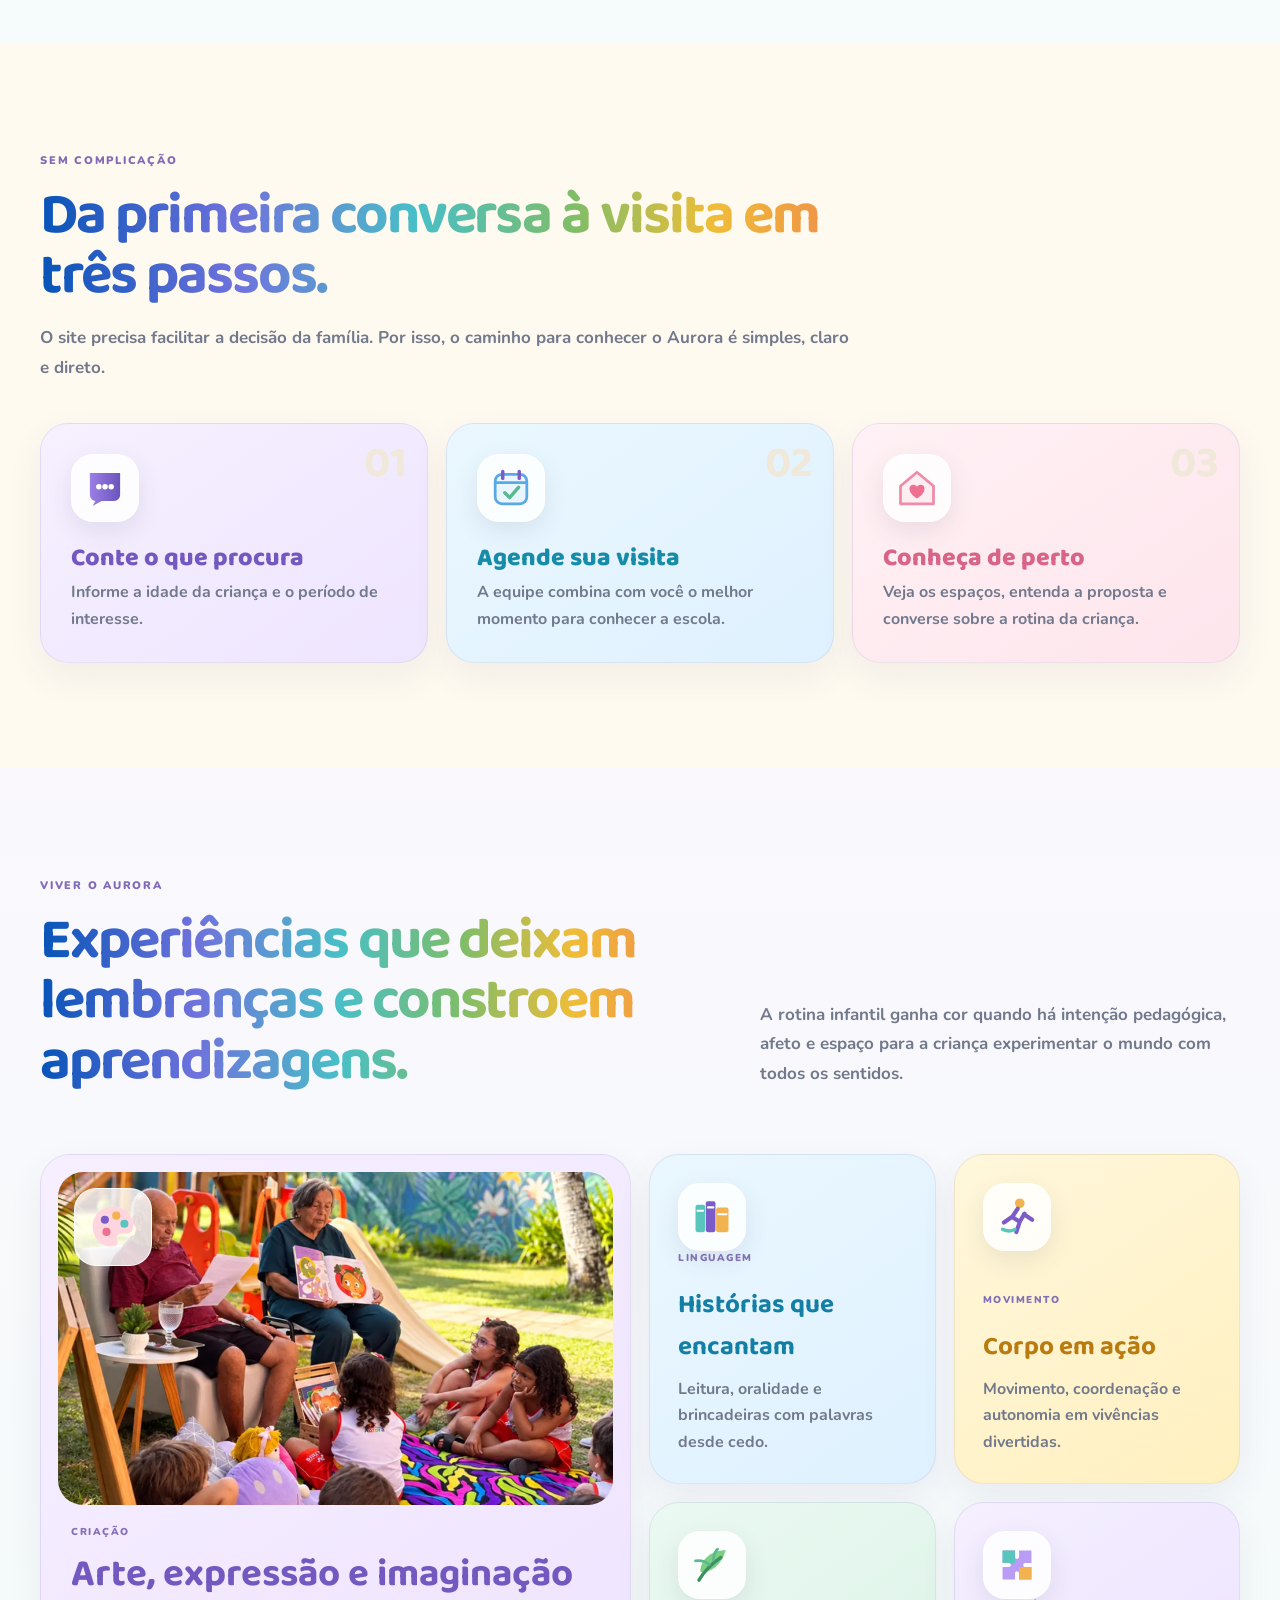
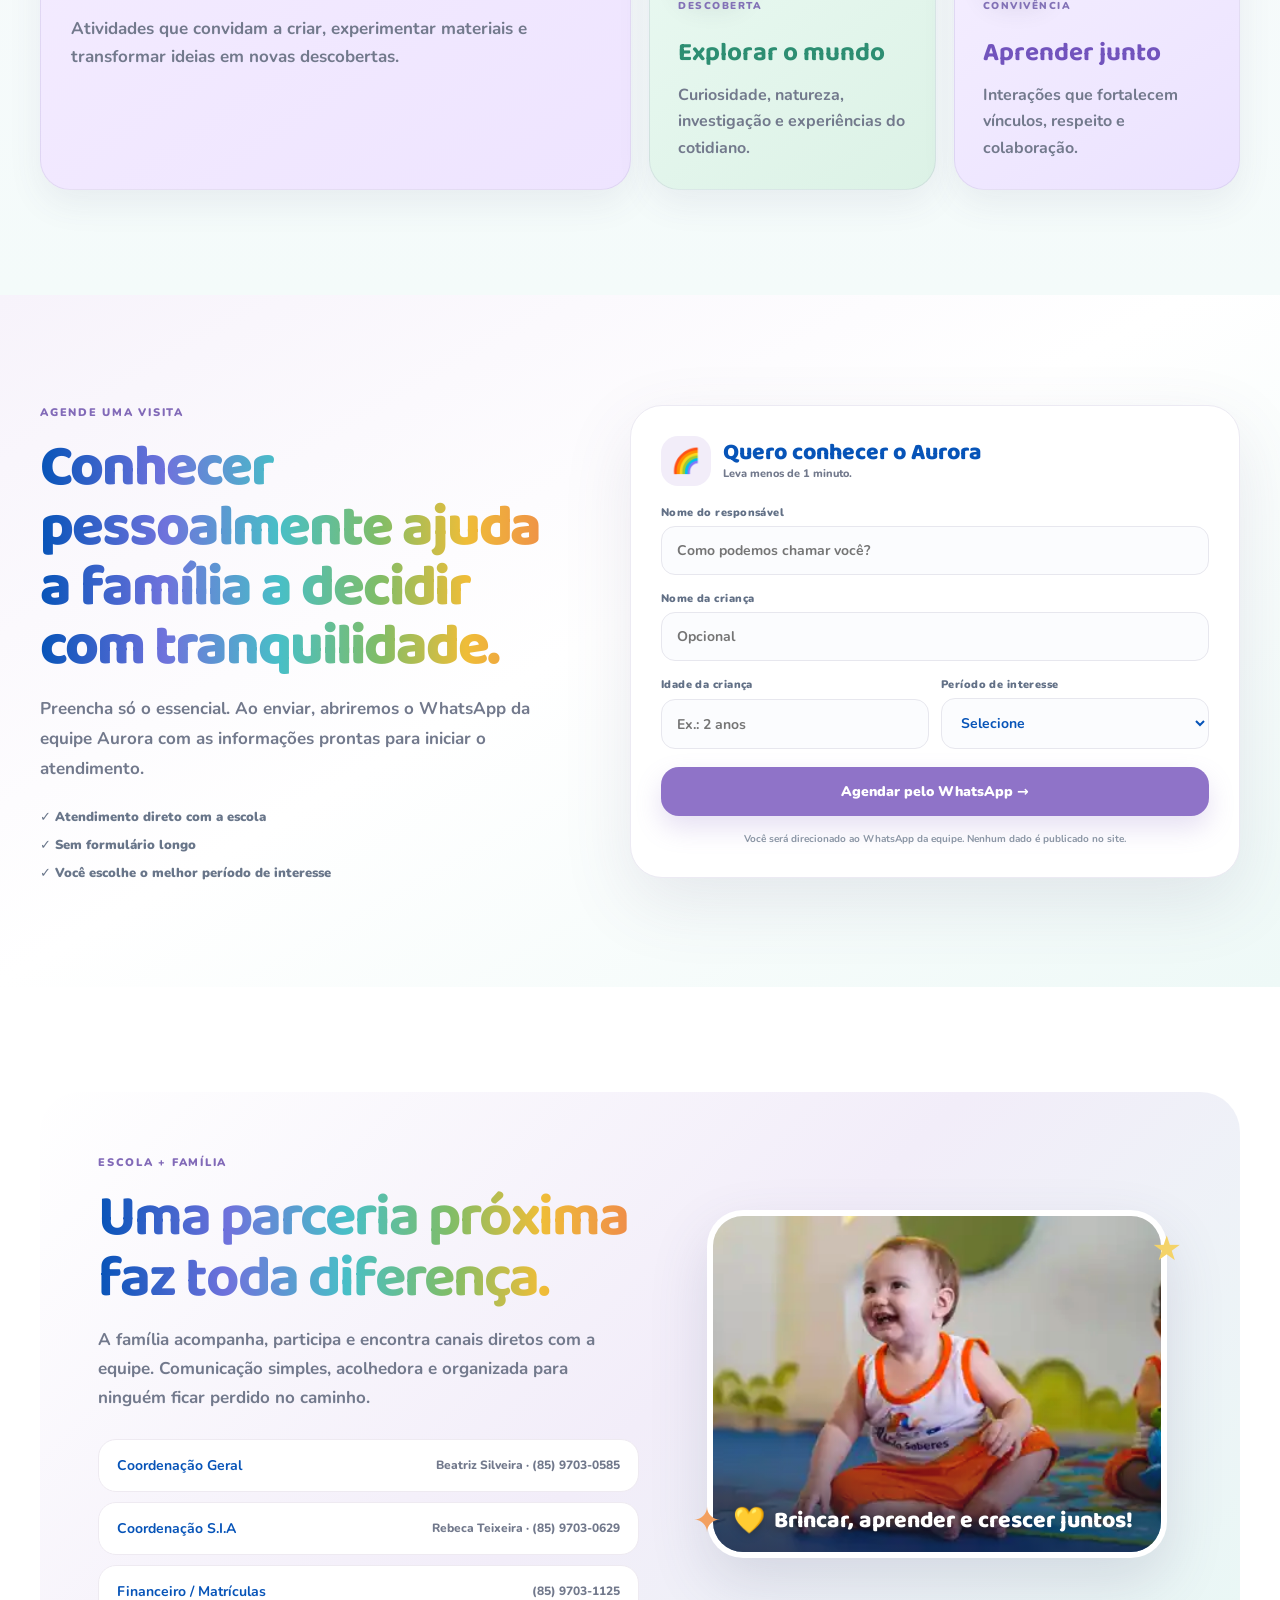
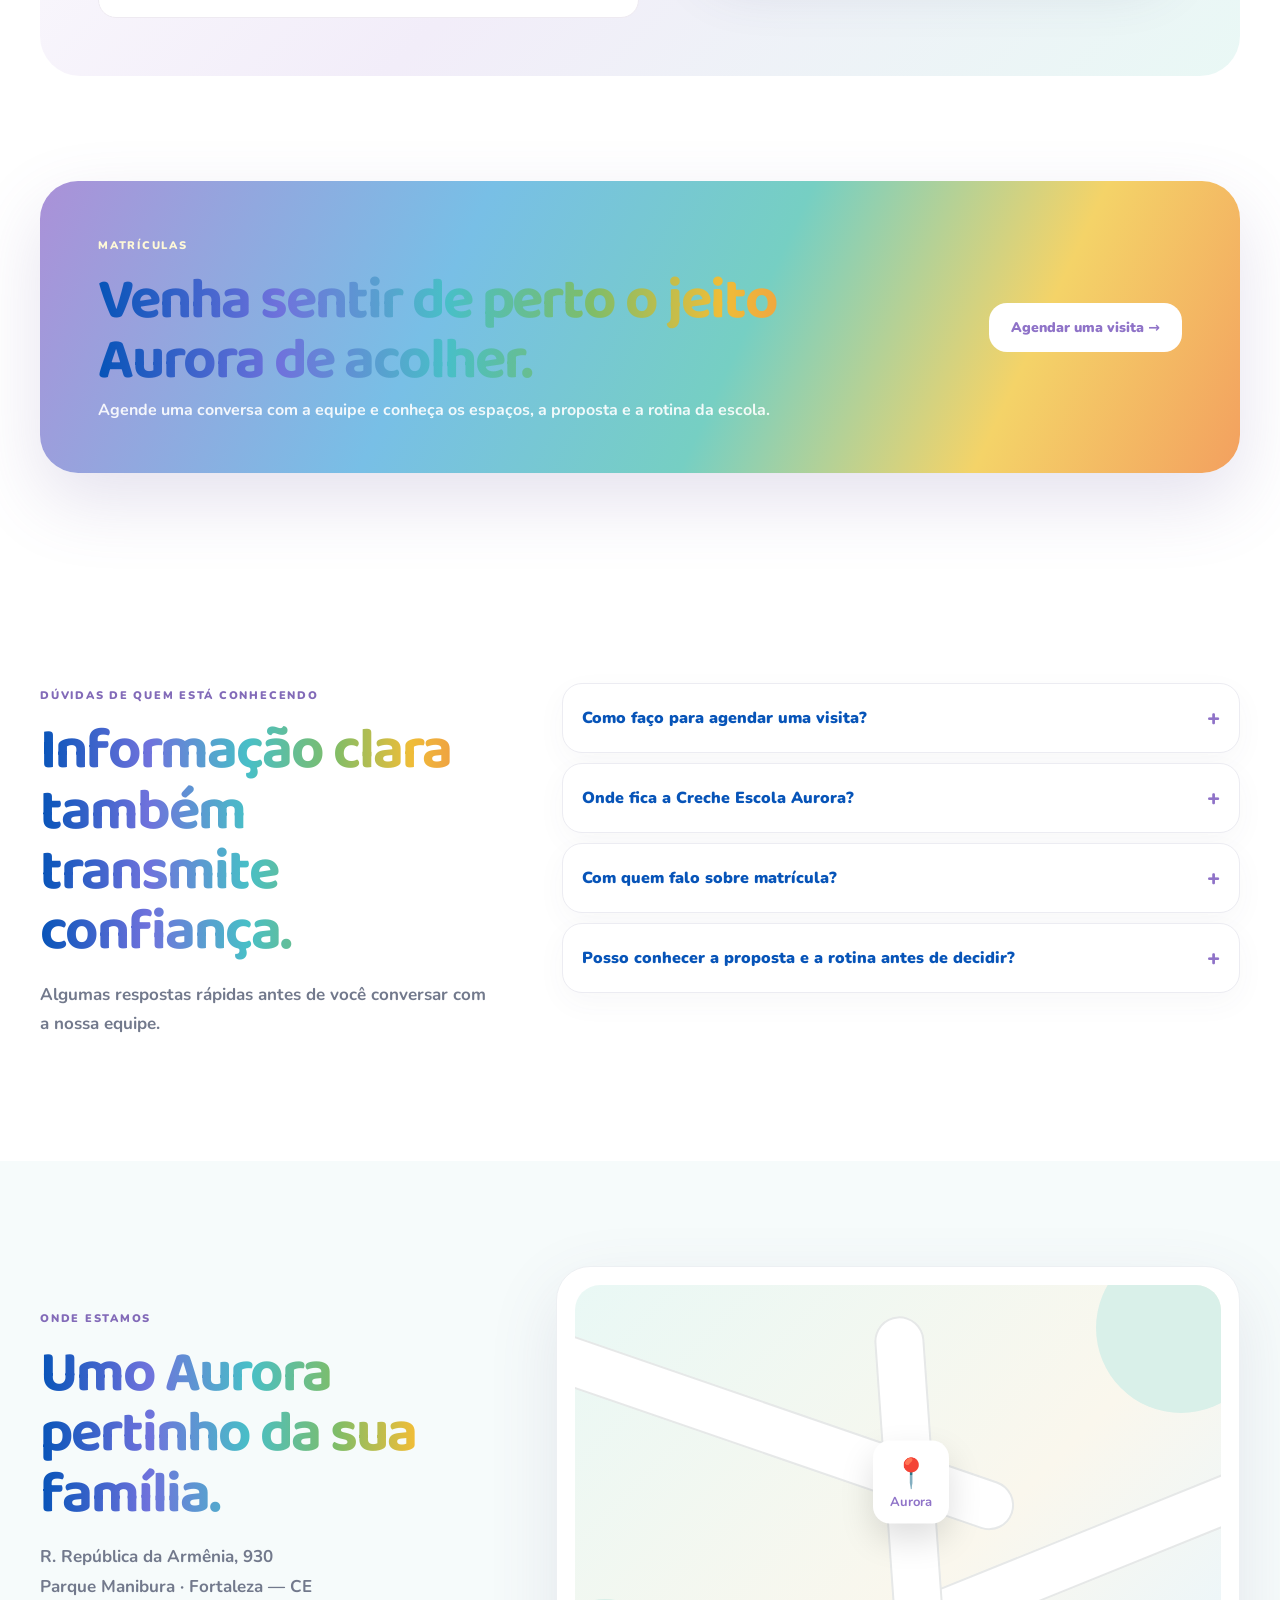
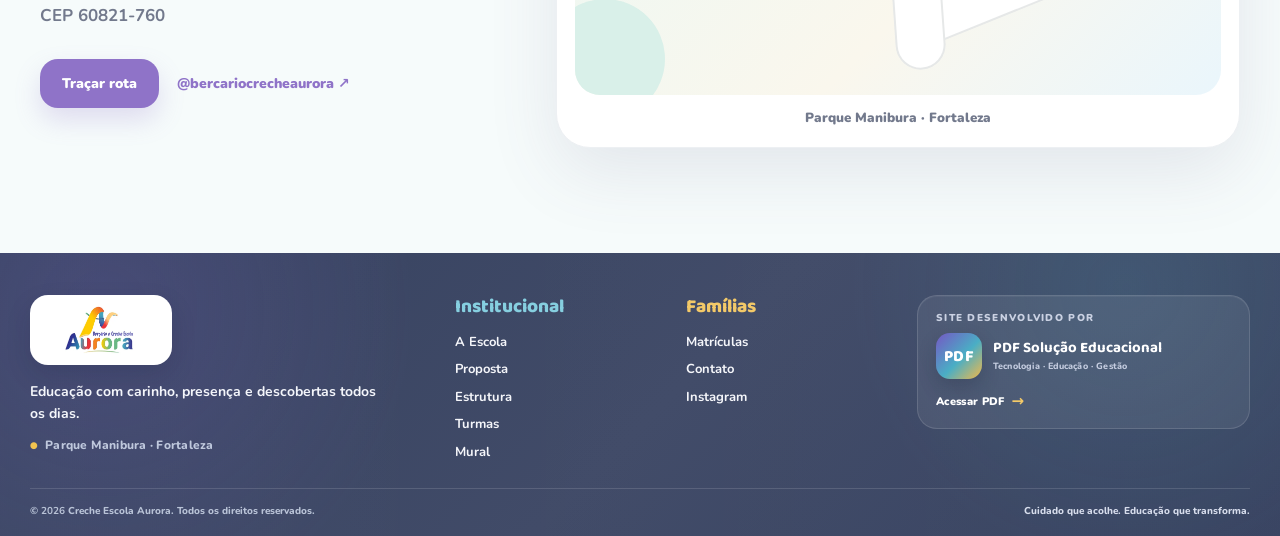
==== commit 57f30cd3: "perf: renderiza hero imediatamente" ====
--- a/index.html
+++ b/index.html
@@ -68,7 +68,7 @@
       <div class="hero-decoration orb orb-two"></div>
       <div class="hero-decoration rainbow-line"></div>
       <div class="hero-shell">
-        <div class="hero-copy reveal">
+        <div class="hero-copy">
           <span class="eyebrow"><i></i> Berçário e creche no Parque Manibura · Fortaleza</span>
           <h1>Onde o cuidado vira <span>descoberta</span> e cada dia começa com um novo encanto.</h1>
           <p>Um espaço acolhedor para brincar, aprender, criar vínculos e crescer com confiança — respeitando o tempo e a singularidade de cada criança.</p>
@@ -82,7 +82,7 @@
             <span>🌱 Desenvolvimento integral</span>
           </div>
         </div>
-        <div class="hero-art reveal" data-delay="120">
+        <div class="hero-art">
           <div class="hero-facade-card" aria-label="Fachada da Creche Escola Aurora">
             <img src="assets/mural/aurora-fachada-hero.webp" alt="Fachada da Creche Escola Aurora no Parque Manibura" width="1000" height="563" fetchpriority="high" decoding="async">
             <a class="hero-facade-badge" href="https://www.google.com/maps/search/?api=1&query=R.%20Rep%C3%BAblica%20da%20Arm%C3%AAnia%2C%20930%2C%20Parque%20Manibura%2C%20Fortaleza%20-%20CE%2C%2060821-760" target="_blank" rel="noopener" aria-label="Abrir localização do Aurora no Google Maps">📍 Parque Manibura · Fortaleza ↗</a>
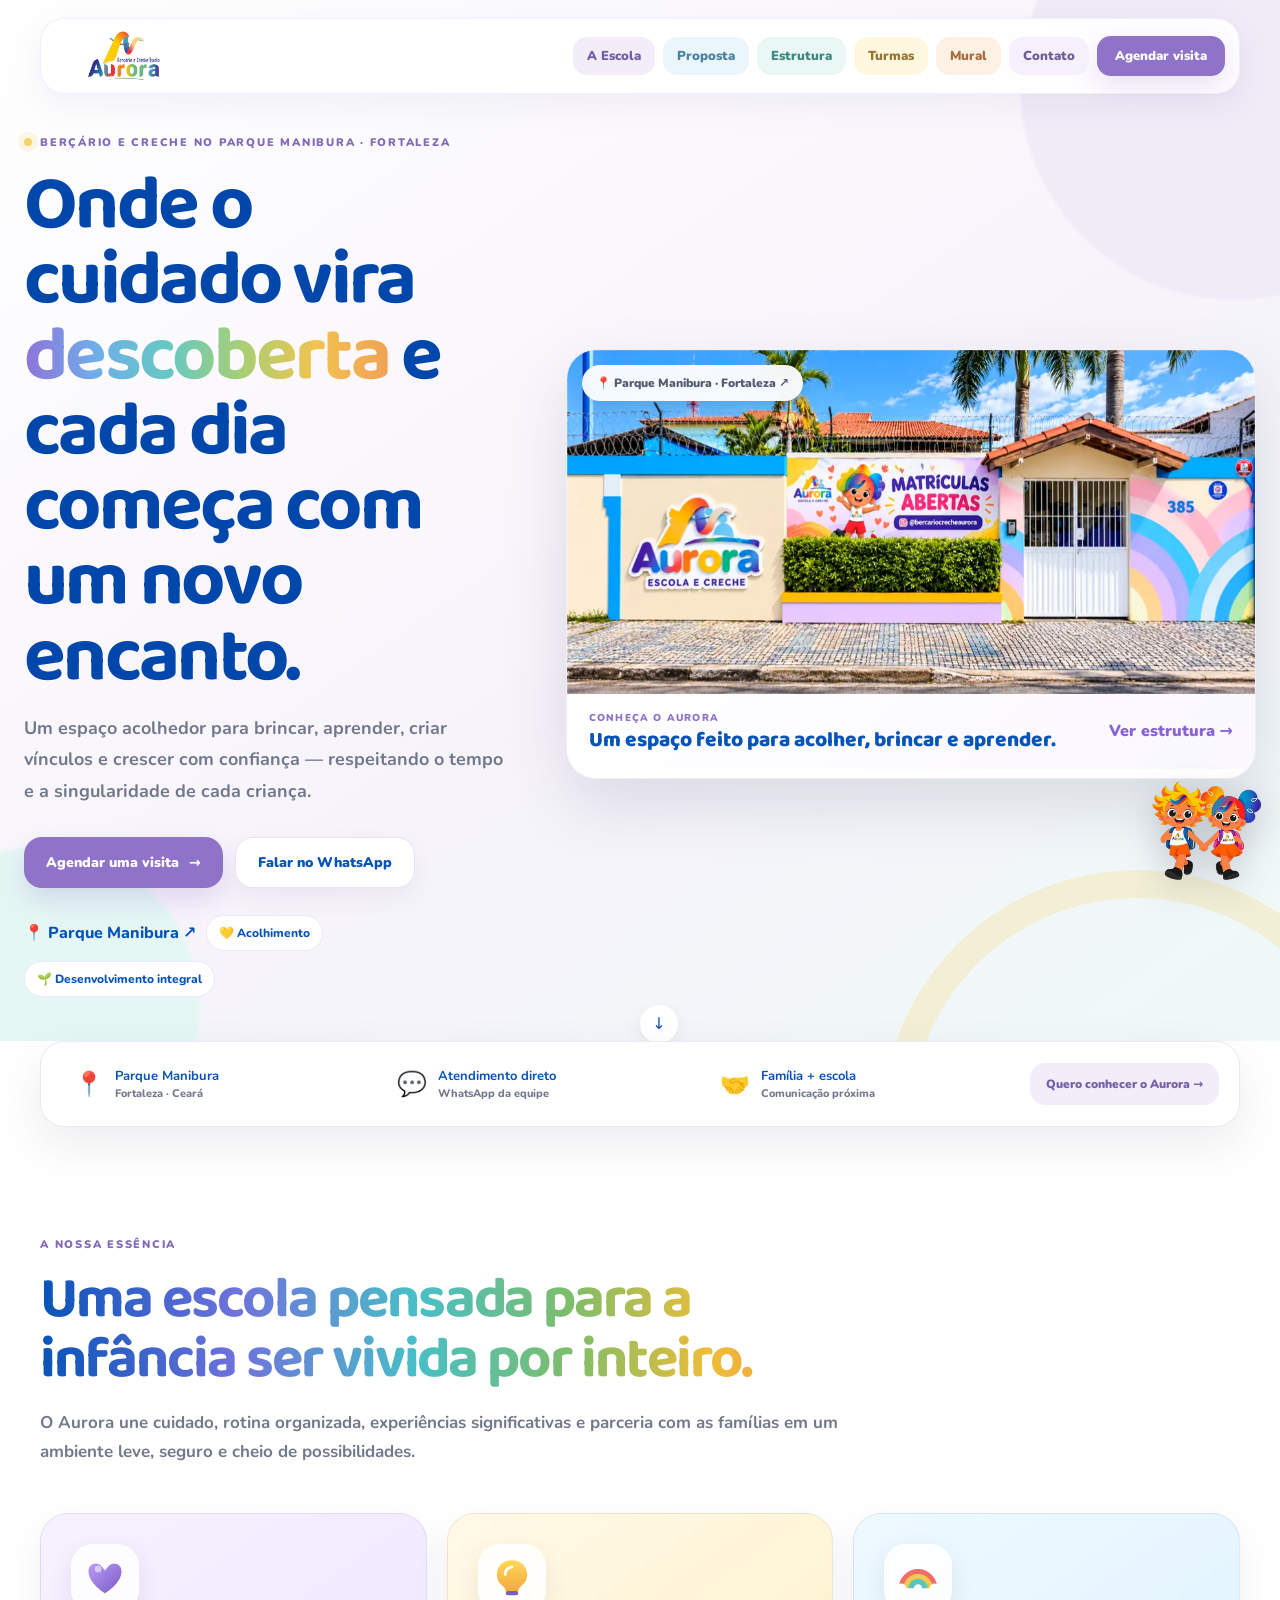
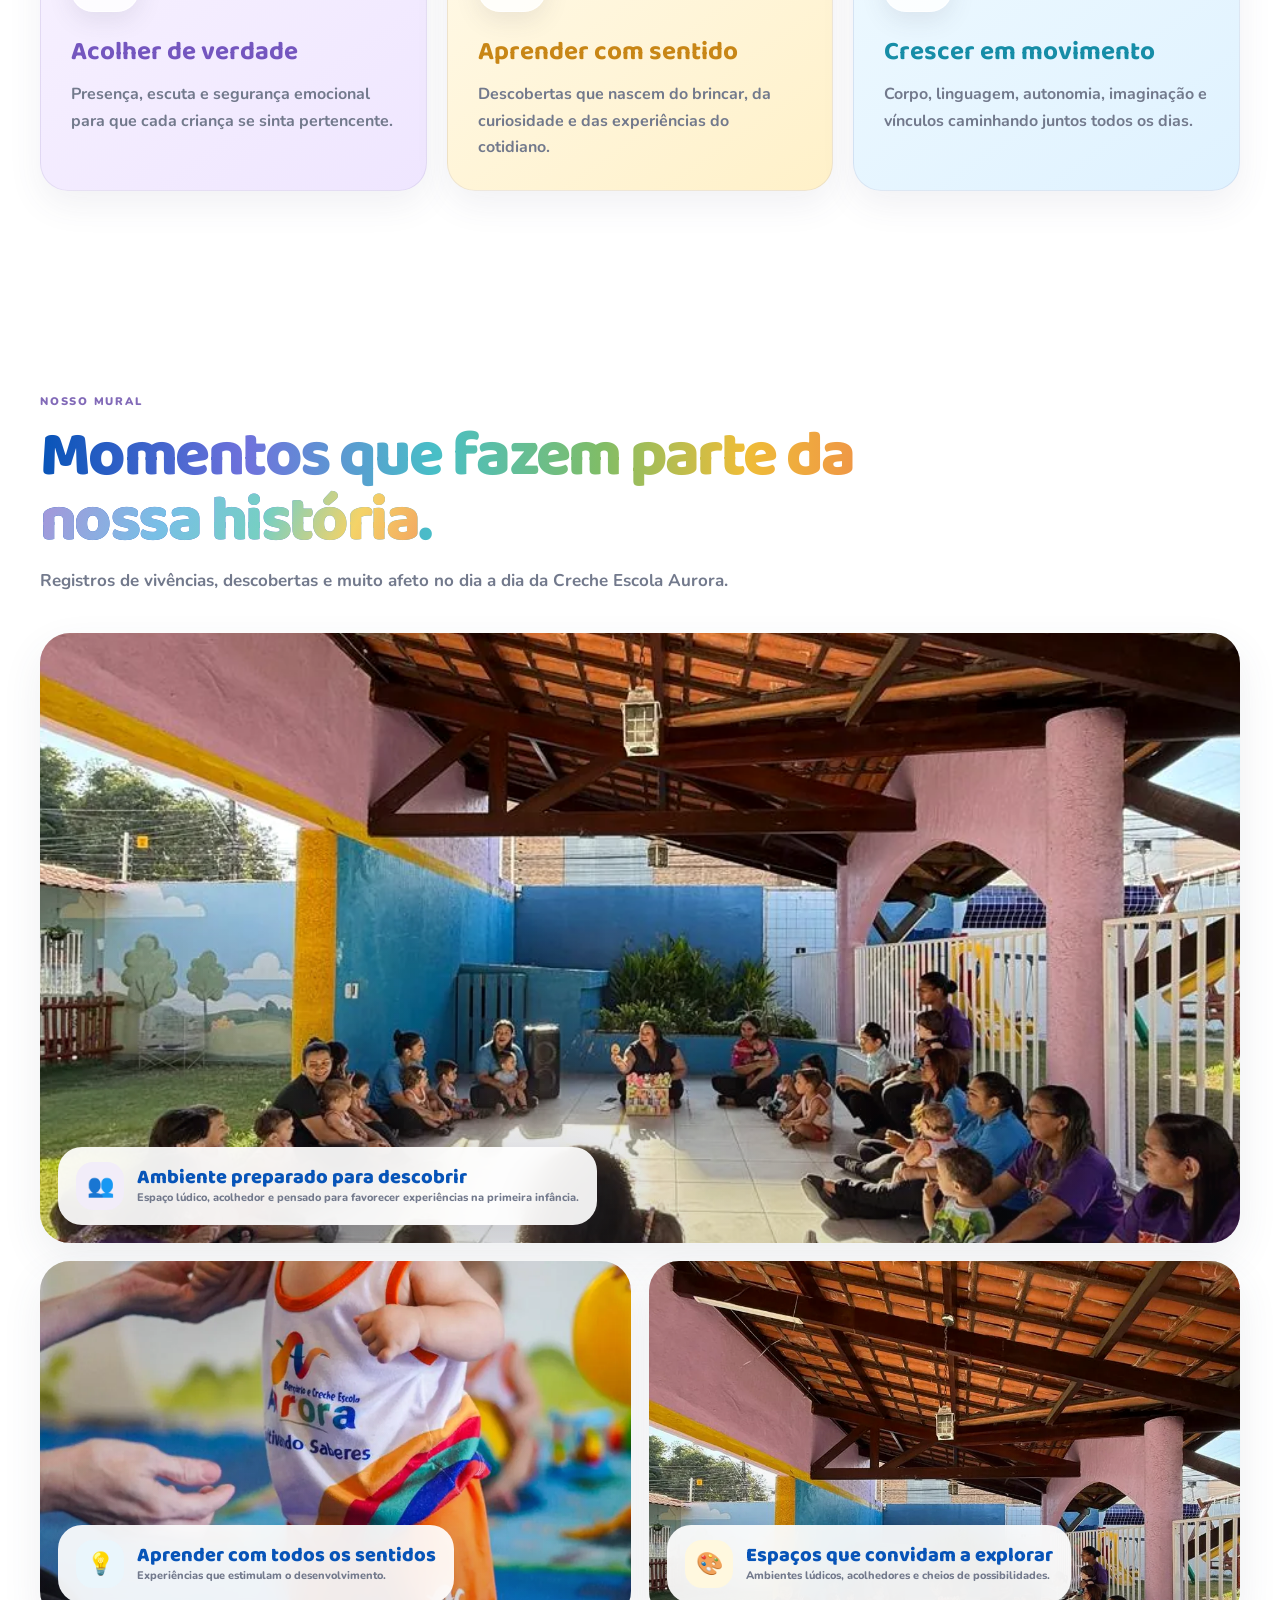
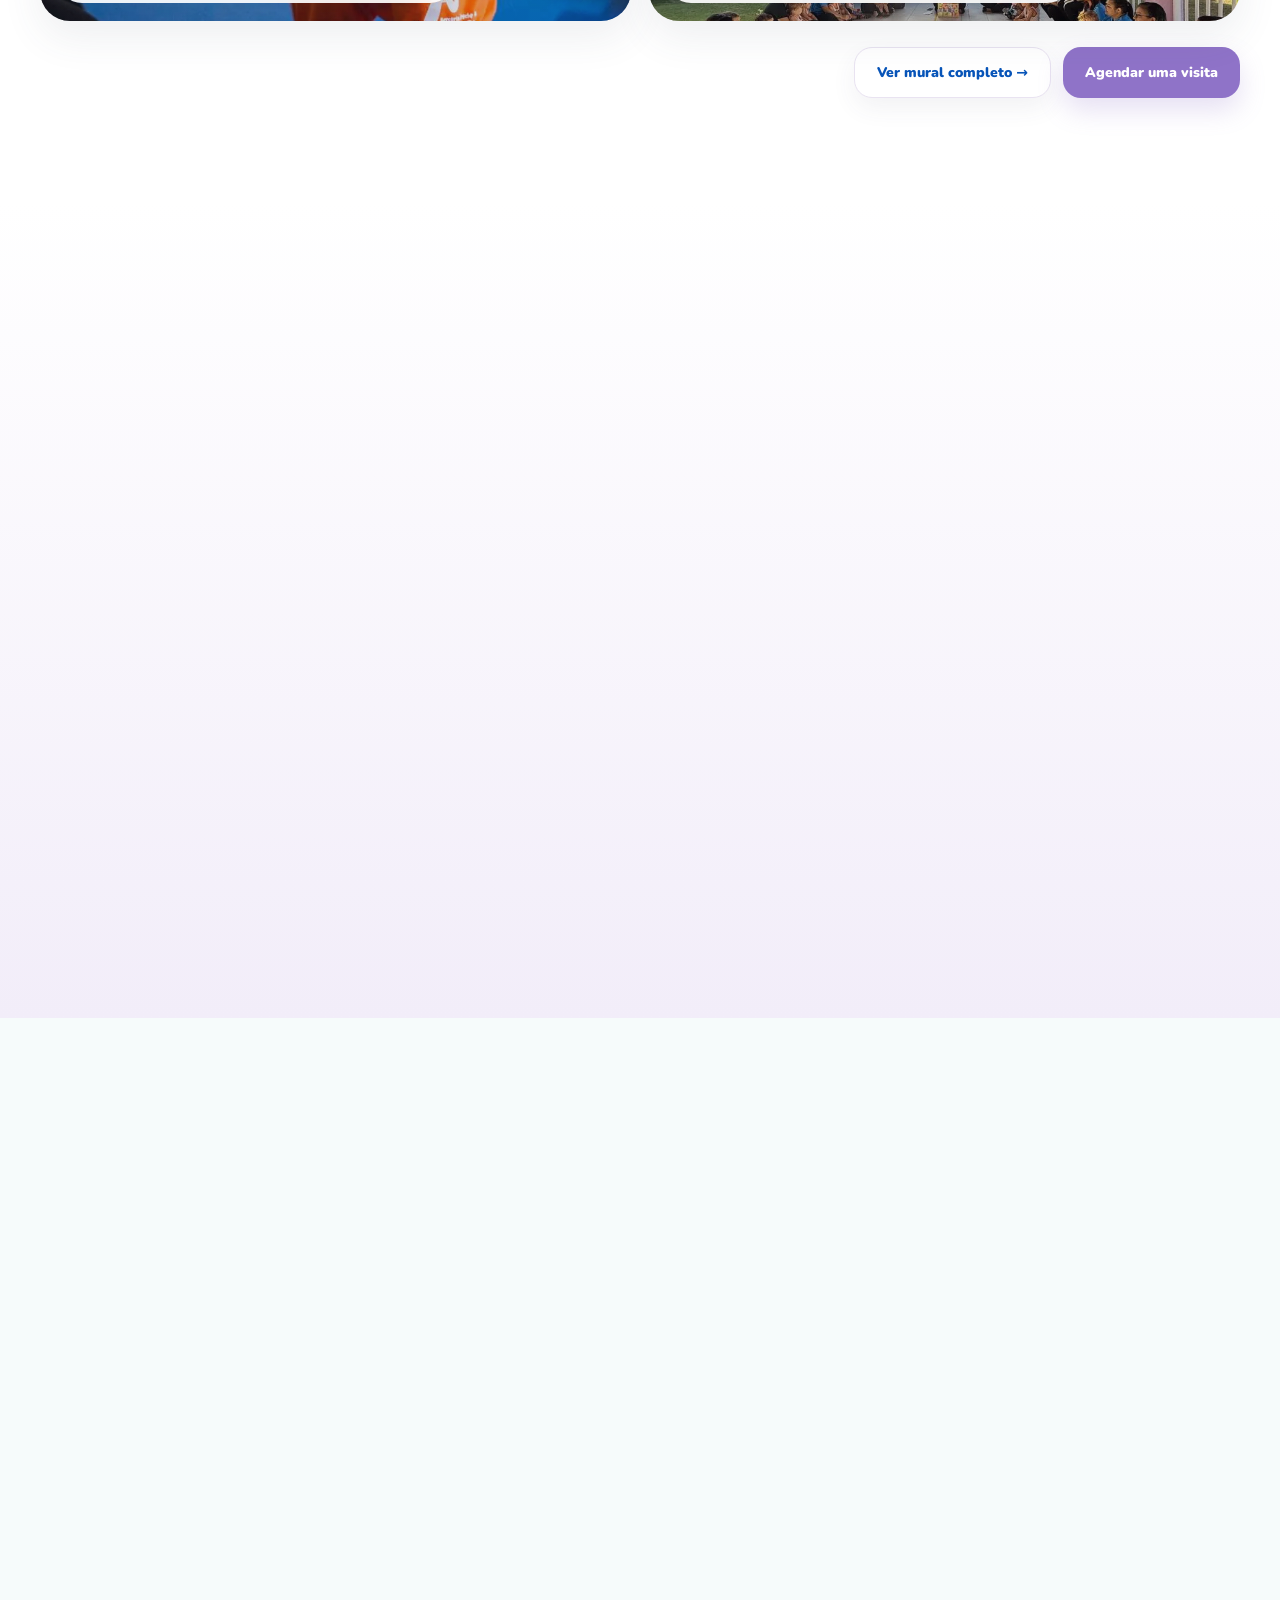
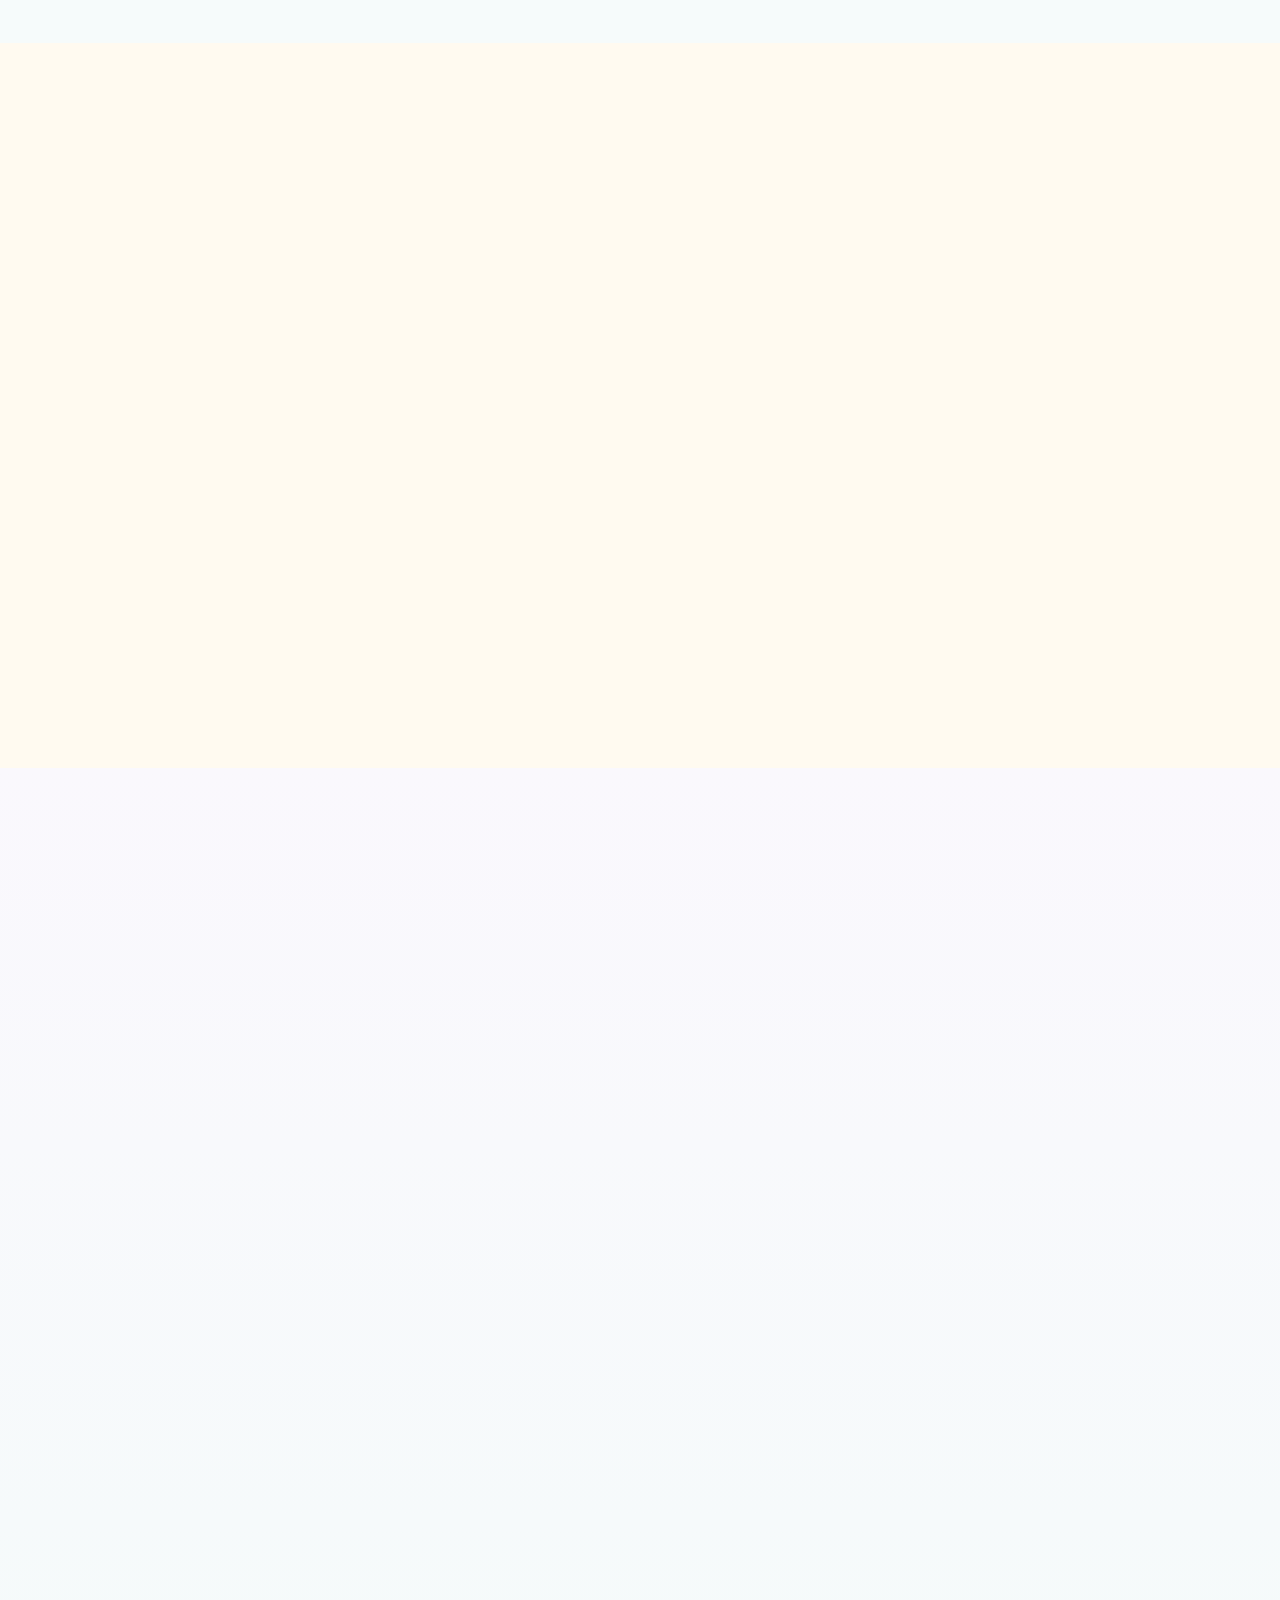
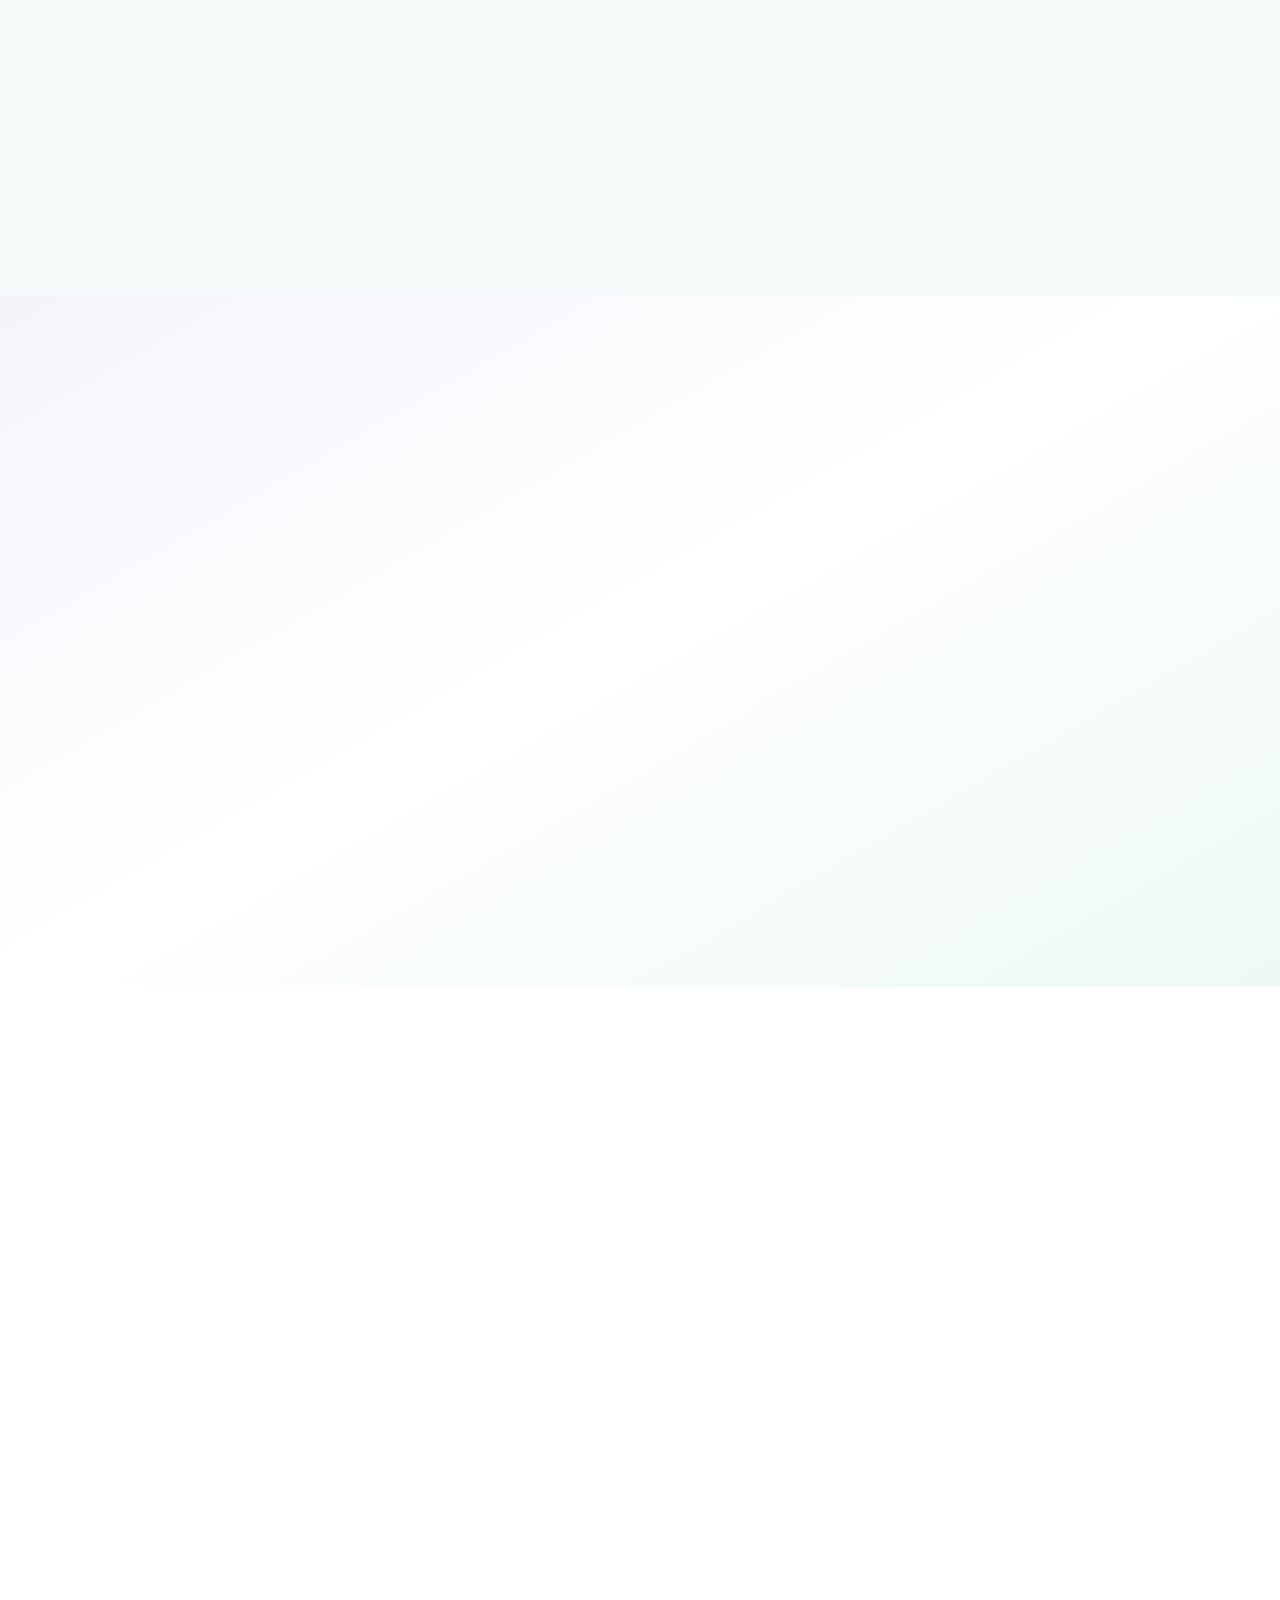
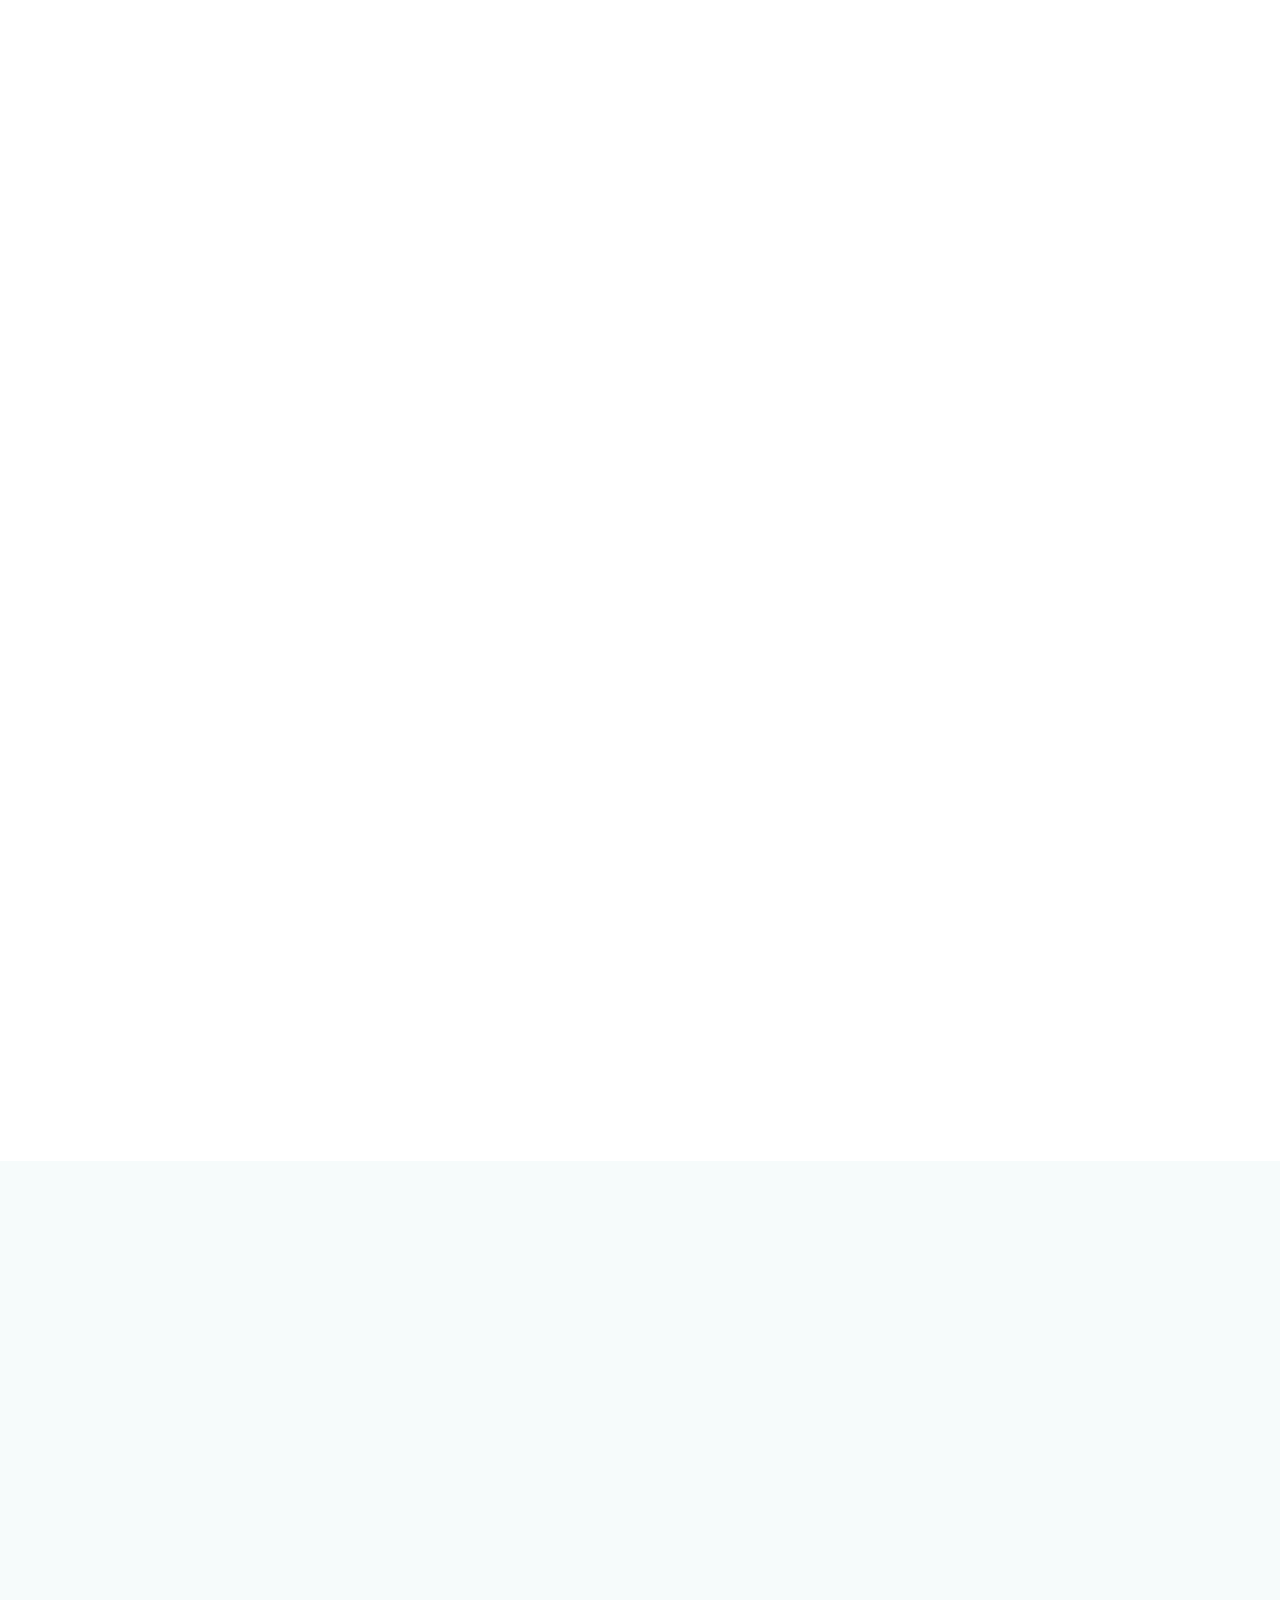
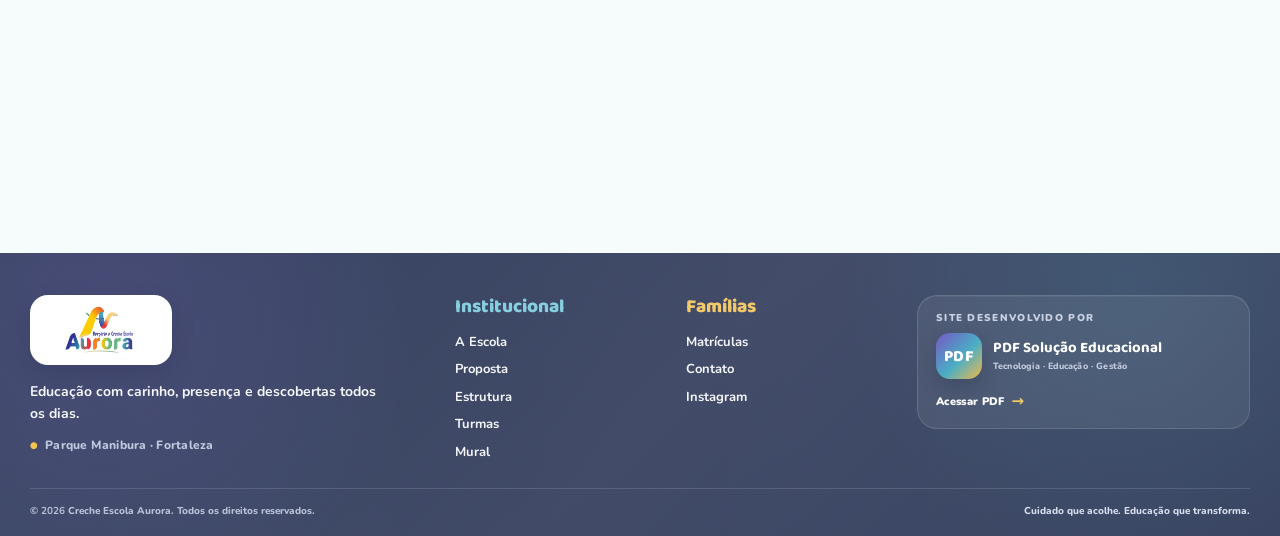
==== commit a97ecc84: "perf: tira Google Fonts do caminho critico e otimiza LCP" ====
--- a/index.html
+++ b/index.html
@@ -19,7 +19,9 @@
   <meta property="og:image" content="https://crecheescolaaurora.com.br/aurora-logo-oficial.webp">
   <link rel="preconnect" href="https://fonts.googleapis.com">
   <link rel="preconnect" href="https://fonts.gstatic.com" crossorigin>
-  <link href="https://fonts.googleapis.com/css2?family=Baloo+2:wght@600;700;800&family=Nunito:wght@500;600;700;800;900&display=swap" rel="stylesheet">
+  <link rel="preload" as="style" href="https://fonts.googleapis.com/css2?family=Baloo+2:wght@600;700;800&family=Nunito:wght@500;600;700;800;900&display=swap">
+  <link href="https://fonts.googleapis.com/css2?family=Baloo+2:wght@600;700;800&family=Nunito:wght@500;600;700;800;900&display=swap" rel="stylesheet" media="print" onload="this.media='all'">
+  <noscript><link href="https://fonts.googleapis.com/css2?family=Baloo+2:wght@600;700;800&family=Nunito:wght@500;600;700;800;900&display=swap" rel="stylesheet"></noscript>
   <link rel="stylesheet" href="styles.css">
   <script type="application/ld+json">
   {
@@ -84,7 +86,7 @@
         </div>
         <div class="hero-art">
           <div class="hero-facade-card" aria-label="Fachada da Creche Escola Aurora">
-            <img src="assets/mural/aurora-fachada-hero.webp" alt="Fachada da Creche Escola Aurora no Parque Manibura" width="1000" height="563" fetchpriority="high" decoding="async">
+            <img src="assets/mural/aurora-fachada-hero.webp" alt="Fachada da Creche Escola Aurora no Parque Manibura" width="1000" height="563" fetchpriority="high" decoding="async" sizes="(max-width: 640px) 100vw, (max-width: 980px) 620px, 56vw">
             <a class="hero-facade-badge" href="https://www.google.com/maps/search/?api=1&query=R.%20Rep%C3%BAblica%20da%20Arm%C3%AAnia%2C%20930%2C%20Parque%20Manibura%2C%20Fortaleza%20-%20CE%2C%2060821-760" target="_blank" rel="noopener" aria-label="Abrir localização do Aurora no Google Maps">📍 Parque Manibura · Fortaleza ↗</a>
             <div class="hero-facade-caption">
               <div><small>CONHEÇA O AURORA</small><strong>Um espaço feito para acolher, brincar e aprender.</strong></div>
--- a/styles.css
+++ b/styles.css
@@ -1528,3 +1528,5 @@
 body.mural-body .mural-carousel-image>img{object-fit:contain;object-position:center;background:#f0edf7}
 @media(max-width:1130px){body.mural-body .mural-carousel-thumbnails{grid-template-columns:repeat(4,minmax(0,1fr))!important}}
 @media(max-width:720px){body.mural-body .mural-carousel-thumbnails{grid-template-columns:repeat(2,minmax(0,1fr))!important;gap:10px!important}body.mural-body .mural-carousel-thumb img{height:134px}}
+
+@supports (content-visibility:auto){main > .section{content-visibility:auto;contain-intrinsic-size:900px}}
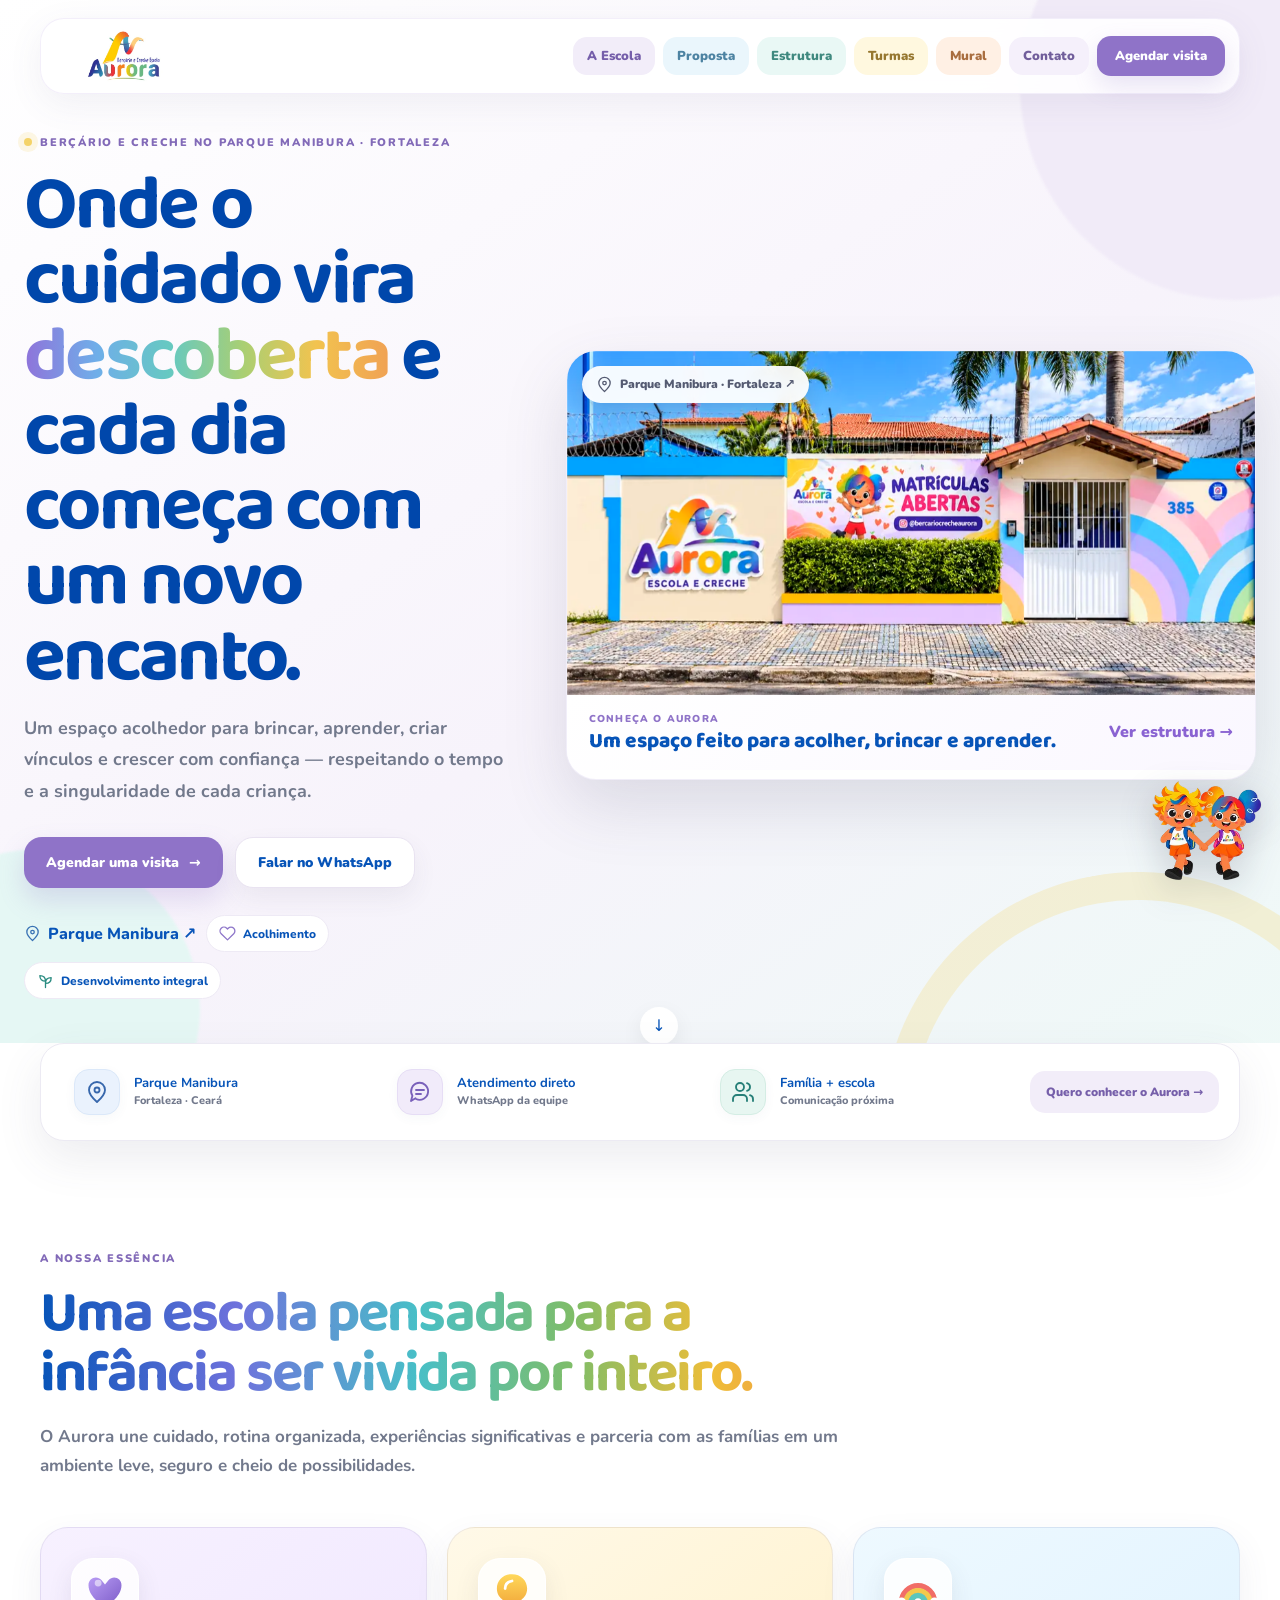
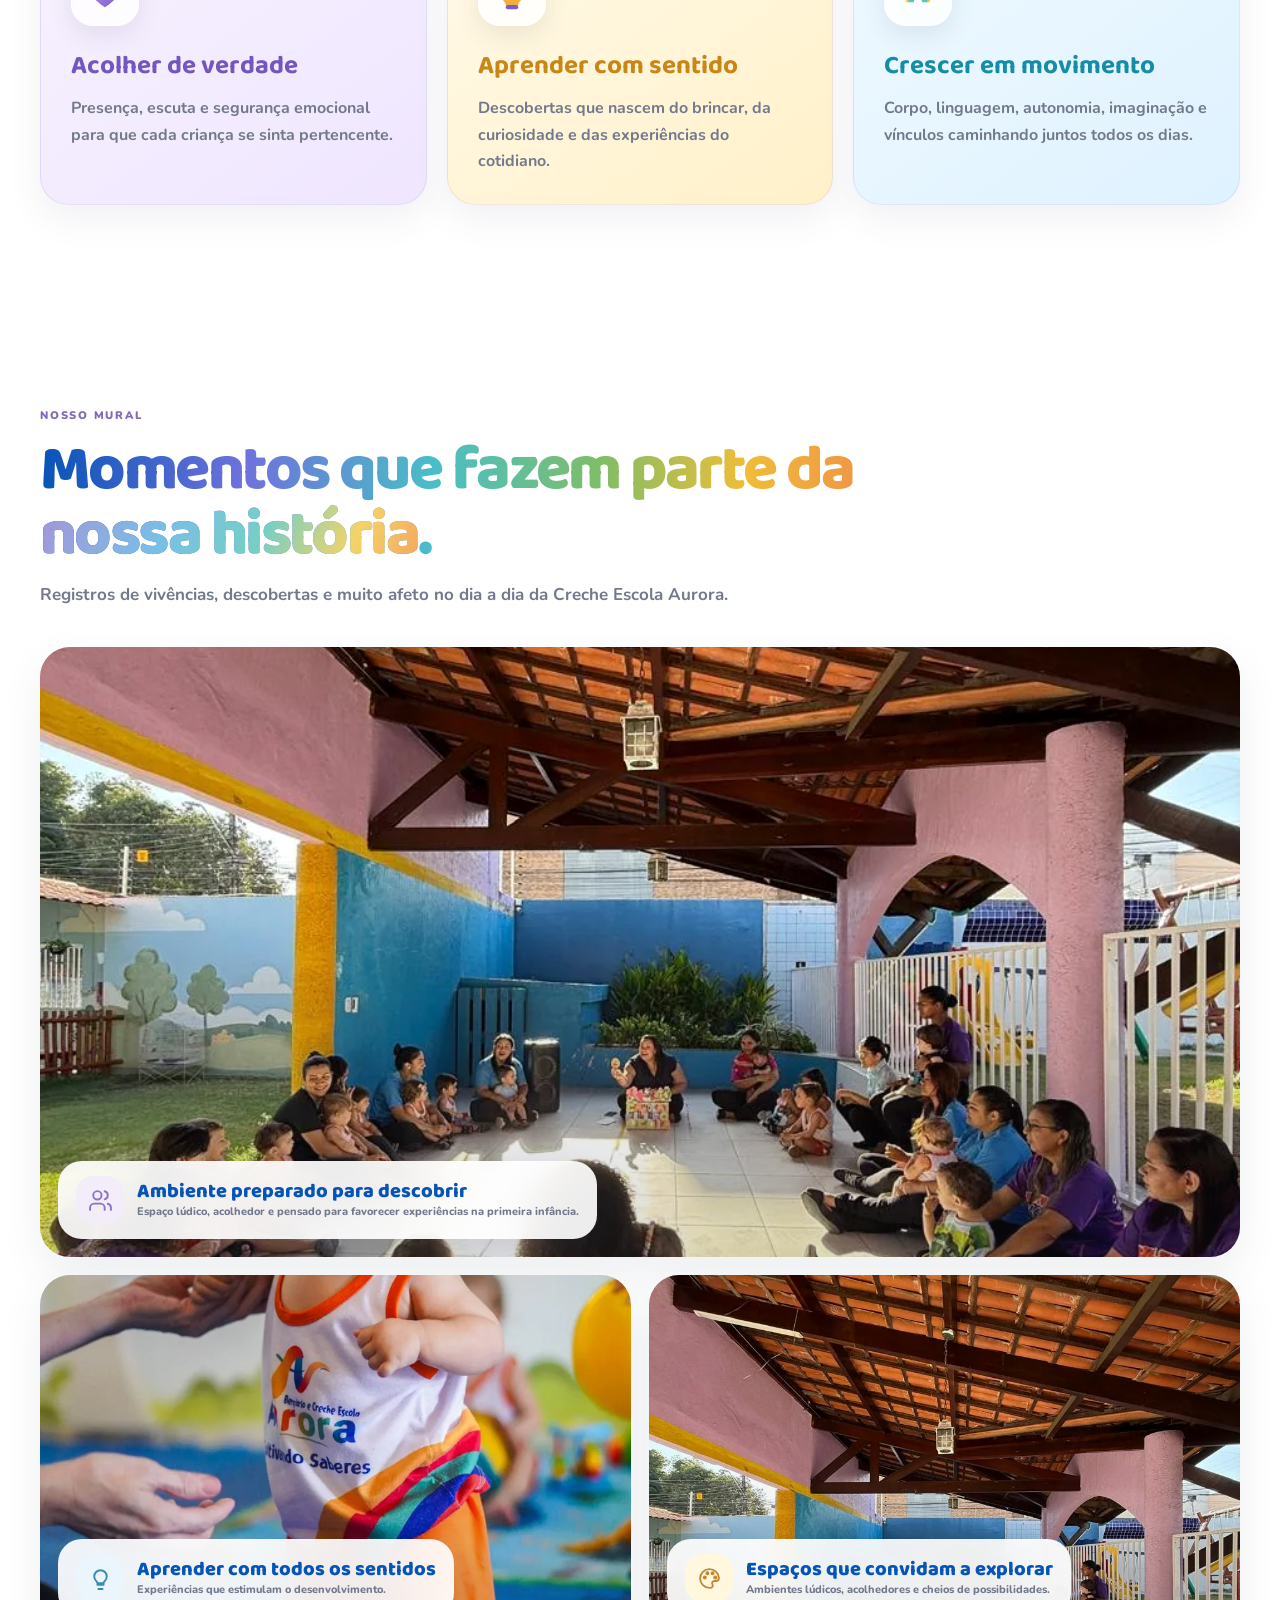
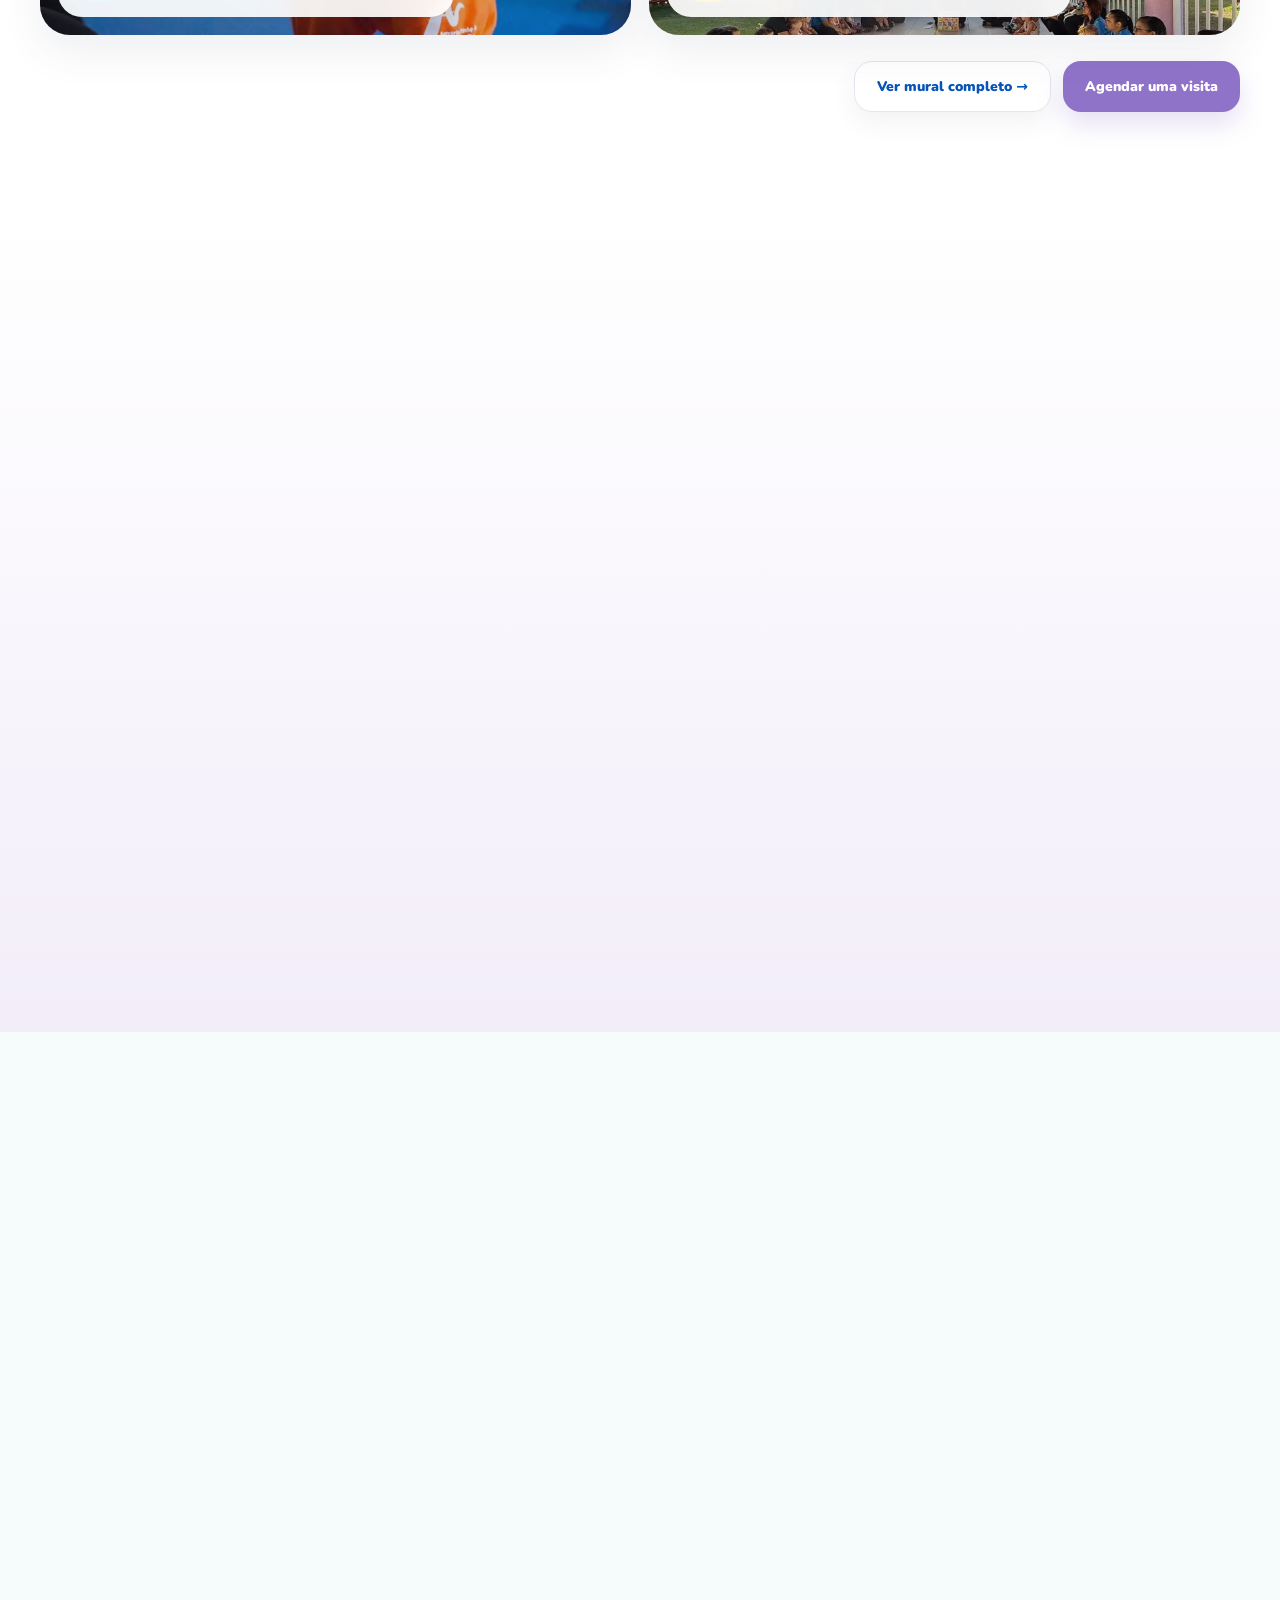
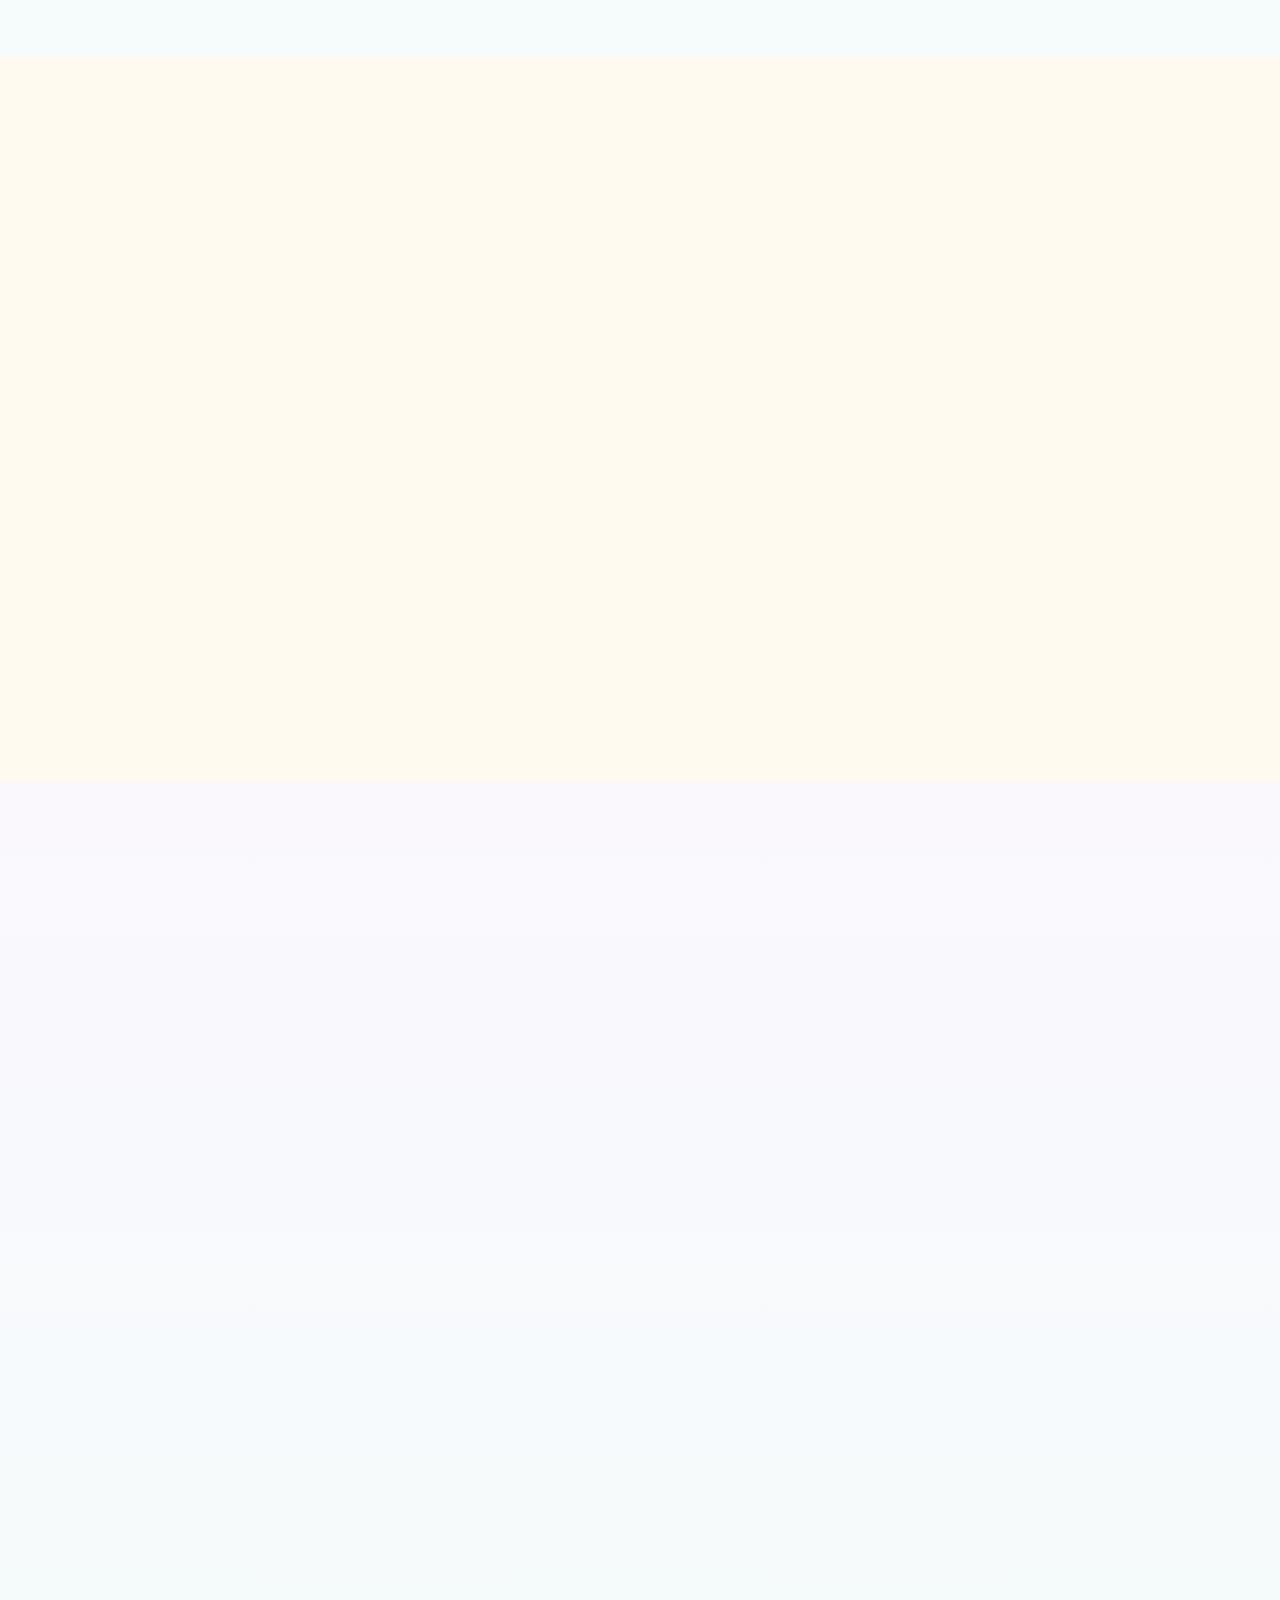
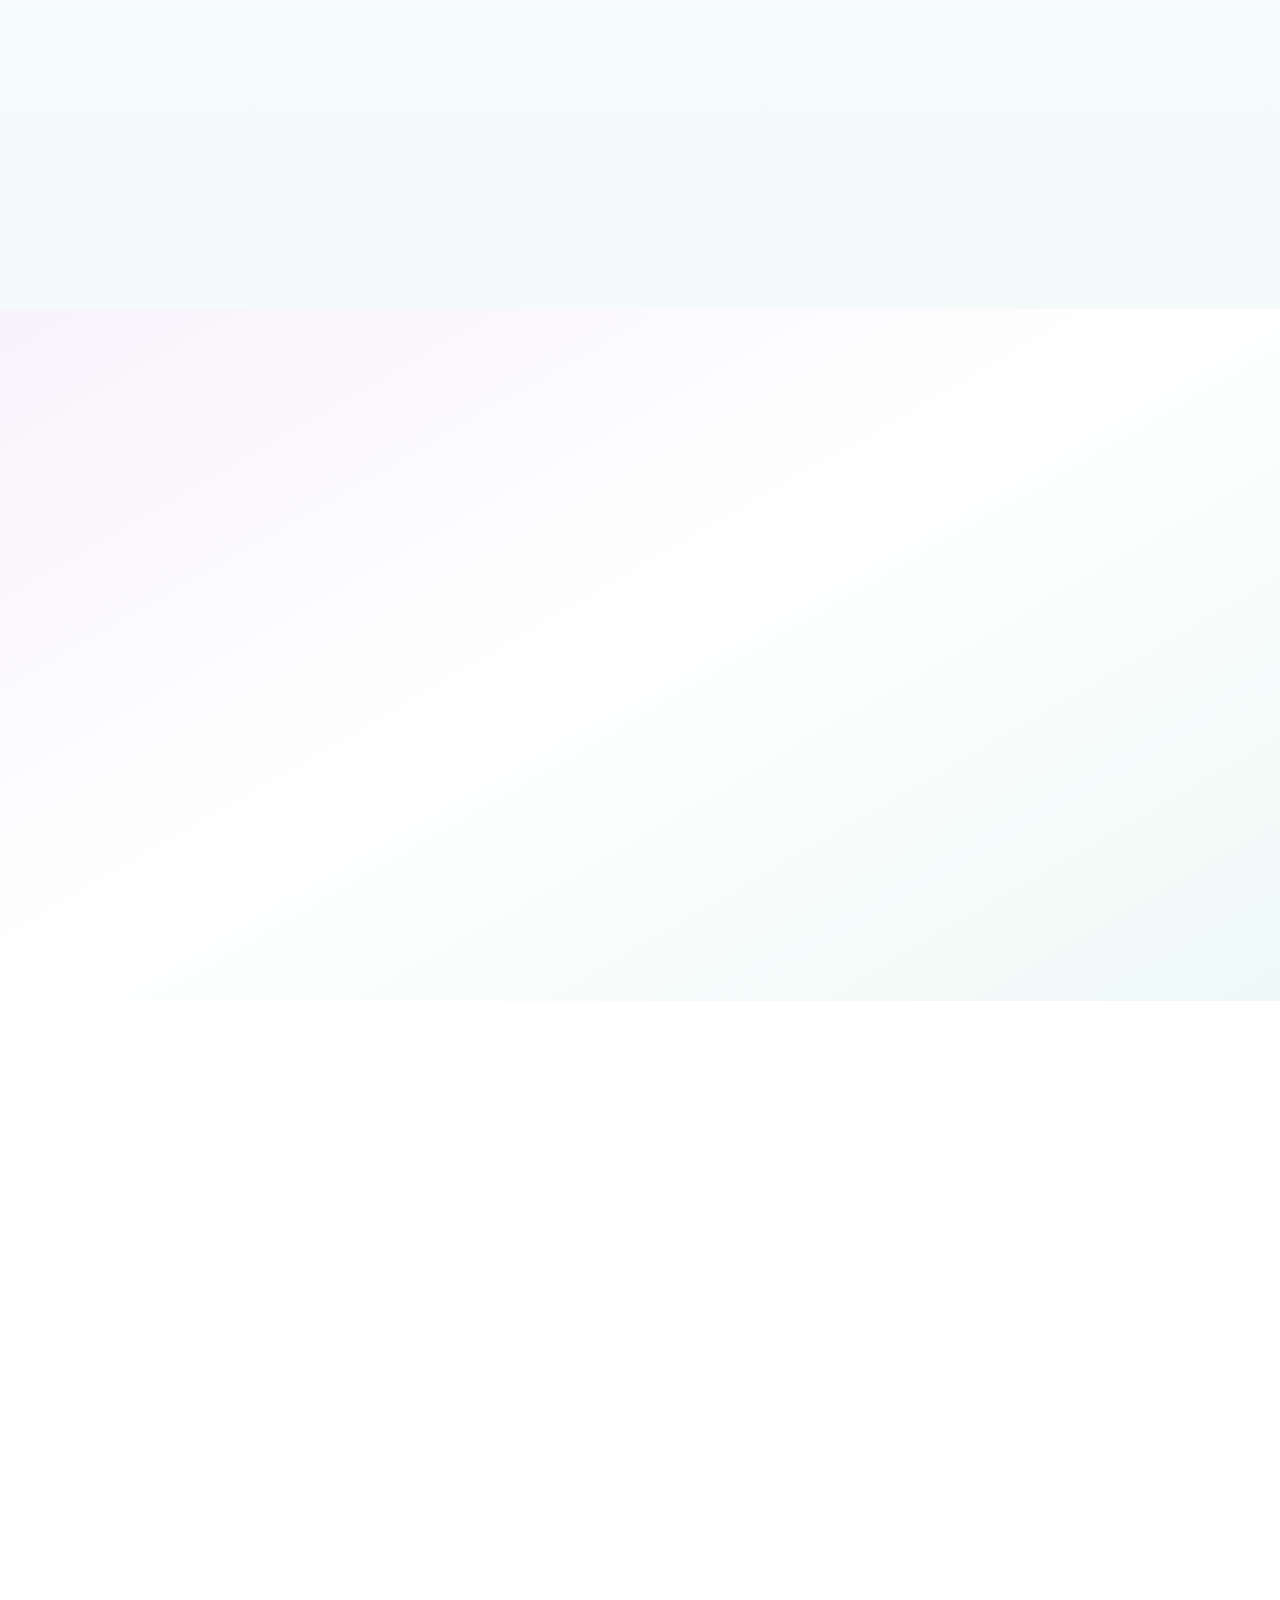
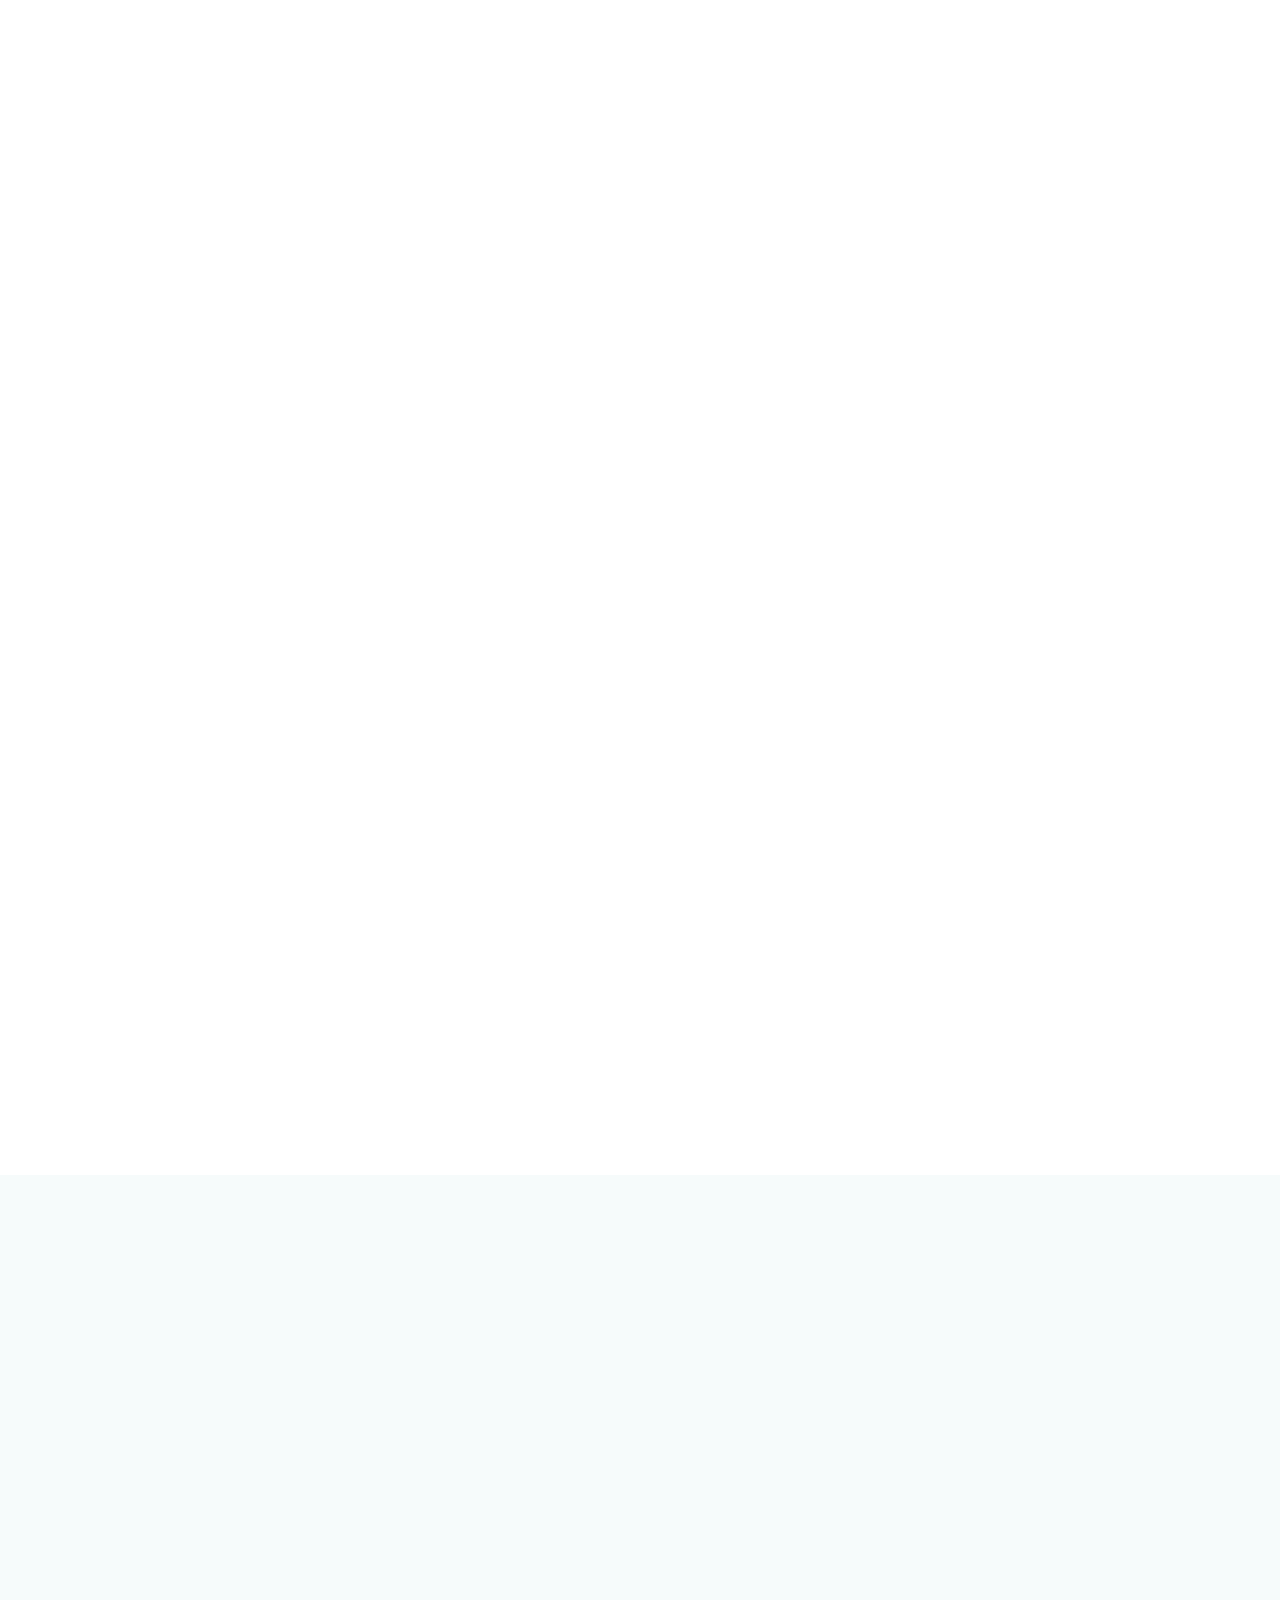
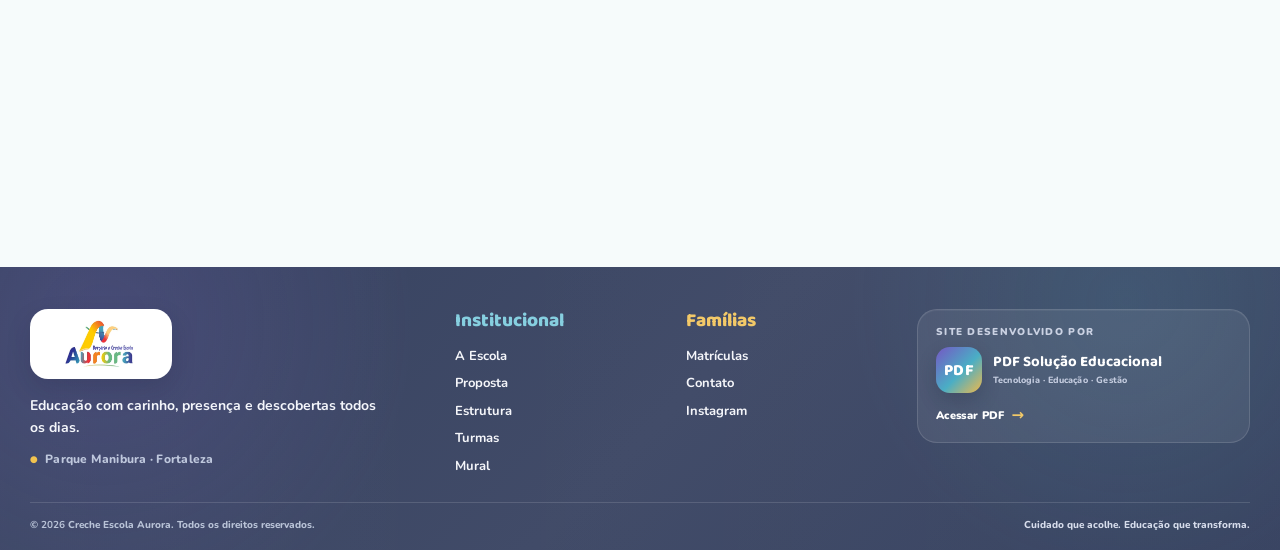
==== commit dc2cbccb: "style: replace emoji UI with professional icons on Aurora mobile homepage" ====
--- a/index.html
+++ b/index.html
@@ -4,48 +4,76 @@
   <meta charset="UTF-8">
   <meta name="viewport" content="width=device-width,initial-scale=1">
   <meta name="theme-color" content="#aa91d8">
-  <link rel="icon" href="/favicon.svg" type="image/svg+xml">
+  <link rel="icon" href="/favicon.svg" type="image/svg+xml" sizes="any">
   <link rel="shortcut icon" href="/favicon.svg" type="image/svg+xml">
   <link rel="manifest" href="/site.webmanifest">
+  <meta name="robots" content="index,follow,max-image-preview:large,max-snippet:-1,max-video-preview:-1">
   <link rel="preload" as="image" href="/assets/mural/aurora-fachada-hero.webp" type="image/webp" fetchpriority="high">
-  <meta name="description" content="Berçário e Creche Escola Aurora no Parque Manibura, Fortaleza. Acolhimento, aprendizagem lúdica e desenvolvimento integral. Agende uma visita.">
-  <title>Creche e Berçário no Parque Manibura | Aurora Fortaleza</title><link rel="canonical" href="https://crecheescolaaurora.com.br/">
-  <meta property="og:title" content="Creche Escola Aurora | Parque Manibura, Fortaleza">
-  <meta property="og:description" content="Acolhimento, aprendizagem lúdica e desenvolvimento integral na primeira infância. Agende uma visita ao Aurora.">
+  <meta name="description" content="Berçário e Creche Escola Aurora no Parque Manibura, Fortaleza. Educação Infantil com acolhimento, aprendizagem e desenvolvimento integral. Agende uma visita.">
+  <title>Berçário e Creche Escola Aurora | Parque Manibura, Fortaleza</title><link rel="canonical" href="https://crecheescolaaurora.com.br/">
+  <meta property="og:title" content="Berçário e Creche Escola Aurora | Fortaleza">
+  <meta property="og:description" content="Educação Infantil no Parque Manibura, em Fortaleza, com acolhimento, aprendizagem lúdica e desenvolvimento integral.">
   <meta property="og:type" content="website">
   <meta property="og:url" content="https://crecheescolaaurora.com.br/">
   <meta property="og:locale" content="pt_BR">
-  <meta property="og:site_name" content="Creche Escola Aurora">
-  <meta property="og:image" content="https://crecheescolaaurora.com.br/aurora-logo-oficial.webp">
+  <meta property="og:site_name" content="Berçário e Creche Escola Aurora">
+  <meta property="og:image" content="https://crecheescolaaurora.com.br/assets/mural/aurora-fachada-hero.webp">
   <link rel="preconnect" href="https://fonts.googleapis.com">
   <link rel="preconnect" href="https://fonts.gstatic.com" crossorigin>
-  <link rel="preload" as="style" href="https://fonts.googleapis.com/css2?family=Baloo+2:wght@600;700;800&family=Nunito:wght@500;600;700;800;900&display=swap">
-  <link href="https://fonts.googleapis.com/css2?family=Baloo+2:wght@600;700;800&family=Nunito:wght@500;600;700;800;900&display=swap" rel="stylesheet" media="print" onload="this.media='all'">
-  <noscript><link href="https://fonts.googleapis.com/css2?family=Baloo+2:wght@600;700;800&family=Nunito:wght@500;600;700;800;900&display=swap" rel="stylesheet"></noscript>
+  <link rel="preload" as="style" href="https://fonts.googleapis.com/css2?family=Baloo+2:wght@600;700;800&family=Nunito:wght@500;600;700;800;900&display=optional">
+  <link href="https://fonts.googleapis.com/css2?family=Baloo+2:wght@600;700;800&family=Nunito:wght@500;600;700;800;900&display=optional" rel="stylesheet" media="print" onload="this.media='all'">
+  <noscript><link href="https://fonts.googleapis.com/css2?family=Baloo+2:wght@600;700;800&family=Nunito:wght@500;600;700;800;900&display=optional" rel="stylesheet"></noscript>
   <link rel="stylesheet" href="styles.css">
+  <link rel="stylesheet" href="aurora-icons.css">
   <script type="application/ld+json">
   {
     "@context":"https://schema.org",
-    "@type":"School",
-    "name":"Creche Escola Aurora",
-    "logo":"https://crecheescolaaurora.com.br/aurora-logo-oficial.webp",
-    "image":"https://crecheescolaaurora.com.br/aurora-logo-oficial.webp",
-    "url":"https://crecheescolaaurora.com.br/",
-    "description":"Berçário e creche escola no Parque Manibura, em Fortaleza.",
-    "telephone":"+55 85 9703-1125",
-    "address":{
-      "@type":"PostalAddress",
-      "streetAddress":"R. República da Armênia, 930",
-      "addressLocality":"Fortaleza",
-      "addressRegion":"CE",
-      "postalCode":"60821-760",
-      "addressCountry":"BR"
-    },
-    "sameAs":["https://www.instagram.com/bercariocrecheaurora/"]
+    "@graph":[
+      {
+        "@type":"WebSite",
+        "@id":"https://crecheescolaaurora.com.br/#website",
+        "url":"https://crecheescolaaurora.com.br/",
+        "name":"Berçário e Creche Escola Aurora",
+        "alternateName":"Aurora",
+        "inLanguage":"pt-BR"
+      },
+      {
+        "@type":"School",
+        "@id":"https://crecheescolaaurora.com.br/#school",
+        "name":"Berçário e Creche Escola Aurora",
+        "alternateName":"Aurora",
+        "url":"https://crecheescolaaurora.com.br/",
+        "logo":"https://crecheescolaaurora.com.br/aurora-logo-oficial.webp",
+        "image":"https://crecheescolaaurora.com.br/assets/mural/aurora-fachada-hero.webp",
+        "description":"Berçário e Creche Escola Aurora no Parque Manibura, em Fortaleza, com acolhimento, aprendizagem e desenvolvimento integral na Educação Infantil.",
+        "telephone":"+55 85 9703-1125",
+        "foundingDate":"2021-11-06",
+        "address":{
+          "@type":"PostalAddress",
+          "streetAddress":"R. República da Armênia, 930",
+          "addressLocality":"Fortaleza",
+          "addressRegion":"CE",
+          "postalCode":"60821-760",
+          "addressCountry":"BR"
+        },
+        "hasMap":"https://www.google.com/maps/search/?api=1&query=R.%20Rep%C3%BAblica%20da%20Arm%C3%AAnia%2C%20930%2C%20Parque%20Manibura%2C%20Fortaleza%20-%20CE%2C%2060821-760",
+        "sameAs":["https://www.instagram.com/bercariocrecheaurora/"]
+      }
+    ]
   }
   </script>
 </head>
 <body>
+  <!-- Ícones vetoriais institucionais: traços uniformes, sem emojis de sistema -->
+  <svg class="aurora-icon-sprite" xmlns="http://www.w3.org/2000/svg" aria-hidden="true" focusable="false">
+    <symbol id="aur-icon-map-pin" viewBox="0 0 24 24"><path d="M20 10c0 5-8 12-8 12S4 15 4 10a8 8 0 1 1 16 0Z"/><circle cx="12" cy="10" r="2.5"/></symbol>
+    <symbol id="aur-icon-message" viewBox="0 0 24 24"><path d="M7.5 18.2 3 21l1.4-5.2A8.5 8.5 0 1 1 8 19"/><path d="M8 10h8M8 14h5"/></symbol>
+    <symbol id="aur-icon-users" viewBox="0 0 24 24"><path d="M16 21v-2a4 4 0 0 0-4-4H6a4 4 0 0 0-4 4v2"/><circle cx="9" cy="7" r="4"/><path d="M22 21v-2a4 4 0 0 0-3-3.87M16 3.13a4 4 0 0 1 0 7.75"/></symbol>
+    <symbol id="aur-icon-heart" viewBox="0 0 24 24"><path d="M20.8 4.6a5.5 5.5 0 0 0-7.8 0L12 5.7l-1.1-1.1a5.5 5.5 0 0 0-7.8 7.8L12 21l8.8-8.6a5.5 5.5 0 0 0 0-7.8Z"/></symbol>
+    <symbol id="aur-icon-sprout" viewBox="0 0 24 24"><path d="M12 22v-9M12 13C7 13 4 10 4 5c5 0 8 3 8 8ZM12 16c0-5 3-8 8-8 0 5-3 8-8 8Z"/></symbol>
+    <symbol id="aur-icon-lightbulb" viewBox="0 0 24 24"><path d="M9 18h6M10 22h4M8 14.5C6.7 13.3 6 11.7 6 10a6 6 0 0 1 12 0c0 1.7-.7 3.3-2 4.5-.6.6-1 1.1-1 2H9c0-.9-.4-1.4-1-2Z"/></symbol>
+    <symbol id="aur-icon-palette" viewBox="0 0 24 24"><path d="M12 3a9 9 0 1 0 0 18h1a2.2 2.2 0 0 0 1.8-3.4 2.1 2.1 0 0 1 1.8-3.2H18a3 3 0 0 0 3-3A9 9 0 0 0 12 3Z"/><circle cx="7.5" cy="11" r="1"/><circle cx="10" cy="7" r="1"/><circle cx="15" cy="7" r="1"/><circle cx="17.5" cy="11" r="1"/></symbol>
+  </svg>
   <header class="site-header" id="topo">
     <div class="nav-shell">
       <a class="brand-link" href="#inicio" aria-label="Aurora - início">
@@ -79,15 +107,15 @@
             <a class="button button-soft" href="https://wa.me/558597031125?text=Olá!%20Gostaria%20de%20informações%20sobre%20matrículas%20na%20Aurora." target="_blank" rel="noopener">Falar no WhatsApp</a>
           </div>
           <div class="hero-tags">
-            <a class="hero-location-tag" href="https://www.google.com/maps/search/?api=1&query=R.%20Rep%C3%BAblica%20da%20Arm%C3%AAnia%2C%20930%2C%20Parque%20Manibura%2C%20Fortaleza%20-%20CE%2C%2060821-760" target="_blank" rel="noopener" aria-label="Abrir localização do Aurora no Google Maps">📍 Parque Manibura ↗</a>
-            <span>💛 Acolhimento</span>
-            <span>🌱 Desenvolvimento integral</span>
+            <a class="hero-location-tag" href="https://www.google.com/maps/search/?api=1&query=R.%20Rep%C3%BAblica%20da%20Arm%C3%AAnia%2C%20930%2C%20Parque%20Manibura%2C%20Fortaleza%20-%20CE%2C%2060821-760" target="_blank" rel="noopener" aria-label="Abrir localização do Aurora no Google Maps"><svg class="aurora-ui-icon" aria-hidden="true" focusable="false"><use href="#aur-icon-map-pin"></use></svg> Parque Manibura ↗</a>
+            <span class="aurora-hero-chip"><svg class="aurora-ui-icon" aria-hidden="true" focusable="false"><use href="#aur-icon-heart"></use></svg> Acolhimento</span>
+            <span class="aurora-hero-chip"><svg class="aurora-ui-icon" aria-hidden="true" focusable="false"><use href="#aur-icon-sprout"></use></svg> Desenvolvimento integral</span>
           </div>
         </div>
         <div class="hero-art">
           <div class="hero-facade-card" aria-label="Fachada da Creche Escola Aurora">
             <img src="assets/mural/aurora-fachada-hero.webp" alt="Fachada da Creche Escola Aurora no Parque Manibura" width="1000" height="563" fetchpriority="high" decoding="async" sizes="(max-width: 640px) 100vw, (max-width: 980px) 620px, 56vw">
-            <a class="hero-facade-badge" href="https://www.google.com/maps/search/?api=1&query=R.%20Rep%C3%BAblica%20da%20Arm%C3%AAnia%2C%20930%2C%20Parque%20Manibura%2C%20Fortaleza%20-%20CE%2C%2060821-760" target="_blank" rel="noopener" aria-label="Abrir localização do Aurora no Google Maps">📍 Parque Manibura · Fortaleza ↗</a>
+            <a class="hero-facade-badge" href="https://www.google.com/maps/search/?api=1&query=R.%20Rep%C3%BAblica%20da%20Arm%C3%AAnia%2C%20930%2C%20Parque%20Manibura%2C%20Fortaleza%20-%20CE%2C%2060821-760" target="_blank" rel="noopener" aria-label="Abrir localização do Aurora no Google Maps"><svg class="aurora-ui-icon" aria-hidden="true" focusable="false"><use href="#aur-icon-map-pin"></use></svg> Parque Manibura · Fortaleza ↗</a>
             <div class="hero-facade-caption">
               <div><small>CONHEÇA O AURORA</small><strong>Um espaço feito para acolher, brincar e aprender.</strong></div>
               <a class="hero-structure-link" href="estrutura.html">Ver estrutura →</a>
@@ -100,9 +128,9 @@
 
     <section class="trust-strip" aria-label="Informações rápidas">
       <div class="trust-shell">
-        <div><span>📍</span><p><strong>Parque Manibura</strong><small>Fortaleza · Ceará</small></p></div>
-        <div><span>💬</span><p><strong>Atendimento direto</strong><small>WhatsApp da equipe</small></p></div>
-        <div><span>🤝</span><p><strong>Família + escola</strong><small>Comunicação próxima</small></p></div>
+        <div><span class="aurora-trust-icon aurora-trust-icon--location"><svg class="aurora-ui-icon" aria-hidden="true" focusable="false"><use href="#aur-icon-map-pin"></use></svg></span><p><strong>Parque Manibura</strong><small>Fortaleza · Ceará</small></p></div>
+        <div><span class="aurora-trust-icon aurora-trust-icon--message"><svg class="aurora-ui-icon" aria-hidden="true" focusable="false"><use href="#aur-icon-message"></use></svg></span><p><strong>Atendimento direto</strong><small>WhatsApp da equipe</small></p></div>
+        <div><span class="aurora-trust-icon aurora-trust-icon--family"><svg class="aurora-ui-icon" aria-hidden="true" focusable="false"><use href="#aur-icon-users"></use></svg></span><p><strong>Família + escola</strong><small>Comunicação próxima</small></p></div>
         <a href="#agendar">Quero conhecer o Aurora →</a>
       </div>
     </section>
@@ -134,21 +162,21 @@
           <a class="mural-home-card featured reveal" href="mural.html" aria-label="Ver Mural Aurora">
             <img src="assets/mural/aurora-vivencias-em-grupo.webp" alt="Ambiente pedagógico da Creche Escola Aurora com criança em atividade sensorial" loading="lazy" decoding="async">
             <div class="mural-home-caption">
-              <span class="caption-icon lilac">👥</span>
+              <span class="caption-icon lilac"><svg class="aurora-ui-icon" aria-hidden="true" focusable="false"><use href="#aur-icon-users"></use></svg></span>
               <div><b>Ambiente preparado para descobrir</b><small>Espaço lúdico, acolhedor e pensado para favorecer experiências na primeira infância.</small></div>
             </div>
           </a>
           <a class="mural-home-card reveal" data-delay="60" href="mural.html" aria-label="Ver atividades no Mural Aurora">
             <img src="assets/mural/aurora-primeiros-passos-real.webp" alt="Atividade pedagógica sensorial na Creche Escola Aurora" loading="lazy" decoding="async">
             <div class="mural-home-caption compact">
-              <span class="caption-icon blue">💡</span>
+              <span class="caption-icon blue"><svg class="aurora-ui-icon" aria-hidden="true" focusable="false"><use href="#aur-icon-lightbulb"></use></svg></span>
               <div><b>Aprender com todos os sentidos</b><small>Experiências que estimulam o desenvolvimento.</small></div>
             </div>
           </a>
           <a class="mural-home-card reveal" data-delay="120" href="mural.html" aria-label="Ver espaços no Mural Aurora">
             <img src="assets/mural/aurora-vivencias-em-grupo.webp" alt="Espaço pedagógico da Creche Escola Aurora" loading="lazy" decoding="async">
             <div class="mural-home-caption compact">
-              <span class="caption-icon yellow">🎨</span>
+              <span class="caption-icon yellow"><svg class="aurora-ui-icon" aria-hidden="true" focusable="false"><use href="#aur-icon-palette"></use></svg></span>
               <div><b>Espaços que convidam a explorar</b><small>Ambientes lúdicos, acolhedores e cheios de possibilidades.</small></div>
             </div>
           </a>
@@ -244,7 +272,7 @@
           </ul>
         </div>
         <form class="lead-form reveal" data-delay="100" data-form-source="Home">
-          <div class="form-heading"><span>🌈</span><div><strong>Quero conhecer o Aurora</strong><small>Leva menos de 1 minuto.</small></div></div>
+          <div class="form-heading"><span class="aurora-form-icon"><img src="assets/icons/rainbow.svg" alt="" aria-hidden="true" width="30" height="30"></span><div><strong>Quero conhecer o Aurora</strong><small>Leva menos de 1 minuto.</small></div></div>
           <label>Nome do responsável<input name="responsavel" autocomplete="name" required placeholder="Como podemos chamar você?"></label>
           <label>Nome da criança<input name="crianca" autocomplete="off" placeholder="Opcional"></label>
           <div class="form-grid">
@@ -272,7 +300,7 @@
         <div class="family-visual">
           <figure class="family-photo-card">
             <img src="/assets/mural/aurora-bebe-familia.webp?v=20261007-1827" alt="Bebê da Creche Escola Aurora em momento de descoberta e brincadeira" loading="eager" fetchpriority="high">
-            <figcaption><span>💛</span><strong>Brincar, aprender e crescer juntos!</strong></figcaption>
+            <figcaption><span class="aurora-family-icon"><svg class="aurora-ui-icon" aria-hidden="true" focusable="false"><use href="#aur-icon-heart"></use></svg></span><strong>Brincar, aprender e crescer juntos!</strong></figcaption>
           </figure>
           <span class="mini-star one">★</span><span class="mini-star two">✦</span>
         </div>
@@ -310,7 +338,7 @@
       <div class="section-shell location-grid">
         <div class="section-heading reveal">
           <span class="section-kicker">ONDE ESTAMOS</span>
-          <h2>Umo Aurora pertinho da sua família.</h2>
+          <h2>O Aurora pertinho da sua família.</h2>
           <p>R. República da Armênia, 930<br>Parque Manibura · Fortaleza — CE<br>CEP 60821-760</p>
           <div class="location-actions">
             <a class="button button-primary" href="https://www.google.com/maps/dir/?api=1&destination=R.%20Rep%C3%BAblica%20da%20Arm%C3%AAnia%2C%20930%20-%20Parque%20Manibura%2C%20Fortaleza%20-%20CE%2C%2060821-760" target="_blank" rel="noopener">Traçar rota</a>
@@ -320,7 +348,7 @@
         <div class="map-card reveal" data-delay="100">
           <div class="map-art">
             <span class="map-road road-one"></span><span class="map-road road-two"></span><span class="map-road road-three"></span>
-            <div class="pin"><span>📍</span><strong>Aurora</strong></div>
+            <div class="pin"><span class="aurora-map-icon"><svg class="aurora-ui-icon" aria-hidden="true" focusable="false"><use href="#aur-icon-map-pin"></use></svg></span><strong>Aurora</strong></div>
           </div>
           <small>Parque Manibura · Fortaleza</small>
         </div>
@@ -371,7 +399,7 @@
     </div>
   </footer>
 
-  <a class="mobile-visit-cta" href="#agendar"><span>🌈</span><strong>Agendar uma visita</strong><small>Conheça o Aurora</small></a>
+  <a class="mobile-visit-cta" href="#agendar"><span class="aurora-cta-icon"><img src="assets/icons/rainbow.svg" alt="" aria-hidden="true" width="30" height="30"></span><strong>Agendar uma visita</strong><small>Conheça o Aurora</small></a>
   <a class="aurora-whatsapp-mascot" href="https://wa.me/558597031125?text=Olá!%20Quero%20mais%20informações%20sobre%20a%20Creche%20Escola%20Aurora." target="_blank" rel="noopener" aria-label="Falar com o Aurora no WhatsApp"><img src="aurora-mascotes-whatsapp.webp" alt="Mascotes Aurora — falar no WhatsApp" width="220" height="200" loading="lazy" decoding="async"></a>
   <script src="app.js" defer></script>
 </body>
--- a/styles.css
+++ b/styles.css
@@ -1530,3 +1530,260 @@
 @media(max-width:720px){body.mural-body .mural-carousel-thumbnails{grid-template-columns:repeat(2,minmax(0,1fr))!important;gap:10px!important}body.mural-body .mural-carousel-thumb img{height:134px}}
 
 @supports (content-visibility:auto){main > .section{content-visibility:auto;contain-intrinsic-size:900px}}
+
+
+/* Nossa Estrutura: carrossel */
+.structure-gallery-section{padding:84px 24px 96px;background:linear-gradient(145deg,#fff 0%,#f8f3ff 55%,#eef9f7 100%)}
+.structure-gallery-shell{max-width:1240px;margin:0 auto}
+.structure-gallery-heading{max-width:820px;margin-bottom:28px}
+.structure-gallery-heading h2{font:800 clamp(38px,5vw,60px)/1.02 "Baloo 2",sans-serif;color:#0c56b8;margin:12px 0 10px;letter-spacing:-.03em}
+.structure-gallery-heading p{margin:0;color:var(--muted);font-size:17px;line-height:1.7;font-weight:700}
+.structure-carousel{position:relative}
+.structure-stage{position:relative;border:10px solid #fff;border-radius:34px;background:linear-gradient(135deg,#efe8fb,#e8f8f6);box-shadow:0 24px 60px rgba(71,71,116,.14);overflow:hidden}
+.structure-main-image{display:block;width:100%;height:620px;border:0;padding:0;background:transparent;cursor:zoom-in;overflow:hidden}
+.structure-main-image img{width:100%;height:100%;display:block;object-fit:contain;background:#eef1f5;transition:opacity .18s ease}
+.structure-prev,.structure-next{position:absolute;top:50%;transform:translateY(-50%);z-index:3;width:54px;height:54px;border:0;border-radius:50%;background:rgba(255,255,255,.94);color:#6f55b7;box-shadow:0 10px 28px rgba(0,0,0,.14);font-size:40px;line-height:1;display:grid;place-items:center;cursor:pointer;transition:transform .18s ease,background .18s ease}
+.structure-prev{left:18px}.structure-next{right:18px}
+.structure-prev:hover,.structure-next:hover{transform:translateY(-50%) scale(1.08);background:#fff}
+.structure-counter{position:absolute;right:20px;bottom:18px;z-index:2;background:rgba(19,33,63,.74);color:#fff;border-radius:999px;padding:9px 14px;font:800 13px/1 "Nunito",sans-serif;backdrop-filter:blur(7px)}
+.structure-thumbs{display:flex;gap:12px;overflow-x:auto;scroll-snap-type:x mandatory;padding:18px 2px 12px;scrollbar-width:thin;scrollbar-color:#b7a4de transparent}
+.structure-thumb{flex:0 0 132px;height:92px;border:3px solid transparent;padding:4px;border-radius:18px;background:#fff;box-shadow:0 8px 22px rgba(67,65,105,.09);cursor:pointer;scroll-snap-align:start;transition:transform .16s ease,border-color .16s ease,box-shadow .16s ease}
+.structure-thumb img{width:100%;height:100%;object-fit:cover;border-radius:12px;display:block}
+.structure-thumb:hover{transform:translateY(-3px)}
+.structure-thumb.is-active{border-color:#8e6bd3;box-shadow:0 10px 26px rgba(117,84,187,.22)}
+.structure-thumb:focus-visible,.structure-prev:focus-visible,.structure-next:focus-visible,.structure-main-image:focus-visible{outline:3px solid #7c59ca;outline-offset:3px}
+@media(max-width:900px){.structure-main-image{height:500px}.structure-gallery-section{padding-top:64px}}
+@media(max-width:640px){
+  .structure-gallery-section{padding:54px 16px 68px}
+  .structure-gallery-heading h2{font-size:42px}
+  .structure-gallery-heading p{font-size:15px}
+  .structure-stage{border-width:6px;border-radius:26px}
+  .structure-main-image{height:360px}
+  .structure-prev,.structure-next{width:42px;height:42px;font-size:32px}
+  .structure-prev{left:8px}.structure-next{right:8px}
+  .structure-counter{right:12px;bottom:10px;font-size:11px;padding:8px 11px}
+  .structure-thumb{flex-basis:104px;height:76px;border-radius:15px}
+  .structure-thumb img{border-radius:10px}
+}
+@media(prefers-reduced-motion:reduce){.structure-main-image img,.structure-thumb,.structure-prev,.structure-next{transition:none}}
+
+
+/* Refinamento visual do carrossel da Estrutura */
+.structure-stage{
+  isolation:isolate;
+  min-height:620px;
+  display:grid;
+  place-items:center;
+  background:#edf1f7;
+}
+.structure-backdrop{
+  position:absolute;
+  inset:-28px;
+  z-index:0;
+  background-position:center;
+  background-size:cover;
+  filter:blur(26px) saturate(.9);
+  opacity:.42;
+  transform:scale(1.08);
+  transition:background-image .25s ease,opacity .25s ease;
+}
+.structure-stage::after{
+  content:"";
+  position:absolute;
+  inset:0;
+  z-index:1;
+  background:linear-gradient(90deg,rgba(244,246,251,.72),rgba(255,255,255,.16) 34%,rgba(255,255,255,.16) 66%,rgba(244,246,251,.72));
+  pointer-events:none;
+}
+.structure-main-image{
+  position:relative;
+  z-index:2;
+  height:620px;
+  width:100%;
+  display:grid;
+  place-items:center;
+  background:transparent;
+}
+.structure-main-image img{
+  width:auto;
+  max-width:100%;
+  height:100%;
+  object-fit:contain;
+  border-radius:0;
+  box-shadow:0 18px 48px rgba(32,43,73,.18);
+}
+.structure-stage.is-landscape .structure-main-image img{
+  width:100%;
+  height:100%;
+  object-fit:cover;
+  box-shadow:none;
+}
+.structure-prev,.structure-next,.structure-counter{z-index:4}
+.structure-thumbs{
+  margin-top:8px;
+  padding:16px 4px 10px;
+  gap:10px;
+}
+.structure-thumb{
+  flex:0 0 116px;
+  height:78px;
+  border-radius:16px;
+}
+.structure-thumb img{border-radius:10px}
+@media(max-width:900px){
+  .structure-stage{min-height:500px}
+  .structure-main-image{height:500px}
+}
+@media(max-width:640px){
+  .structure-stage{min-height:390px}
+  .structure-main-image{height:390px}
+  .structure-backdrop{filter:blur(18px);opacity:.34}
+  .structure-stage::after{background:linear-gradient(90deg,rgba(244,246,251,.45),rgba(255,255,255,.08),rgba(244,246,251,.45))}
+  .structure-thumb{flex-basis:92px;height:68px}
+}
+
+
+/* Ajuste fino do carrossel da Estrutura: foto inteira e quadro mais compacto */
+.structure-stage{
+  min-height:0;
+  height:clamp(430px,38vw,520px);
+  max-height:520px;
+}
+.structure-main-image{
+  height:100%;
+  padding:14px 76px;
+  box-sizing:border-box;
+}
+.structure-main-image img,
+.structure-stage.is-landscape .structure-main-image img,
+.structure-stage.is-portrait .structure-main-image img{
+  width:auto;
+  height:auto;
+  max-width:100%;
+  max-height:100%;
+  object-fit:contain;
+  border-radius:22px;
+  box-shadow:0 16px 38px rgba(32,43,73,.16);
+}
+@media(max-width:900px){
+  .structure-stage{height:460px;max-height:460px}
+  .structure-main-image{padding:12px 58px}
+}
+@media(max-width:640px){
+  .structure-stage{height:340px;max-height:340px}
+  .structure-main-image{padding:10px 44px}
+  .structure-main-image img,
+  .structure-stage.is-landscape .structure-main-image img,
+  .structure-stage.is-portrait .structure-main-image img{border-radius:16px}
+}
+
+
+/* Estrutura — proporção final mais elegante no desktop */
+@media(min-width:901px){
+  .structure-gallery-shell{max-width:1080px}
+  .structure-stage{
+    height:420px;
+    max-height:420px;
+    border-width:8px;
+    border-radius:30px;
+  }
+  .structure-main-image{
+    padding:18px 96px;
+  }
+  .structure-main-image img,
+  .structure-stage.is-landscape .structure-main-image img,
+  .structure-stage.is-portrait .structure-main-image img{
+    max-width:880px;
+    max-height:384px;
+  }
+  .structure-stage.is-portrait .structure-main-image img{
+    max-width:620px;
+  }
+  .structure-prev,.structure-next{
+    width:48px;
+    height:48px;
+    font-size:34px;
+  }
+  .structure-thumbs{
+    max-width:980px;
+    margin:10px auto 0;
+  }
+}
+
+
+/* Estrutura — hero refinado e mascotes corrigidos */
+.structure-hero-art{
+  min-height:360px;
+  border-radius:38px;
+  align-items:center;
+  justify-content:center;
+  overflow:hidden;
+  padding:34px 34px 56px;
+  background:
+    radial-gradient(circle at 20% 18%,rgba(255,255,255,.95) 0 42px,transparent 43px),
+    linear-gradient(145deg,#f2ebff 0%,#e8f7ff 52%,#fff3d9 100%);
+}
+.structure-hero-art::before{
+  content:"";
+  position:absolute;
+  width:180px;
+  height:180px;
+  border-radius:50%;
+  right:-46px;
+  bottom:-54px;
+  background:rgba(255,219,112,.28);
+}
+.structure-hero-art::after{
+  content:"";
+  position:absolute;
+  width:120px;
+  height:120px;
+  border-radius:50%;
+  left:-28px;
+  top:-30px;
+  background:rgba(127,206,201,.24);
+}
+.structure-hero-art .inner-rainbow-icon{
+  position:absolute;
+  top:30px;
+  left:34px;
+  width:58px;
+  height:58px;
+  z-index:3;
+}
+.structure-hero-art .structure-hero-mascots{
+  position:relative;
+  z-index:2;
+  width:min(310px,72%);
+  max-width:310px;
+  max-height:270px;
+  object-fit:contain;
+  filter:drop-shadow(0 18px 20px rgba(58,69,110,.15));
+  animation:floaty 4s ease-in-out infinite;
+}
+.structure-hero-badge{
+  position:absolute;
+  left:50%;
+  bottom:22px;
+  transform:translateX(-50%);
+  z-index:3;
+  white-space:nowrap;
+  background:rgba(255,255,255,.92);
+  border:1px solid rgba(130,105,190,.13);
+  border-radius:999px;
+  padding:10px 16px;
+  color:#5d4f84;
+  font:800 13px/1.2 "Nunito",sans-serif;
+  box-shadow:0 10px 28px rgba(70,66,108,.09);
+}
+.structure-hero-art .inner-star.one{right:34px;top:42px}
+.structure-hero-art .inner-star.two{left:34px;bottom:44px}
+@media(max-width:980px){
+  .structure-hero-art{min-height:330px;max-width:520px;padding:28px 26px 52px}
+}
+@media(max-width:640px){
+  .structure-hero-art{min-height:290px;border-radius:30px;padding:24px 20px 48px}
+  .structure-hero-art .structure-hero-mascots{width:min(250px,78%);max-height:220px}
+  .structure-hero-art .inner-rainbow-icon{width:46px;height:46px;top:22px;left:24px}
+  .structure-hero-badge{font-size:11px;padding:9px 12px;white-space:normal;width:max-content;max-width:78%;text-align:center}
+}
--- a/aurora-icons.css
+++ b/aurora-icons.css
@@ -0,0 +1,38 @@
+/* Ícones institucionais — Aurora / Outubro 2026
+   Vetores consistentes em vez de emojis variáveis entre celulares. */
+.aurora-icon-sprite{position:absolute;width:0;height:0;overflow:hidden;pointer-events:none}
+.aurora-ui-icon{display:block;width:24px;height:24px;flex:none;fill:none;stroke:currentColor;stroke-width:1.85;stroke-linecap:round;stroke-linejoin:round}
+.trust-shell>div{gap:14px}
+.trust-shell>div>span.aurora-trust-icon{display:grid;place-items:center;flex:none;width:46px;height:46px;border:1px solid transparent;border-radius:15px;font-size:inherit;box-shadow:0 3px 12px rgba(72,88,119,.045)}
+.aurora-trust-icon .aurora-ui-icon{width:24px;height:24px}
+.aurora-trust-icon--location{color:#3767ac;background:#eaf2fd;border-color:#dbe8f9!important}
+.aurora-trust-icon--message{color:#7960ba;background:#f1ebfa;border-color:#e6ddf5!important}
+.aurora-trust-icon--family{color:#267f78;background:#e7f6f1;border-color:#d4ede4!important}
+.trust-shell p{min-width:0;gap:3px}
+.trust-shell strong{line-height:1.25}
+.trust-shell small{line-height:1.35}
+.hero-location-tag,.hero-facade-badge{display:inline-flex!important;align-items:center;gap:7px}
+.hero-location-tag .aurora-ui-icon{width:17px;height:17px;color:#3972b4}
+.hero-facade-badge .aurora-ui-icon{width:17px;height:17px}
+.hero-tags span.aurora-hero-chip{display:inline-flex;align-items:center;gap:7px}
+.aurora-hero-chip .aurora-ui-icon{width:17px;height:17px;color:#8d75c9}
+.aurora-hero-chip:nth-child(3) .aurora-ui-icon{color:#298b80}
+.caption-icon .aurora-ui-icon{width:25px;height:25px}
+.caption-icon.lilac .aurora-ui-icon{color:#8f72cb}
+.caption-icon.blue .aurora-ui-icon{color:#388cae}
+.caption-icon.yellow .aurora-ui-icon{color:#c28a30}
+.form-heading>span.aurora-form-icon{display:grid;place-items:center;background:#f2ecfb}
+.aurora-form-icon img{display:block;width:30px;height:30px;object-fit:contain}
+.family-photo-card figcaption .aurora-family-icon{display:inline-grid;place-items:center;color:#f0a1b0;flex:none}
+.aurora-family-icon .aurora-ui-icon{width:27px;height:27px;stroke-width:2.2}
+.pin .aurora-map-icon{display:grid;place-items:center;color:#8068bf}
+.pin .aurora-map-icon .aurora-ui-icon{width:27px;height:27px}
+.mobile-visit-cta>span.aurora-cta-icon{grid-row:1/3;display:grid;place-items:center;width:38px;height:38px;border-radius:12px;background:rgba(255,255,255,.18);font-size:inherit}
+.mobile-visit-cta .aurora-cta-icon img{display:block;width:30px;height:30px;object-fit:contain}
+@media(max-width:640px){
+  .trust-shell>div{padding:9px 11px;gap:13px}
+  .trust-shell>div>span.aurora-trust-icon{width:45px;height:45px;border-radius:14px}
+  .trust-shell strong{font-size:14px}
+  .trust-shell small{font-size:11.5px}
+  .mobile-visit-cta{grid-template-columns:38px 1fr;column-gap:10px}
+}
